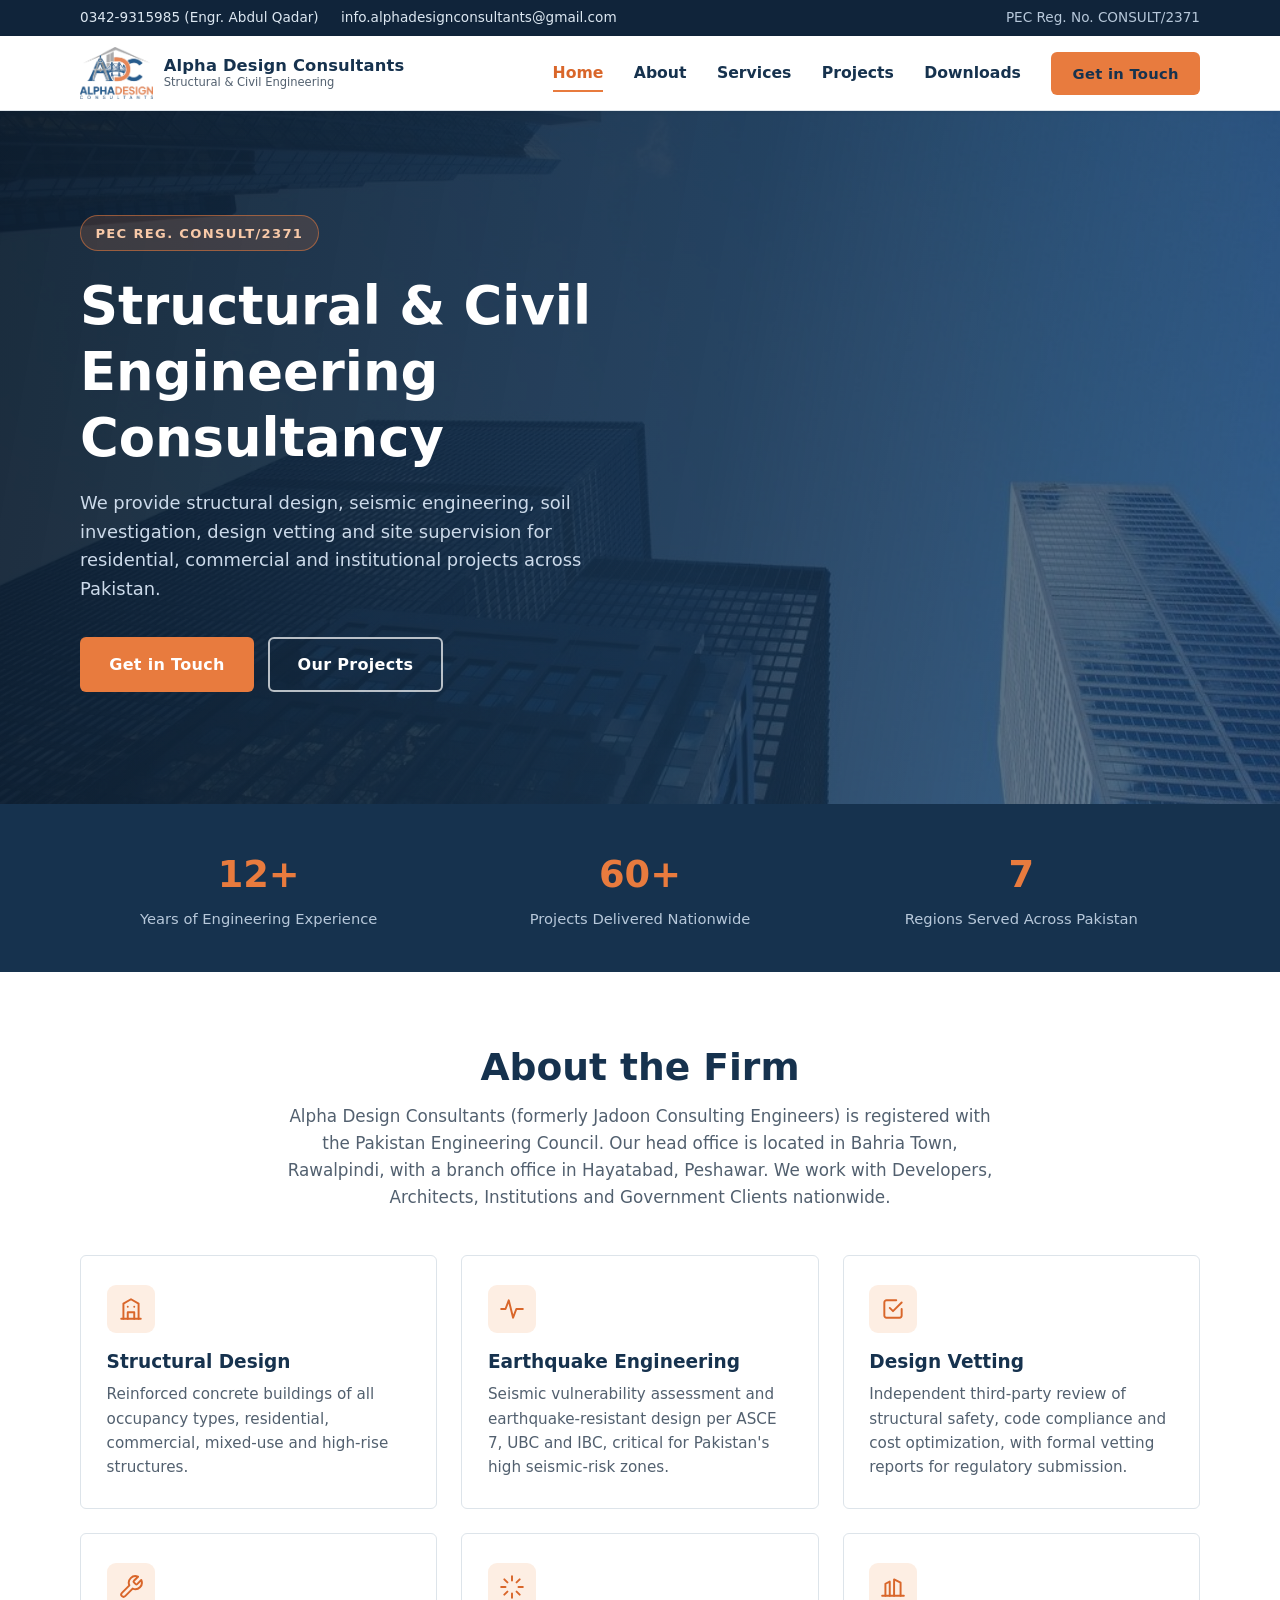
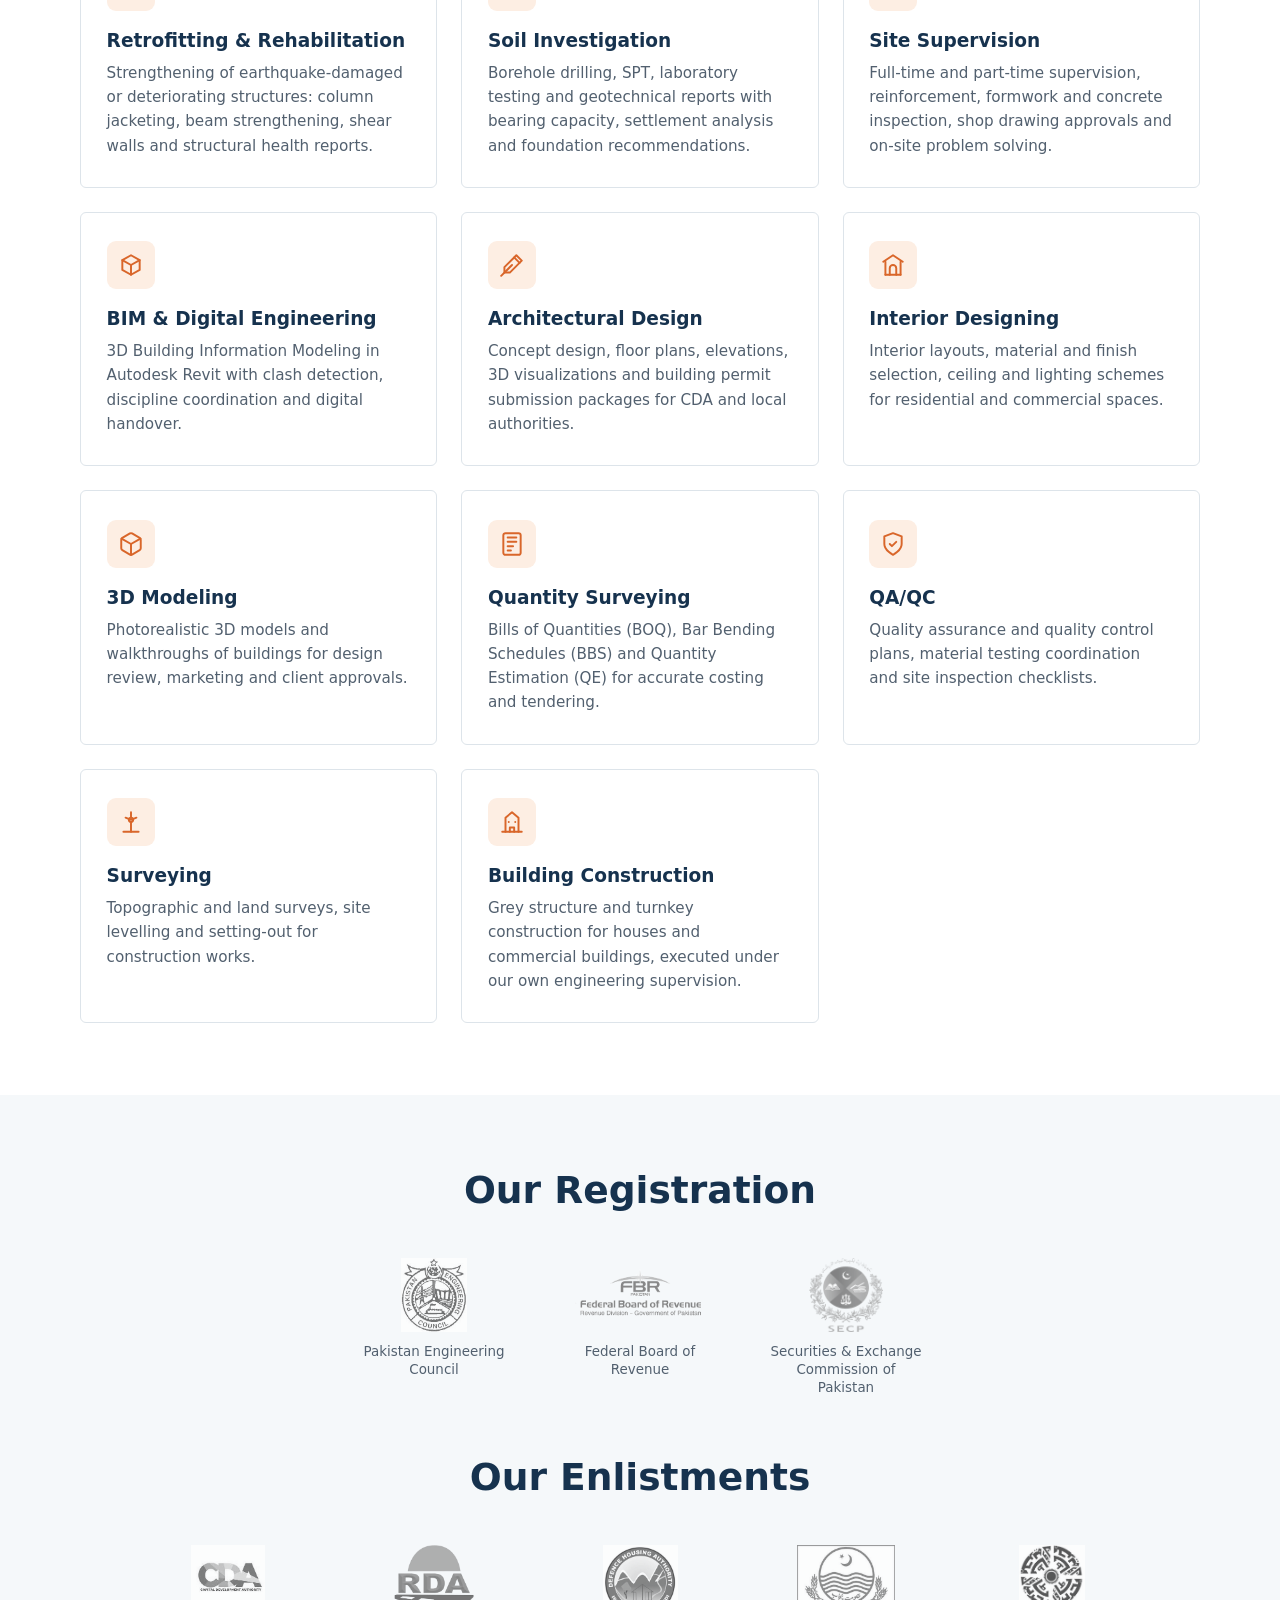
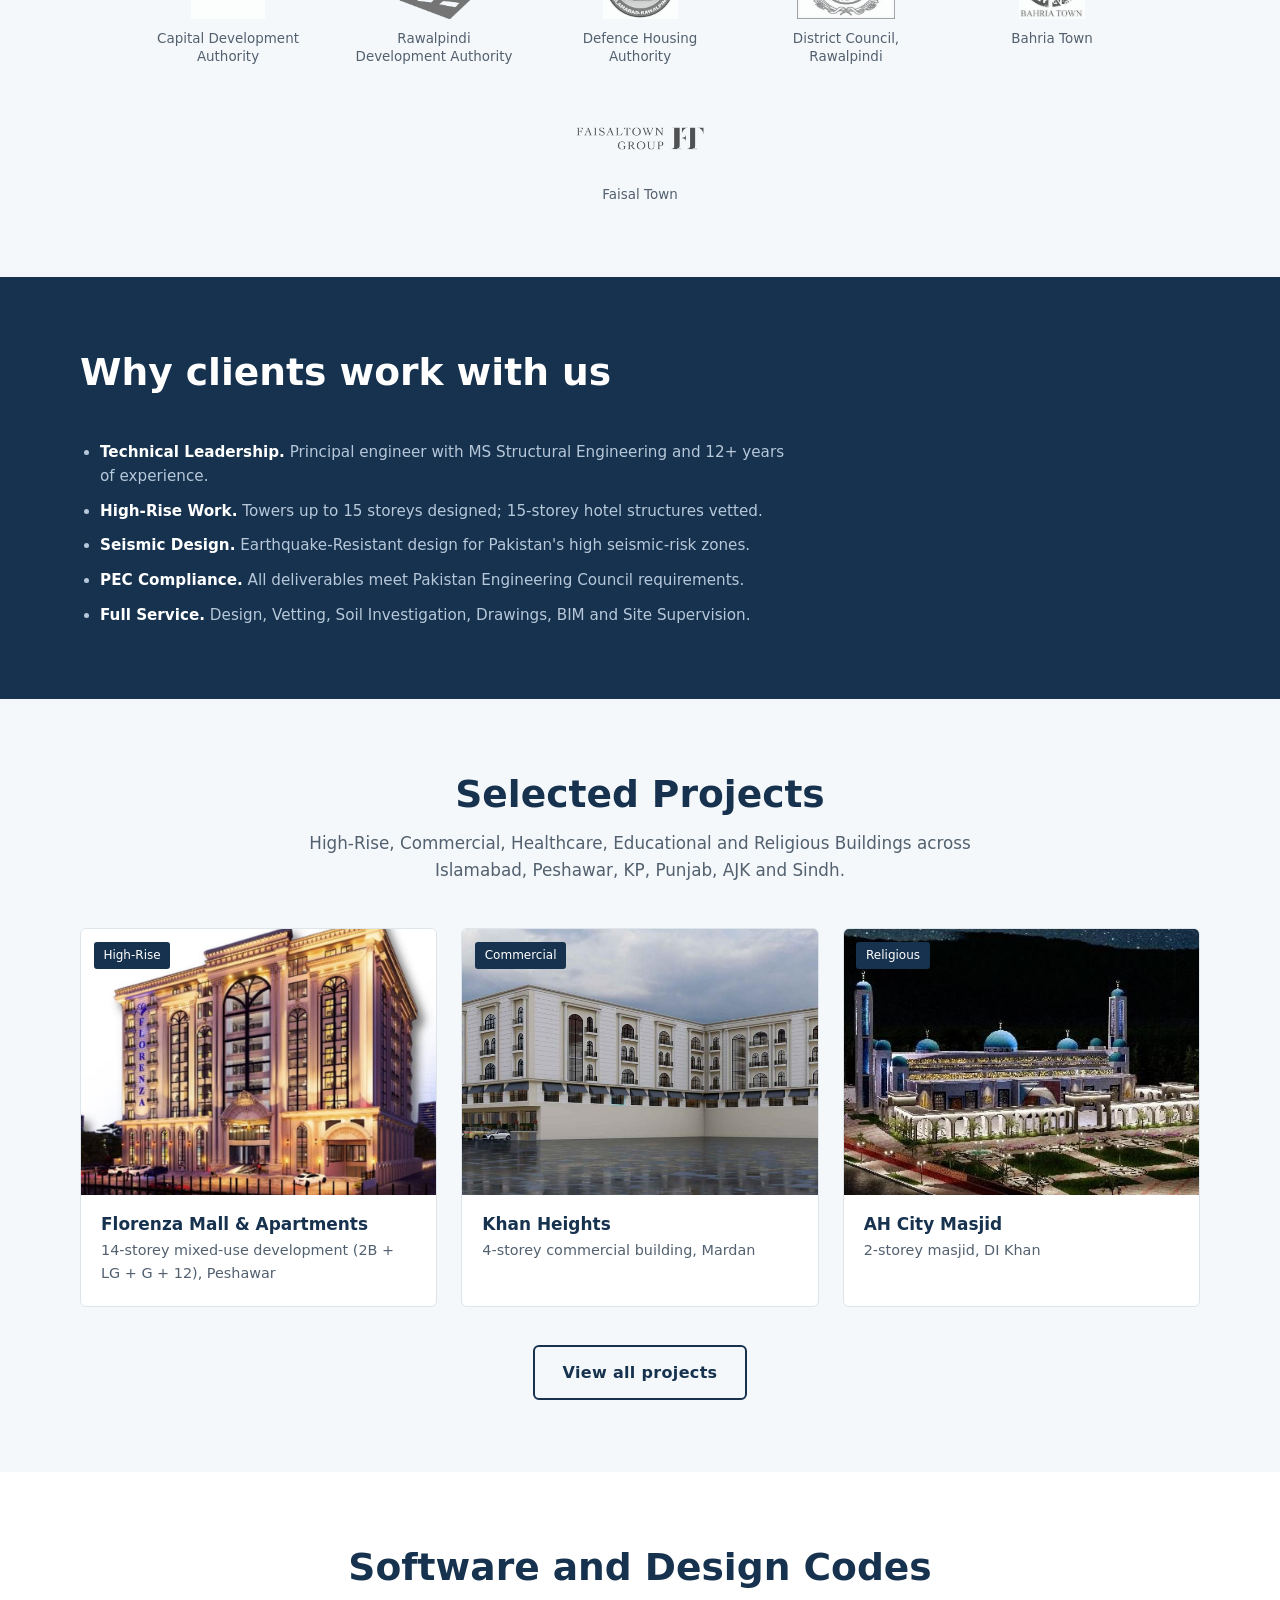
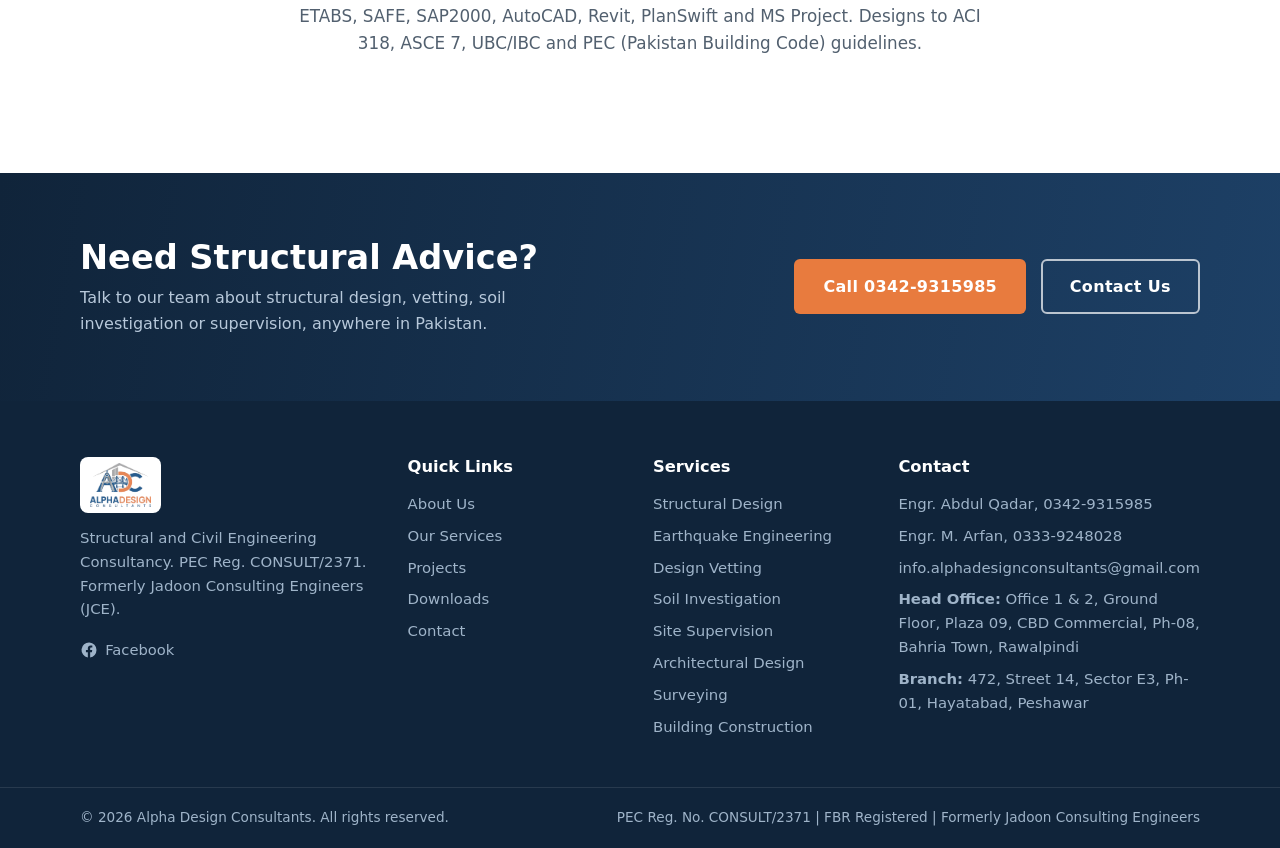
==== index.html @ fa2e41b8 "Add Registration/Enlistments sections and Downloads page - Split home authority strip into Our Regis" ====
<!DOCTYPE html>
<html lang="en">
<head>
  <meta charset="UTF-8">
  <meta name="viewport" content="width=device-width, initial-scale=1.0">
  <title>Alpha Design Consultants | Structural &amp; Civil Engineering Consultancy, Pakistan</title>
  <meta name="description" content="Alpha Design Consultants (formerly JCE) is a PEC-registered structural and civil engineering consultancy in Islamabad, Rawalpindi and Peshawar, structural design, seismic engineering, soil investigation, design vetting and site supervision across Pakistan.">
  <meta property="og:title" content="Alpha Design Consultants | Structural &amp; Civil Engineering Consultancy">
  <meta property="og:description" content="Structural and civil engineering consultancy in Rawalpindi and Peshawar. PEC Reg. CONSULT/2371.">
  <meta property="og:type" content="website">
  <meta property="og:image" content="assets/img/logo.png">
  <link rel="icon" type="image/png" href="assets/img/favicon.png">
  <link rel="stylesheet" href="css/styles.css">
</head>
<body>

  <div class="topbar">
    <div class="container">
      <div class="topbar__group">
        <a href="tel:+923429315985">0342-9315985 (Engr. Abdul Qadar)</a>
        <a href="mailto:info.alphadesignconsultants@gmail.com">info.alphadesignconsultants@gmail.com</a>
      </div>
      <div class="topbar__group">
        <span>PEC Reg. No. CONSULT/2371</span>
      </div>
    </div>
  </div>

  <header class="header">
    <div class="container">
      <a class="brand" href="index.html">
        <img src="assets/img/logo.png" alt="Alpha Design Consultants logo">
        <span class="brand__text">
          <span class="brand__name">Alpha Design Consultants</span>
          <span class="brand__tag">Structural &amp; Civil Engineering</span>
        </span>
      </a>
      <button class="nav-toggle" aria-label="Toggle navigation" aria-expanded="false">
        <span></span><span></span><span></span>
      </button>
      <nav class="nav" aria-label="Main navigation">
        <a href="index.html" class="is-active">Home</a>
        <a href="about.html">About</a>
        <a href="services.html">Services</a>
        <a href="projects.html">Projects</a>
        <a href="downloads.html">Downloads</a>
        <a href="contact.html" class="btn btn--primary">Get in Touch</a>
      </nav>
    </div>
  </header>

  <main>

    <section class="hero">
      <div class="container">
        <div class="hero__inner">
          <span class="hero__badge">PEC Reg. CONSULT/2371</span>
          <h1>Structural &amp; Civil Engineering Consultancy</h1>
          <p>We provide structural design, seismic engineering, soil investigation, design vetting and site supervision for residential, commercial and institutional projects across Pakistan.</p>
          <div class="hero__actions">
            <a href="contact.html" class="btn btn--primary">Get in Touch</a>
            <a href="projects.html" class="btn btn--outline-light">Our Projects</a>
          </div>
        </div>
      </div>
    </section>

    <section class="stats">
      <div class="container">
        <div class="stats__grid">
          <div class="stat">
            <div class="stat__value">12+</div>
            <div class="stat__label">Years of Engineering Experience</div>
          </div>
          <div class="stat">
            <div class="stat__value">60+</div>
            <div class="stat__label">Projects Delivered Nationwide</div>
          </div>
          <div class="stat">
            <div class="stat__value">7</div>
            <div class="stat__label">Regions Served Across Pakistan</div>
          </div>
        </div>
      </div>
    </section>

    <section class="section">
      <div class="container">
        <div class="section-head section-head--center">
          <h2>About the Firm</h2>
          <p>Alpha Design Consultants (formerly Jadoon Consulting Engineers) is registered with the Pakistan Engineering Council. Our head office is located in Bahria Town, Rawalpindi, with a branch office in Hayatabad, Peshawar. We work with Developers, Architects, Institutions and Government Clients nationwide.</p>
        </div>
        <div class="grid grid--3">
          <div class="card">
            <div class="card__icon">
              <svg viewBox="0 0 24 24" fill="none" stroke="currentColor" stroke-width="1.8" stroke-linecap="round" stroke-linejoin="round"><path d="M3 21h18"/><path d="M5 21V7l7-4 7 4v14"/><path d="M9 21v-6h6v6"/><path d="M9 10h.01M15 10h.01"/></svg>
            </div>
            <h3>Structural Design</h3>
            <p>Reinforced concrete buildings of all occupancy types, residential, commercial, mixed-use and high-rise structures.</p>
          </div>
          <div class="card">
            <div class="card__icon">
              <svg viewBox="0 0 24 24" fill="none" stroke="currentColor" stroke-width="1.8" stroke-linecap="round" stroke-linejoin="round"><path d="M2 12h4l3-8 4 16 3-8h6"/></svg>
            </div>
            <h3>Earthquake Engineering</h3>
            <p>Seismic vulnerability assessment and earthquake-resistant design per ASCE 7, UBC and IBC, critical for Pakistan's high seismic-risk zones.</p>
          </div>
          <div class="card">
            <div class="card__icon">
              <svg viewBox="0 0 24 24" fill="none" stroke="currentColor" stroke-width="1.8" stroke-linecap="round" stroke-linejoin="round"><path d="M9 11l3 3 8-8"/><path d="M20 12v6a2 2 0 0 1-2 2H6a2 2 0 0 1-2-2V6a2 2 0 0 1 2-2h9"/></svg>
            </div>
            <h3>Design Vetting</h3>
            <p>Independent third-party review of structural safety, code compliance and cost optimization, with formal vetting reports for regulatory submission.</p>
          </div>
          <div class="card">
            <div class="card__icon">
              <svg viewBox="0 0 24 24" fill="none" stroke="currentColor" stroke-width="1.8" stroke-linecap="round" stroke-linejoin="round"><path d="M14.7 6.3a1 1 0 0 0 0 1.4l1.6 1.6a1 1 0 0 0 1.4 0l3.77-3.77a6 6 0 0 1-7.94 7.94l-6.91 6.91a2.12 2.12 0 0 1-3-3l6.91-6.91a6 6 0 0 1 7.94-7.94l-3.76 3.76z"/></svg>
            </div>
            <h3>Retrofitting &amp; Rehabilitation</h3>
            <p>Strengthening of earthquake-damaged or deteriorating structures: column jacketing, beam strengthening, shear walls and structural health reports.</p>
          </div>
          <div class="card">
            <div class="card__icon">
              <svg viewBox="0 0 24 24" fill="none" stroke="currentColor" stroke-width="1.8" stroke-linecap="round" stroke-linejoin="round"><path d="M12 2v4M12 18v4M4.93 4.93l2.83 2.83M16.24 16.24l2.83 2.83M2 12h4M18 12h4M4.93 19.07l2.83-2.83M16.24 7.76l2.83-2.83"/></svg>
            </div>
            <h3>Soil Investigation</h3>
            <p>Borehole drilling, SPT, laboratory testing and geotechnical reports with bearing capacity, settlement analysis and foundation recommendations.</p>
          </div>
          <div class="card">
            <div class="card__icon">
              <svg viewBox="0 0 24 24" fill="none" stroke="currentColor" stroke-width="1.8" stroke-linecap="round" stroke-linejoin="round"><path d="M2 20h20"/><path d="M5 20V9l4-2v13"/><path d="M13 20V5l6 3v12"/></svg>
            </div>
            <h3>Site Supervision</h3>
            <p>Full-time and part-time supervision, reinforcement, formwork and concrete inspection, shop drawing approvals and on-site problem solving.</p>
          </div>
          <div class="card">
            <div class="card__icon">
              <svg viewBox="0 0 24 24" fill="none" stroke="currentColor" stroke-width="1.8" stroke-linecap="round" stroke-linejoin="round"><path d="M12 3l8 4.5v9L12 21l-8-4.5v-9L12 3z"/><path d="M12 12l8-4.5M12 12v9M12 12L4 7.5"/></svg>
            </div>
            <h3>BIM &amp; Digital Engineering</h3>
            <p>3D Building Information Modeling in Autodesk Revit with clash detection, discipline coordination and digital handover.</p>
          </div>
          <div class="card">
            <div class="card__icon">
              <svg viewBox="0 0 24 24" fill="none" stroke="currentColor" stroke-width="1.8" stroke-linecap="round" stroke-linejoin="round"><path d="M2 22l10-10"/><path d="M16 3l5 5-11 11H5v-5L16 3z"/><path d="M14 5l5 5"/></svg>
            </div>
            <h3>Architectural Design</h3>
            <p>Concept design, floor plans, elevations, 3D visualizations and building permit submission packages for CDA and local authorities.</p>
          </div>
          <div class="card">
            <div class="card__icon">
              <svg viewBox="0 0 24 24" fill="none" stroke="currentColor" stroke-width="1.8" stroke-linecap="round" stroke-linejoin="round"><path d="M3 9l9-6 9 6"/><path d="M5 21V9M19 21V9"/><path d="M5 21h14"/><path d="M9 21v-6a3 3 0 0 1 6 0v6"/></svg>
            </div>
            <h3>Interior Designing</h3>
            <p>Interior layouts, material and finish selection, ceiling and lighting schemes for residential and commercial spaces.</p>
          </div>
          <div class="card">
            <div class="card__icon">
              <svg viewBox="0 0 24 24" fill="none" stroke="currentColor" stroke-width="1.8" stroke-linecap="round" stroke-linejoin="round"><path d="M21 16V8a2 2 0 0 0-1-1.73l-7-4a2 2 0 0 0-2 0l-7 4A2 2 0 0 0 3 8v8a2 2 0 0 0 1 1.73l7 4a2 2 0 0 0 2 0l7-4A2 2 0 0 0 21 16z"/><path d="M3.27 6.96L12 12.01l8.73-5.05M12 22.08V12"/></svg>
            </div>
            <h3>3D Modeling</h3>
            <p>Photorealistic 3D models and walkthroughs of buildings for design review, marketing and client approvals.</p>
          </div>
          <div class="card">
            <div class="card__icon">
              <svg viewBox="0 0 24 24" fill="none" stroke="currentColor" stroke-width="1.8" stroke-linecap="round" stroke-linejoin="round"><rect x="4" y="2" width="16" height="20" rx="2"/><path d="M8 6h8M8 10h8M8 14h5"/><path d="M8 18h3"/></svg>
            </div>
            <h3>Quantity Surveying</h3>
            <p>Bills of Quantities (BOQ), Bar Bending Schedules (BBS) and Quantity Estimation (QE) for accurate costing and tendering.</p>
          </div>
          <div class="card">
            <div class="card__icon">
              <svg viewBox="0 0 24 24" fill="none" stroke="currentColor" stroke-width="1.8" stroke-linecap="round" stroke-linejoin="round"><path d="M12 22s8-4 8-10V5l-8-3-8 3v7c0 6 8 10 8 10z"/><path d="M9 12l2 2 4-4"/></svg>
            </div>
            <h3>QA/QC</h3>
            <p>Quality assurance and quality control plans, material testing coordination and site inspection checklists.</p>
          </div>
          <div class="card">
            <div class="card__icon">
              <svg viewBox="0 0 24 24" fill="none" stroke="currentColor" stroke-width="1.8" stroke-linecap="round" stroke-linejoin="round"><path d="M12 3v5"/><circle cx="12" cy="10" r="2"/><path d="M12 12v9"/><path d="M5 21h14"/><path d="M7 8l5 2 5-2"/></svg>
            </div>
            <h3>Surveying</h3>
            <p>Topographic and land surveys, site levelling and setting-out for construction works.</p>
          </div>
          <div class="card">
            <div class="card__icon">
              <svg viewBox="0 0 24 24" fill="none" stroke="currentColor" stroke-width="1.8" stroke-linecap="round" stroke-linejoin="round"><path d="M3 21h18"/><path d="M6 21V8l6-5 6 5v13"/><path d="M10 21v-4h4v4"/><path d="M9 12h.01M15 12h.01"/></svg>
            </div>
            <h3>Building Construction</h3>
            <p>Grey structure and turnkey construction for houses and commercial buildings, executed under our own engineering supervision.</p>
          </div>
        </div>
      </div>
    </section>

    <section class="section section--soft authorities">
      <div class="container">
        <div class="section-head section-head--center">
          <h2>Our Registration</h2>
        </div>
        <div class="authority-row">
          <div class="authority">
            <img src="assets/img/authority-pec.png" alt="Pakistan Engineering Council logo" loading="lazy">
            <span>Pakistan Engineering Council</span>
          </div>
          <div class="authority">
            <img src="assets/img/authority-fbr.png" alt="Federal Board of Revenue logo" loading="lazy">
            <span>Federal Board of Revenue</span>
          </div>
          <div class="authority">
            <img src="assets/img/authority-secp.png" alt="Securities and Exchange Commission of Pakistan logo" loading="lazy">
            <span>Securities &amp; Exchange Commission of Pakistan</span>
          </div>
        </div>
        <div class="section-head section-head--center" style="margin-top:3.5rem;">
          <h2>Our Enlistments</h2>
        </div>
        <div class="authority-row">
          <div class="authority">
            <img src="assets/img/authority-cda.png" alt="Capital Development Authority logo" loading="lazy">
            <span>Capital Development Authority</span>
          </div>
          <div class="authority">
            <img src="assets/img/authority-rda.png" alt="Rawalpindi Development Authority logo" loading="lazy">
            <span>Rawalpindi Development Authority</span>
          </div>
          <div class="authority">
            <img src="assets/img/authority-dha.png" alt="Defence Housing Authority Islamabad-Rawalpindi logo" loading="lazy">
            <span>Defence Housing Authority</span>
          </div>
          <div class="authority">
            <img src="assets/img/authority-district-council.png" alt="District Council Rawalpindi emblem" loading="lazy">
            <span>District Council, Rawalpindi</span>
          </div>
          <div class="authority">
            <img src="assets/img/authority-bahria.png" alt="Bahria Town logo" loading="lazy">
            <span>Bahria Town</span>
          </div>
          <div class="authority">
            <img src="assets/img/authority-faisal-town.png" alt="Faisal Town Group logo" loading="lazy">
            <span>Faisal Town</span>
          </div>
        </div>
      </div>
    </section>

    <section class="section section--navy">
      <div class="container">
        <div class="section-head">
          <h2 style="color:#fff">Why clients work with us</h2>
        </div>
        <ul class="strengths-list">
          <li><strong>Technical Leadership.</strong> Principal engineer with MS Structural Engineering and 12+ years of experience.</li>
          <li><strong>High-Rise Work.</strong> Towers up to 15 storeys designed; 15-storey hotel structures vetted.</li>
          <li><strong>Seismic Design.</strong> Earthquake-Resistant design for Pakistan's high seismic-risk zones.</li>
          <li><strong>PEC Compliance.</strong> All deliverables meet Pakistan Engineering Council requirements.</li>
          <li><strong>Full Service.</strong> Design, Vetting, Soil Investigation, Drawings, BIM and Site Supervision.</li>
        </ul>
      </div>
    </section>

    <section class="section section--soft">
      <div class="container">
        <div class="section-head section-head--center">
          <h2>Selected Projects</h2>
          <p>High-Rise, Commercial, Healthcare, Educational and Religious Buildings across Islamabad, Peshawar, KP, Punjab, AJK and Sindh.</p>
        </div>
        <div class="grid grid--3">
          <a href="projects.html" class="project-card">
            <div class="project-card__media">
              <img src="assets/img/project-florenza-mall.jpg" alt="Florenza Mall &amp; Apartments, Peshawar, architectural render" loading="lazy">
              <span class="project-card__tag">High-Rise</span>
            </div>
            <div class="project-card__body">
              <h3>Florenza Mall &amp; Apartments</h3>
              <p>14-storey mixed-use development (2B + LG + G + 12), Peshawar</p>
            </div>
          </a>
          <a href="projects.html" class="project-card">
            <div class="project-card__media">
              <img src="assets/img/project-khan-heights.jpg" alt="Khan Heights, Mardan, architectural render" loading="lazy">
              <span class="project-card__tag">Commercial</span>
            </div>
            <div class="project-card__body">
              <h3>Khan Heights</h3>
              <p>4-storey commercial building, Mardan</p>
            </div>
          </a>
          <a href="projects.html" class="project-card">
            <div class="project-card__media">
              <img src="assets/img/project-ah-city-masjid.jpg" alt="AH City Masjid, DI Khan, night render" loading="lazy">
              <span class="project-card__tag">Religious</span>
            </div>
            <div class="project-card__body">
              <h3>AH City Masjid</h3>
              <p>2-storey masjid, DI Khan</p>
            </div>
          </a>
        </div>
        <div style="text-align:center; margin-top:2.4rem;">
          <a href="projects.html" class="btn btn--outline">View all projects</a>
        </div>
      </div>
    </section>

    <section class="section">
      <div class="container">
        <div class="section-head section-head--center">
          <h2>Software and Design Codes</h2>
          <p>ETABS, SAFE, SAP2000, AutoCAD, Revit, PlanSwift and MS Project. Designs to ACI 318, ASCE 7, UBC/IBC and PEC (Pakistan Building Code) guidelines.</p>
        </div>
      </div>
    </section>

    <section class="cta">
      <div class="container">
        <div>
          <h2>Need Structural Advice?</h2>
          <p>Talk to our team about structural design, vetting, soil investigation or supervision, anywhere in Pakistan.</p>
        </div>
        <div class="cta__actions">
          <a href="tel:+923429315985" class="btn btn--primary">Call 0342-9315985</a>
          <a href="contact.html" class="btn btn--outline-light">Contact Us</a>
        </div>
      </div>
    </section>

  </main>

  <footer class="footer">
    <div class="container">
      <div class="footer__grid">
        <div class="footer__brand">
          <img src="assets/img/logo.png" alt="Alpha Design Consultants logo">
          <p>Structural and Civil Engineering Consultancy. PEC Reg. CONSULT/2371. Formerly Jadoon Consulting Engineers (JCE).</p>
          <a class="footer__social" href="https://www.facebook.com/alphadesignconsultants" target="_blank" rel="noopener">
            <svg viewBox="0 0 24 24" fill="currentColor" aria-hidden="true"><path d="M22 12a10 10 0 1 0-11.56 9.88v-6.99H7.9V12h2.54V9.8c0-2.5 1.49-3.89 3.77-3.89 1.09 0 2.23.2 2.23.2v2.46h-1.26c-1.24 0-1.63.77-1.63 1.56V12h2.78l-.44 2.89h-2.34v6.99A10 10 0 0 0 22 12z"/></svg>
            Facebook
          </a>
        </div>
        <div>
          <h4>Quick Links</h4>
          <ul>
            <li><a href="about.html">About Us</a></li>
            <li><a href="services.html">Our Services</a></li>
            <li><a href="projects.html">Projects</a></li>
            <li><a href="downloads.html">Downloads</a></li>
            <li><a href="contact.html">Contact</a></li>
          </ul>
        </div>
        <div>
          <h4>Services</h4>
          <ul>
            <li><a href="services.html#structural">Structural Design</a></li>
            <li><a href="services.html#seismic">Earthquake Engineering</a></li>
            <li><a href="services.html#vetting">Design Vetting</a></li>
            <li><a href="services.html#geotechnical">Soil Investigation</a></li>
            <li><a href="services.html#supervision">Site Supervision</a></li>
            <li><a href="services.html#architecture">Architectural Design</a></li>
            <li><a href="services.html#surveying">Surveying</a></li>
            <li><a href="services.html#construction">Building Construction</a></li>
          </ul>
        </div>
        <div>
          <h4>Contact</h4>
          <ul>
            <li><a href="tel:+923429315985">Engr. Abdul Qadar, 0342-9315985</a></li>
            <li><a href="tel:+923339248028">Engr. M. Arfan, 0333-9248028</a></li>
            <li><a href="mailto:info.alphadesignconsultants@gmail.com">info.alphadesignconsultants@gmail.com</a></li>
            <li><strong>Head Office:</strong> Office 1 &amp; 2, Ground Floor, Plaza 09, CBD Commercial, Ph-08, Bahria Town, Rawalpindi</li>
            <li><strong>Branch:</strong> 472, Street 14, Sector E3, Ph-01, Hayatabad, Peshawar</li>
          </ul>
        </div>
      </div>
    </div>
    <div class="footer__bottom">
      <div class="container">
        <span>&copy; <span id="year"></span> Alpha Design Consultants. All rights reserved.</span>
        <span>PEC Reg. No. CONSULT/2371 | FBR Registered | Formerly Jadoon Consulting Engineers</span>
      </div>
    </div>
  </footer>

  <script src="js/main.js"></script>
</body>
</html>
---- css/styles.css ----
/* ==========================================================================
   Alpha Design Consultants, Site Stylesheet
   ========================================================================== */

:root {
  /* Palette drawn from the ADC logo (navy blue + orange) */
  --navy-900: #10243a;
  --navy-800: #16324e;
  --navy-700: #1d4066;
  --steel-600: #2e6da4;
  --steel-100: #e3edf6;
  --orange-500: #e87b3e;
  --orange-600: #d9662a;
  --orange-100: #fdeee3;
  --ink: #22303e;
  --ink-soft: #52606f;
  --line: #dde4ea;
  --bg: #ffffff;
  --bg-soft: #f5f8fa;

  --font: "Segoe UI", system-ui, -apple-system, BlinkMacSystemFont, sans-serif;

  --radius: 6px;
  --shadow-sm: 0 1px 3px rgba(16, 36, 58, 0.08);
  --shadow-md: 0 6px 24px rgba(16, 36, 58, 0.12);
  --container: 1160px;
}

/* --------------------------------- Reset --------------------------------- */

*,
*::before,
*::after {
  box-sizing: border-box;
  margin: 0;
  padding: 0;
}

body {
  font-family: var(--font);
  font-size: 1rem;
  line-height: 1.6;
  color: var(--ink);
  background: var(--bg);
  -webkit-font-smoothing: antialiased;
}

img {
  max-width: 100%;
  display: block;
}

a {
  color: var(--steel-600);
  text-decoration: none;
}

a:hover {
  color: var(--orange-600);
}

ul {
  list-style: none;
}

h1, h2, h3, h4 {
  font-family: var(--font);
  font-weight: 600;
  line-height: 1.25;
  color: var(--navy-800);
}

/* ------------------------------- Utilities ------------------------------- */

.container {
  max-width: var(--container);
  margin: 0 auto;
  padding: 0 1.25rem;
}

.section {
  padding: 4.5rem 0;
}

.section--soft {
  background: var(--bg-soft);
}

.section--navy {
  background: var(--navy-800);
  color: #cfdcea;
}

.section--navy h2,
.section--navy h3 {
  color: #fff;
}

.section-head {
  max-width: 720px;
  margin-bottom: 2.75rem;
}

.section-head--center {
  margin-left: auto;
  margin-right: auto;
  text-align: center;
}

.eyebrow {
  display: none;
}

.section--navy .eyebrow {
  display: none;
}

.section-head h2 {
  font-size: clamp(1.7rem, 3.2vw, 2.35rem);
  margin-bottom: 0.75rem;
}

.section-head p {
  color: var(--ink-soft);
  font-size: 1.05rem;
}

.section--navy .section-head p {
  color: #b7c8da;
}

/* -------------------------------- Buttons -------------------------------- */

.btn {
  display: inline-block;
  font-family: var(--font);
  font-weight: 600;
  font-size: 1rem;
  letter-spacing: 0.02em;
  padding: 0.8rem 1.7rem;
  border-radius: 6px;
  border: 2px solid transparent;
  cursor: pointer;
  transition: background 0.2s ease, color 0.2s ease, border-color 0.2s ease;
}

.btn--primary {
  background: var(--orange-500);
  color: #fff;
}

.btn--primary:hover {
  background: var(--orange-600);
  color: #fff;
}

.btn--outline {
  border-color: var(--navy-800);
  color: var(--navy-800);
}

.btn--outline:hover {
  background: var(--navy-800);
  color: #fff;
}

.btn--outline-light {
  border-color: rgba(255, 255, 255, 0.7);
  color: #fff;
}

.btn--outline-light:hover {
  background: #fff;
  color: var(--navy-800);
}

/* -------------------------------- Top bar -------------------------------- */

.topbar {
  background: var(--navy-900);
  color: #b7c8da;
  font-size: 0.85rem;
  padding: 0.45rem 0;
}

.topbar .container {
  display: flex;
  justify-content: space-between;
  align-items: center;
  gap: 1rem;
  flex-wrap: wrap;
}

.topbar a {
  color: #dce7f1;
}

.topbar a:hover {
  color: var(--orange-500);
}

.topbar__group {
  display: flex;
  gap: 1.4rem;
  flex-wrap: wrap;
}

/* -------------------------------- Header --------------------------------- */

.header {
  position: sticky;
  top: 0;
  z-index: 100;
  background: #fff;
  border-bottom: 1px solid var(--line);
  box-shadow: var(--shadow-sm);
}

.header .container {
  display: flex;
  align-items: center;
  justify-content: space-between;
  gap: 1rem;
  min-height: 74px;
}

.brand {
  display: flex;
  align-items: center;
  gap: 0.7rem;
}

.brand img {
  height: 52px;
  width: auto;
}

.brand__text {
  font-family: var(--font);
  line-height: 1.15;
}

.brand__name {
  display: block;
  font-weight: 700;
  font-size: 1.02rem;
  color: var(--navy-800);
  letter-spacing: 0.01em;
}

.brand__tag {
  display: block;
  font-size: 0.72rem;
  font-weight: 500;
  color: var(--ink-soft);
}

.nav {
  display: flex;
  align-items: center;
  gap: 1.9rem;
}

.nav a {
  font-family: var(--font);
  font-weight: 600;
  font-size: 0.98rem;
  color: var(--navy-800);
  padding: 0.35rem 0;
  border-bottom: 2px solid transparent;
}

.nav a:hover {
  color: var(--orange-600);
}

.nav a.is-active {
  color: var(--orange-600);
  border-bottom-color: var(--orange-500);
}

.nav .btn {
  padding: 0.55rem 1.2rem;
  font-size: 0.92rem;
  border-bottom: none;
}

.nav a.btn--primary:hover {
  color: #fff;
  background: var(--orange-600);
}

.nav-toggle {
  display: none;
  background: none;
  border: none;
  cursor: pointer;
  padding: 0.4rem;
}

.nav-toggle span {
  display: block;
  width: 26px;
  height: 3px;
  background: var(--navy-800);
  margin: 5px 0;
  border-radius: 2px;
  transition: transform 0.25s ease, opacity 0.25s ease;
}

/* -------------------------------- Hero (home) ---------------------------- */

.hero {
  position: relative;
  background:
    linear-gradient(100deg, rgba(13, 30, 48, 0.94) 0%, rgba(22, 50, 78, 0.88) 55%, rgba(22, 50, 78, 0.55) 100%),
    url("../assets/img/hero.jpg") center 55% / cover no-repeat;
  color: #fff;
  padding: 6.5rem 0 7rem;
}

.hero__inner {
  max-width: 680px;
}

.hero__badge {
  display: inline-flex;
  align-items: center;
  gap: 0.5rem;
  background: rgba(232, 123, 62, 0.16);
  border: 1px solid rgba(232, 123, 62, 0.55);
  color: #f8c9a8;
  font-family: var(--font);
  font-size: 0.82rem;
  font-weight: 600;
  letter-spacing: 0.1em;
  text-transform: uppercase;
  padding: 0.4rem 0.9rem;
  border-radius: 999px;
  margin-bottom: 1.4rem;
}

.hero h1 {
  color: #fff;
  font-size: clamp(2.1rem, 4.6vw, 3.3rem);
  margin-bottom: 1.1rem;
}

.hero h1 em {
  font-style: normal;
  color: inherit;
}

.hero p {
  font-size: 1.12rem;
  color: #ccdaea;
  margin-bottom: 2.1rem;
  max-width: 560px;
}

.hero__actions {
  display: flex;
  gap: 0.9rem;
  flex-wrap: wrap;
}

/* ------------------------------ Page hero -------------------------------- */

.page-hero {
  background: linear-gradient(100deg, var(--navy-900) 0%, var(--navy-700) 100%);
  color: #fff;
  padding: 3.6rem 0;
}

.page-hero h1 {
  color: #fff;
  font-size: clamp(1.9rem, 3.6vw, 2.7rem);
  margin-bottom: 0.5rem;
}

.page-hero p {
  color: #b7c8da;
  max-width: 640px;
  font-size: 1.05rem;
}

.breadcrumb {
  font-family: var(--font);
  font-size: 0.85rem;
  font-weight: 600;
  letter-spacing: 0.08em;
  text-transform: uppercase;
  color: var(--orange-500);
  margin-bottom: 0.8rem;
}

.breadcrumb a {
  color: #9fb4c9;
}

.breadcrumb a:hover {
  color: #fff;
}

/* ------------------------------ Stats strip ------------------------------ */

.stats {
  background: var(--navy-800);
  color: #fff;
  padding: 2.6rem 0;
}

.stats__grid {
  display: grid;
  grid-template-columns: repeat(3, 1fr);
  gap: 1.5rem;
  text-align: center;
}

.stat__value {
  font-family: var(--font);
  font-size: 2.3rem;
  font-weight: 700;
  color: var(--orange-500);
}

.stat__label {
  font-size: 0.92rem;
  color: #b7c8da;
  margin-top: 0.15rem;
}

/* -------------------------------- Cards ---------------------------------- */

.grid {
  display: grid;
  gap: 1.5rem;
}

.grid--3 {
  grid-template-columns: repeat(3, 1fr);
}

.grid--2 {
  grid-template-columns: repeat(2, 1fr);
}

.grid--4 {
  grid-template-columns: repeat(4, 1fr);
}

.card {
  background: #fff;
  border: 1px solid var(--line);
  border-radius: var(--radius);
  padding: 1.8rem 1.6rem;
}

.card__icon {
  width: 48px;
  height: 48px;
  display: grid;
  place-items: center;
  border-radius: 9px;
  background: var(--orange-100);
  color: var(--orange-600);
  margin-bottom: 1.1rem;
}

.card__icon svg {
  width: 26px;
  height: 26px;
}

.card h3 {
  font-size: 1.16rem;
  margin-bottom: 0.55rem;
}

.card p {
  color: var(--ink-soft);
  font-size: 0.95rem;
}

.card .card__link {
  display: inline-block;
  margin-top: 0.9rem;
  font-family: var(--font);
  font-weight: 600;
  font-size: 0.92rem;
  color: var(--orange-600);
}

/* ----------------------------- Feature list ------------------------------ */

.feature-list {
  display: grid;
  grid-template-columns: repeat(2, 1fr);
  gap: 1.1rem 2rem;
}

.feature {
  display: block;
}

.feature h3 {
  font-size: 1.02rem;
  margin-bottom: 0.15rem;
}

.feature p {
  font-size: 0.92rem;
  color: var(--ink-soft);
}

.section--navy .feature p {
  color: #b7c8da;
}

.strengths-list {
  list-style: disc;
  padding-left: 1.25rem;
  max-width: 720px;
  display: grid;
  gap: 0.65rem;
}

.strengths-list li {
  color: #b7c8da;
  font-size: 0.95rem;
}

.strengths-list strong {
  color: #fff;
  font-weight: 600;
}

/* ---------------------------- Project cards ------------------------------ */

.project-card {
  background: #fff;
  border: 1px solid var(--line);
  border-radius: var(--radius);
  overflow: hidden;
  display: flex;
  flex-direction: column;
}

.project-card__media {
  position: relative;
  aspect-ratio: 4 / 3;
  overflow: hidden;
  background: var(--bg-soft);
}

.project-card__media img {
  width: 100%;
  height: 100%;
  object-fit: cover;
}

.project-card__tag {
  position: absolute;
  top: 0.8rem;
  left: 0.8rem;
  background: var(--navy-800);
  color: #fff;
  font-size: 0.75rem;
  font-weight: 500;
  padding: 0.25rem 0.6rem;
  border-radius: 3px;
}

.project-card__body {
  padding: 1.15rem 1.25rem 1.3rem;
}

.project-card__body h3 {
  font-size: 1.06rem;
  margin-bottom: 0.25rem;
}

.project-card__body p {
  font-size: 0.9rem;
  color: var(--ink-soft);
}

/* ------------------------------- Steps ----------------------------------- */

.steps {
  counter-reset: step;
  display: grid;
  grid-template-columns: repeat(3, 1fr);
  gap: 1.5rem;
}

.step {
  background: #fff;
  border: 1px solid var(--line);
  border-radius: var(--radius);
  padding: 1.6rem 1.5rem;
  position: relative;
}

.step__num {
  font-size: 1rem;
  font-weight: 600;
  color: var(--orange-600);
  line-height: 1;
  margin-bottom: 0.5rem;
}

.step h3 {
  font-size: 1.05rem;
  margin-bottom: 0.4rem;
}

.step p {
  font-size: 0.92rem;
  color: var(--ink-soft);
}

/* ----------------------------- Service blocks ---------------------------- */

.service-block {
  display: grid;
  grid-template-columns: 56px 1fr;
  gap: 1.3rem;
  padding: 2rem 0;
  border-bottom: 1px solid var(--line);
}

.service-block:last-child {
  border-bottom: none;
}

.service-block__icon {
  width: 56px;
  height: 56px;
  border-radius: 12px;
  display: grid;
  place-items: center;
  background: var(--navy-800);
  color: var(--orange-500);
}

.service-block__icon svg {
  width: 28px;
  height: 28px;
}

.service-block h3 {
  font-size: 1.3rem;
  margin-bottom: 0.55rem;
}

.service-block ul {
  display: grid;
  grid-template-columns: repeat(2, 1fr);
  gap: 0.4rem 1.6rem;
  margin-top: 0.6rem;
}

.service-block li {
  position: relative;
  padding-left: 1.25rem;
  font-size: 0.94rem;
  color: var(--ink-soft);
}

.service-block li::before {
  content: "";
  position: absolute;
  left: 0;
  top: 0.55em;
  width: 7px;
  height: 7px;
  border-radius: 2px;
  background: var(--orange-500);
}

/* -------------------------------- Tables --------------------------------- */

.table-wrap {
  overflow-x: auto;
  border: 1px solid var(--line);
  border-radius: var(--radius);
  box-shadow: var(--shadow-sm);
}

table {
  width: 100%;
  border-collapse: collapse;
  background: #fff;
  font-size: 0.95rem;
}

thead {
  background: var(--navy-800);
  color: #fff;
}

th {
  font-family: var(--font);
  font-weight: 600;
  letter-spacing: 0.03em;
  text-align: left;
  padding: 0.8rem 1.1rem;
}

td {
  padding: 0.72rem 1.1rem;
  border-top: 1px solid var(--line);
  color: var(--ink-soft);
}

tbody tr:nth-child(even) {
  background: var(--bg-soft);
}

td:first-child {
  color: var(--ink);
  font-weight: 500;
}

/* ----------------------------- Leader cards ------------------------------ */

.leader-card {
  background: #fff;
  border: 1px solid var(--line);
  border-radius: var(--radius);
  padding: 2rem 1.8rem;
  box-shadow: var(--shadow-sm);
}

.leader-card__role {
  font-size: 0.88rem;
  font-weight: 500;
  color: var(--ink-soft);
  margin-bottom: 0.35rem;
}

.leader-card h3 {
  font-size: 1.35rem;
  margin-bottom: 0.3rem;
}

.leader-card__meta {
  font-size: 0.93rem;
  color: var(--ink-soft);
  margin-bottom: 1rem;
}

.leader-card ul {
  margin-top: 0.4rem;
}

.leader-card li {
  position: relative;
  padding-left: 1.25rem;
  font-size: 0.93rem;
  color: var(--ink-soft);
  margin-bottom: 0.3rem;
}

.leader-card li::before {
  content: "";
  position: absolute;
  left: 0;
  top: 0.55em;
  width: 7px;
  height: 7px;
  border-radius: 2px;
  background: var(--orange-500);
}

.leader-card .btn {
  margin-top: 1.1rem;
}

/* ------------------------------ Value cards ------------------------------ */

.value-card {
  background: #fff;
  border: 1px solid var(--line);
  border-left: 4px solid var(--orange-500);
  border-radius: 8px;
  padding: 1.3rem 1.4rem;
  box-shadow: var(--shadow-sm);
}

.value-card h3 {
  font-size: 1.05rem;
  margin-bottom: 0.3rem;
}

.value-card p {
  font-size: 0.92rem;
  color: var(--ink-soft);
}

/* ------------------------------- Badges ---------------------------------- */

.badge-row {
  display: flex;
  flex-wrap: wrap;
  gap: 0.7rem;
}

.badge {
  display: inline-block;
  background: var(--steel-100);
  color: var(--navy-800);
  font-family: var(--font);
  font-weight: 600;
  font-size: 0.88rem;
  padding: 0.5rem 1rem;
  border-radius: 999px;
  border: 1px solid #c8dbec;
}

.section--navy .badge {
  background: rgba(255, 255, 255, 0.1);
  color: #dce7f1;
  border-color: rgba(255, 255, 255, 0.2);
}

/* --------------------------- Authorities strip --------------------------- */

.authority-row {
  display: flex;
  flex-wrap: wrap;
  justify-content: center;
  align-items: flex-start;
  gap: 2.2rem 3rem;
}

.authority {
  display: flex;
  flex-direction: column;
  align-items: center;
  gap: 0.7rem;
  width: 158px;
  text-align: center;
}

.authority img {
  height: 74px;
  width: auto;
  max-width: 130px;
  object-fit: contain;
  filter: grayscale(1);
  opacity: 0.72;
  transition: filter 0.3s ease, opacity 0.3s ease, transform 0.3s ease;
}

.authority:hover img {
  filter: none;
  opacity: 1;
  transform: translateY(-3px);
}

.authority span {
  font-size: 0.84rem;
  color: var(--ink-soft);
  line-height: 1.35;
}

/* ----------------------------- Contact page ------------------------------ */

.contact-card {
  background: #fff;
  border: 1px solid var(--line);
  border-radius: var(--radius);
  padding: 1.8rem 1.6rem;
  box-shadow: var(--shadow-sm);
}

.contact-card--primary {
  border-top: 4px solid var(--orange-500);
}

.contact-card__role {
  font-size: 0.88rem;
  font-weight: 500;
  color: var(--ink-soft);
  margin-bottom: 0.3rem;
}

.contact-card--primary .contact-card__role {
  color: var(--orange-600);
}

.contact-card h3 {
  font-size: 1.25rem;
  margin-bottom: 0.2rem;
}

.contact-card__title {
  font-size: 0.92rem;
  color: var(--ink-soft);
  margin-bottom: 1rem;
}

.contact-card__actions {
  display: flex;
  flex-wrap: wrap;
  gap: 0.6rem;
  margin-top: 0.9rem;
}

.contact-link {
  display: inline-flex;
  align-items: center;
  gap: 0.45rem;
  font-family: var(--font);
  font-weight: 600;
  font-size: 0.92rem;
  padding: 0.5rem 1rem;
  border-radius: 6px;
  border: 1.5px solid var(--line);
  color: var(--navy-800);
  transition: border-color 0.2s ease, color 0.2s ease, background 0.2s ease;
}

.contact-link:hover {
  border-color: var(--orange-500);
  color: var(--orange-600);
}

.contact-link--whatsapp:hover {
  border-color: #25d366;
  color: #128c4a;
}

.contact-link svg {
  width: 17px;
  height: 17px;
}

.office-card {
  background: #fff;
  border: 1px solid var(--line);
  border-radius: var(--radius);
  overflow: hidden;
  box-shadow: var(--shadow-sm);
}

.office-card__body {
  padding: 1.5rem 1.6rem;
}

.office-card h3 {
  font-size: 1.2rem;
  margin-bottom: 0.35rem;
}

.office-card p {
  font-size: 0.95rem;
  color: var(--ink-soft);
  margin-bottom: 0.55rem;
}

.map-embed {
  position: relative;
  width: 100%;
  aspect-ratio: 4 / 3;
  background: var(--bg-soft);
}

.map-embed iframe {
  position: absolute;
  inset: 0;
  width: 100%;
  height: 100%;
  border: 0;
}

/* ------------------------------ CTA banner ------------------------------- */

.cta {
  background: linear-gradient(100deg, var(--navy-900) 0%, var(--navy-700) 100%);
  color: #fff;
  padding: 4rem 0;
}

.cta .container {
  display: flex;
  align-items: center;
  justify-content: space-between;
  gap: 2rem;
  flex-wrap: wrap;
}

.cta h2 {
  color: #fff;
  font-size: clamp(1.5rem, 3vw, 2.1rem);
  margin-bottom: 0.4rem;
}

.cta p {
  color: #b7c8da;
  max-width: 520px;
}

.cta__actions {
  display: flex;
  gap: 0.9rem;
  flex-wrap: wrap;
}

/* -------------------------------- Footer --------------------------------- */

.footer {
  background: var(--navy-900);
  color: #9fb4c9;
  padding: 3.5rem 0 0;
  font-size: 0.93rem;
}

.footer__grid {
  display: grid;
  grid-template-columns: 1.4fr 1fr 1fr 1.2fr;
  gap: 2.5rem;
  padding-bottom: 2.5rem;
}

.footer h4 {
  color: #fff;
  font-size: 1.02rem;
  margin-bottom: 1rem;
}

.footer__brand img {
  height: 56px;
  margin-bottom: 0.9rem;
  background: #fff;
  padding: 6px 10px;
  border-radius: 8px;
}

.footer a {
  color: #9fb4c9;
}

.footer__social {
  display: inline-flex;
  align-items: center;
  gap: 0.45rem;
  margin-top: 1rem;
  font-size: 0.92rem;
}

.footer__social svg {
  width: 18px;
  height: 18px;
}

.footer__social:hover {
  color: #fff;
}

.footer a:hover {
  color: var(--orange-500);
}

.footer li {
  margin-bottom: 0.5rem;
}

.footer__bottom {
  border-top: 1px solid rgba(255, 255, 255, 0.1);
  padding: 1.2rem 0;
  font-size: 0.85rem;
}

.footer__bottom .container {
  display: flex;
  justify-content: space-between;
  gap: 1rem;
  flex-wrap: wrap;
}

/* --------------------------------- Motion -------------------------------- */

/* Applied only when JS is available (html.js), so content is never hidden. */
html.js .fade-up {
  opacity: 0;
  transform: translateY(14px);
  transition: opacity 0.6s ease-out, transform 0.6s ease-out;
}

html.js .fade-up.is-visible {
  opacity: 1;
  transform: none;
}

.card,
.project-card,
.contact-card,
.office-card,
.leader-card,
.value-card,
.step {
  transition: box-shadow 0.25s ease, border-color 0.25s ease;
}

.card:hover,
.project-card:hover,
.contact-card:hover,
.leader-card:hover {
  box-shadow: var(--shadow-md);
  border-color: #c9d4dd;
}

.project-card__media img {
  transition: transform 0.5s ease;
}

.project-card:hover .project-card__media img {
  transform: scale(1.025);
}

@media (prefers-reduced-motion: reduce) {
  html.js .fade-up {
    opacity: 1;
    transform: none;
    transition: none;
  }

  .authority img,
  .project-card__media img {
    transition: none;
  }
}

/* ------------------------------ Responsive ------------------------------- */

@media (max-width: 980px) {
  .grid--3,
  .grid--4 {
    grid-template-columns: repeat(2, 1fr);
  }

  .steps {
    grid-template-columns: repeat(2, 1fr);
  }

  .footer__grid {
    grid-template-columns: repeat(2, 1fr);
  }

  .stats__grid {
    grid-template-columns: repeat(3, 1fr);
  }
}

@media (max-width: 860px) {
  .nav {
    position: fixed;
    top: 0;
    right: 0;
    height: 100vh;
    width: min(300px, 80vw);
    background: var(--navy-900);
    flex-direction: column;
    align-items: flex-start;
    padding: 5.5rem 2rem 2rem;
    gap: 1.4rem;
    transform: translateX(100%);
    transition: transform 0.3s ease;
    box-shadow: -8px 0 30px rgba(0, 0, 0, 0.25);
  }

  .nav.is-open {
    transform: translateX(0);
  }

  .nav a {
    color: #fff;
    font-size: 1.1rem;
  }

  .nav a.is-active {
    color: var(--orange-500);
  }

  .nav-toggle {
    display: block;
    position: relative;
    z-index: 130;
  }

  .nav-toggle.is-open span:nth-child(1) {
    transform: translateY(8px) rotate(45deg);
  }

  .nav-toggle.is-open span:nth-child(2) {
    opacity: 0;
  }

  .nav-toggle.is-open span:nth-child(3) {
    transform: translateY(-8px) rotate(-45deg);
  }

  .nav-toggle.is-open span {
    background: #fff;
  }

  .topbar {
    display: none;
  }
}

@media (max-width: 640px) {
  .section {
    padding: 3.2rem 0;
  }

  .grid--2,
  .grid--3,
  .grid--4,
  .feature-list,
  .steps {
    grid-template-columns: 1fr;
  }

  .service-block {
    grid-template-columns: 1fr;
  }

  .service-block ul {
    grid-template-columns: 1fr;
  }

  .footer__grid {
    grid-template-columns: 1fr;
    gap: 2rem;
  }

  .hero {
    padding: 4.5rem 0 5rem;
  }

  .stats__grid {
    grid-template-columns: 1fr;
    gap: 1.8rem 1rem;
  }
}
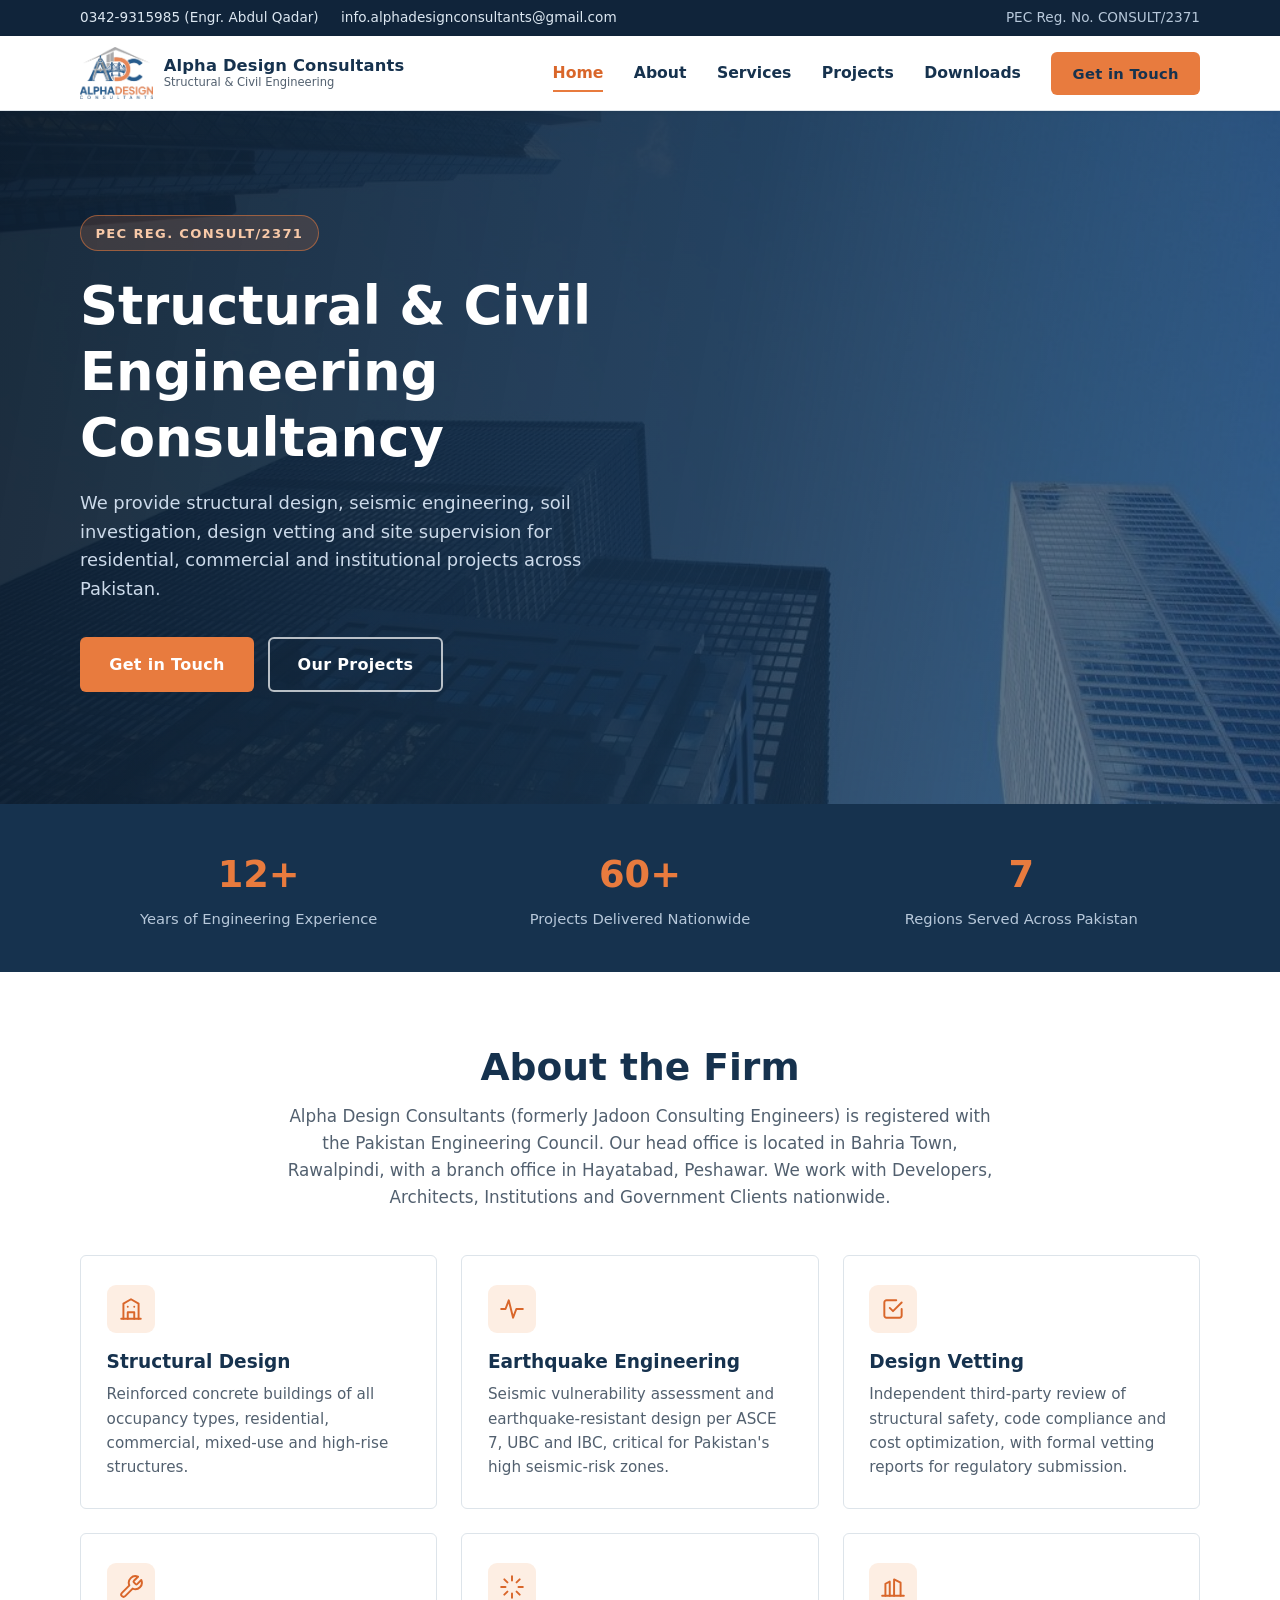
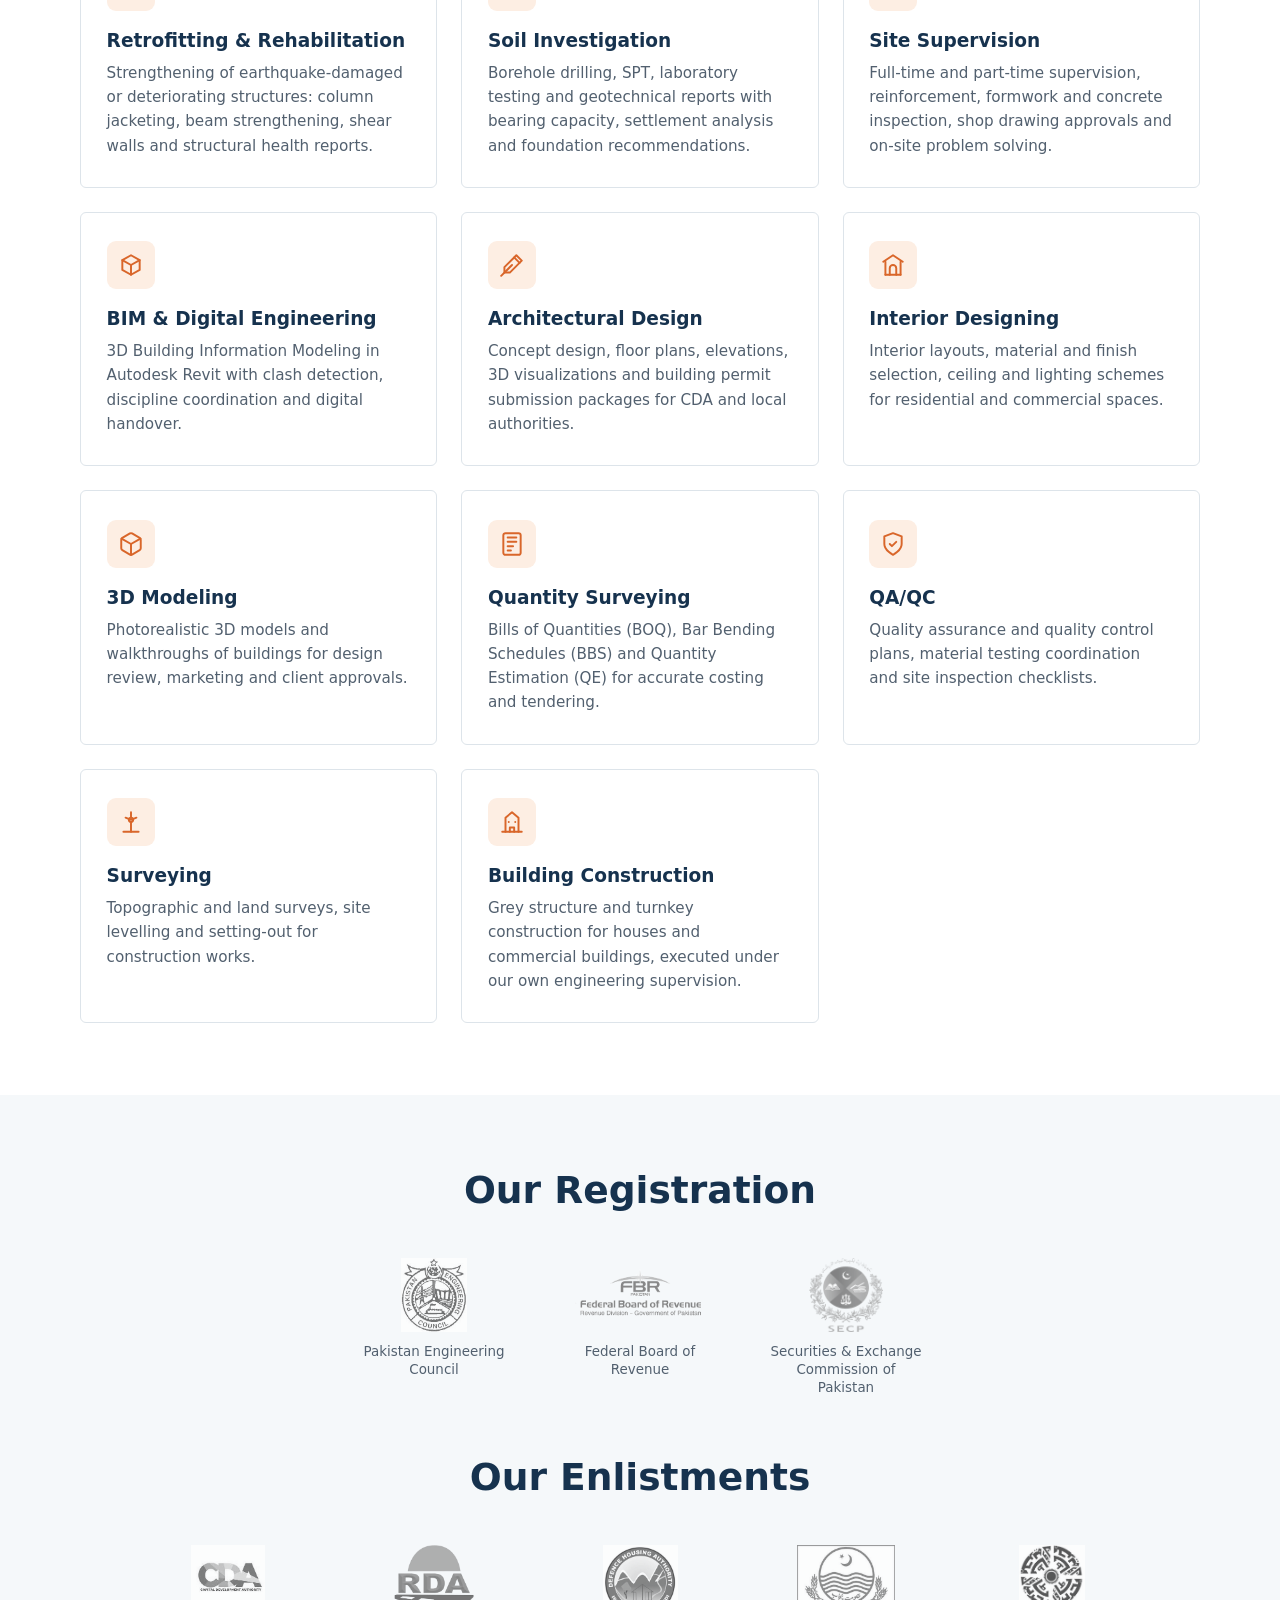
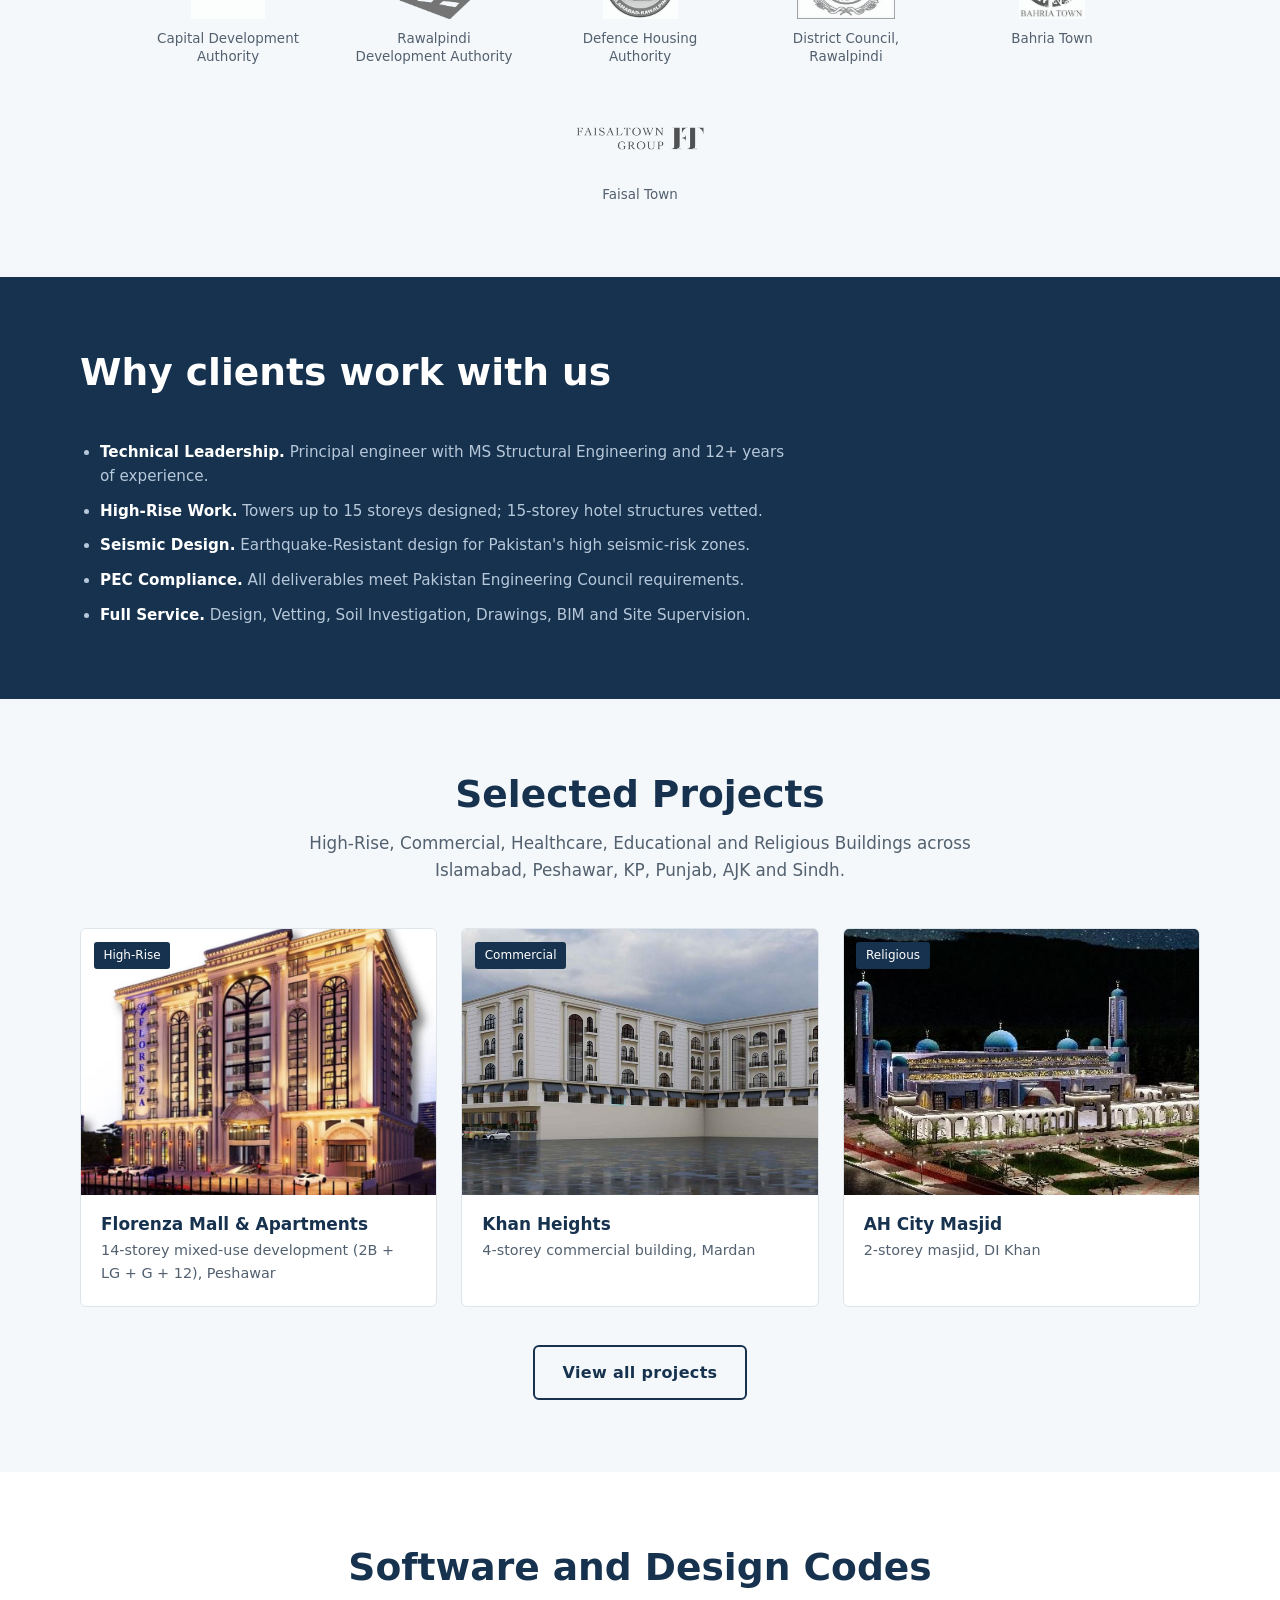
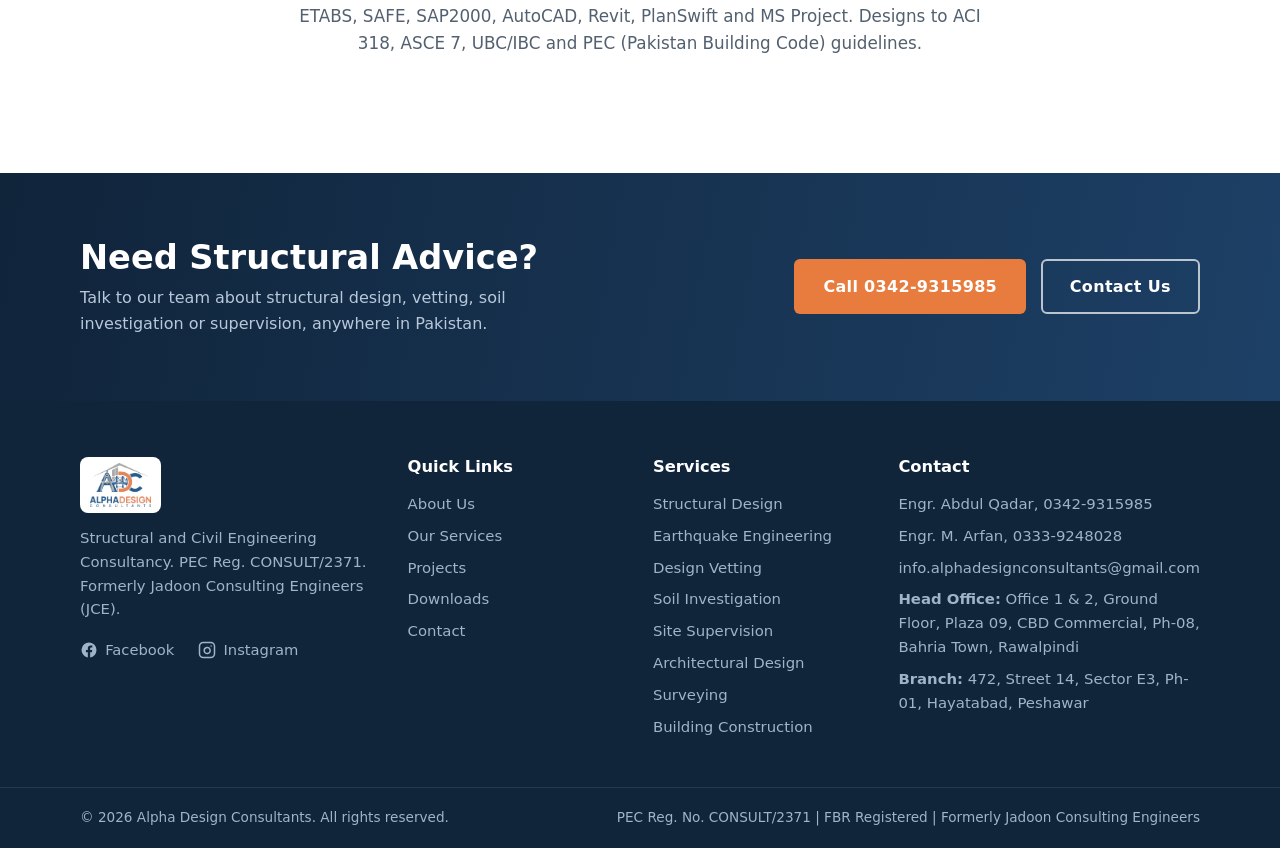
==== commit 771930b3: "Add Instagram link to footer on all pages Co-authored-by: Cursor <cursoragent@cursor.com>" ====
--- a/index.html
+++ b/index.html
@@ -337,6 +337,10 @@
             <svg viewBox="0 0 24 24" fill="currentColor" aria-hidden="true"><path d="M22 12a10 10 0 1 0-11.56 9.88v-6.99H7.9V12h2.54V9.8c0-2.5 1.49-3.89 3.77-3.89 1.09 0 2.23.2 2.23.2v2.46h-1.26c-1.24 0-1.63.77-1.63 1.56V12h2.78l-.44 2.89h-2.34v6.99A10 10 0 0 0 22 12z"/></svg>
             Facebook
           </a>
+          <a class="footer__social" href="https://www.instagram.com/alphadesignconsultants" target="_blank" rel="noopener">
+            <svg viewBox="0 0 24 24" fill="none" stroke="currentColor" stroke-width="2" stroke-linecap="round" stroke-linejoin="round" aria-hidden="true"><rect x="2" y="2" width="20" height="20" rx="5"/><path d="M16 11.37a4 4 0 1 1-7.75 1.13 4 4 0 0 1 7.75-1.13z"/><line x1="17.5" y1="6.5" x2="17.51" y2="6.5"/></svg>
+            Instagram
+          </a>
         </div>
         <div>
           <h4>Quick Links</h4>
--- a/css/styles.css
+++ b/css/styles.css
@@ -1048,6 +1048,7 @@
   align-items: center;
   gap: 0.45rem;
   margin-top: 1rem;
+  margin-right: 1.2rem;
   font-size: 0.92rem;
 }
 
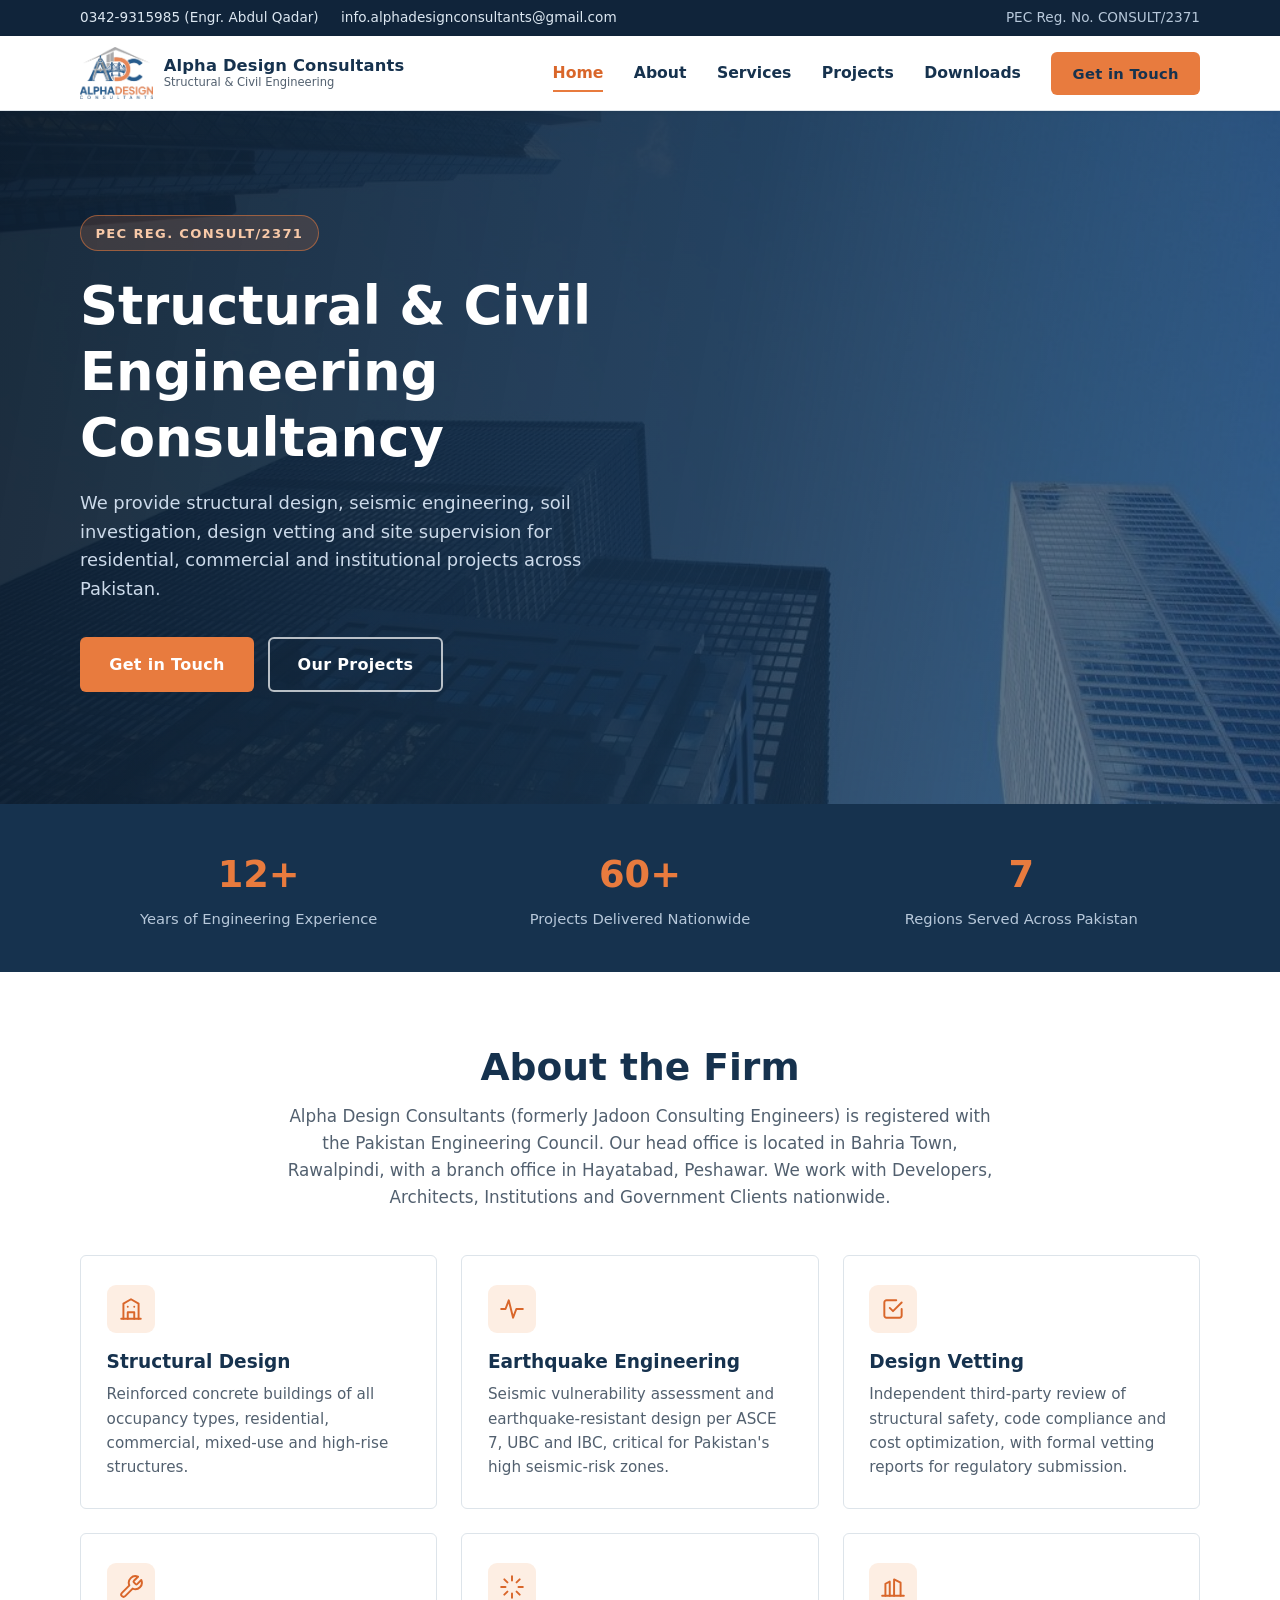
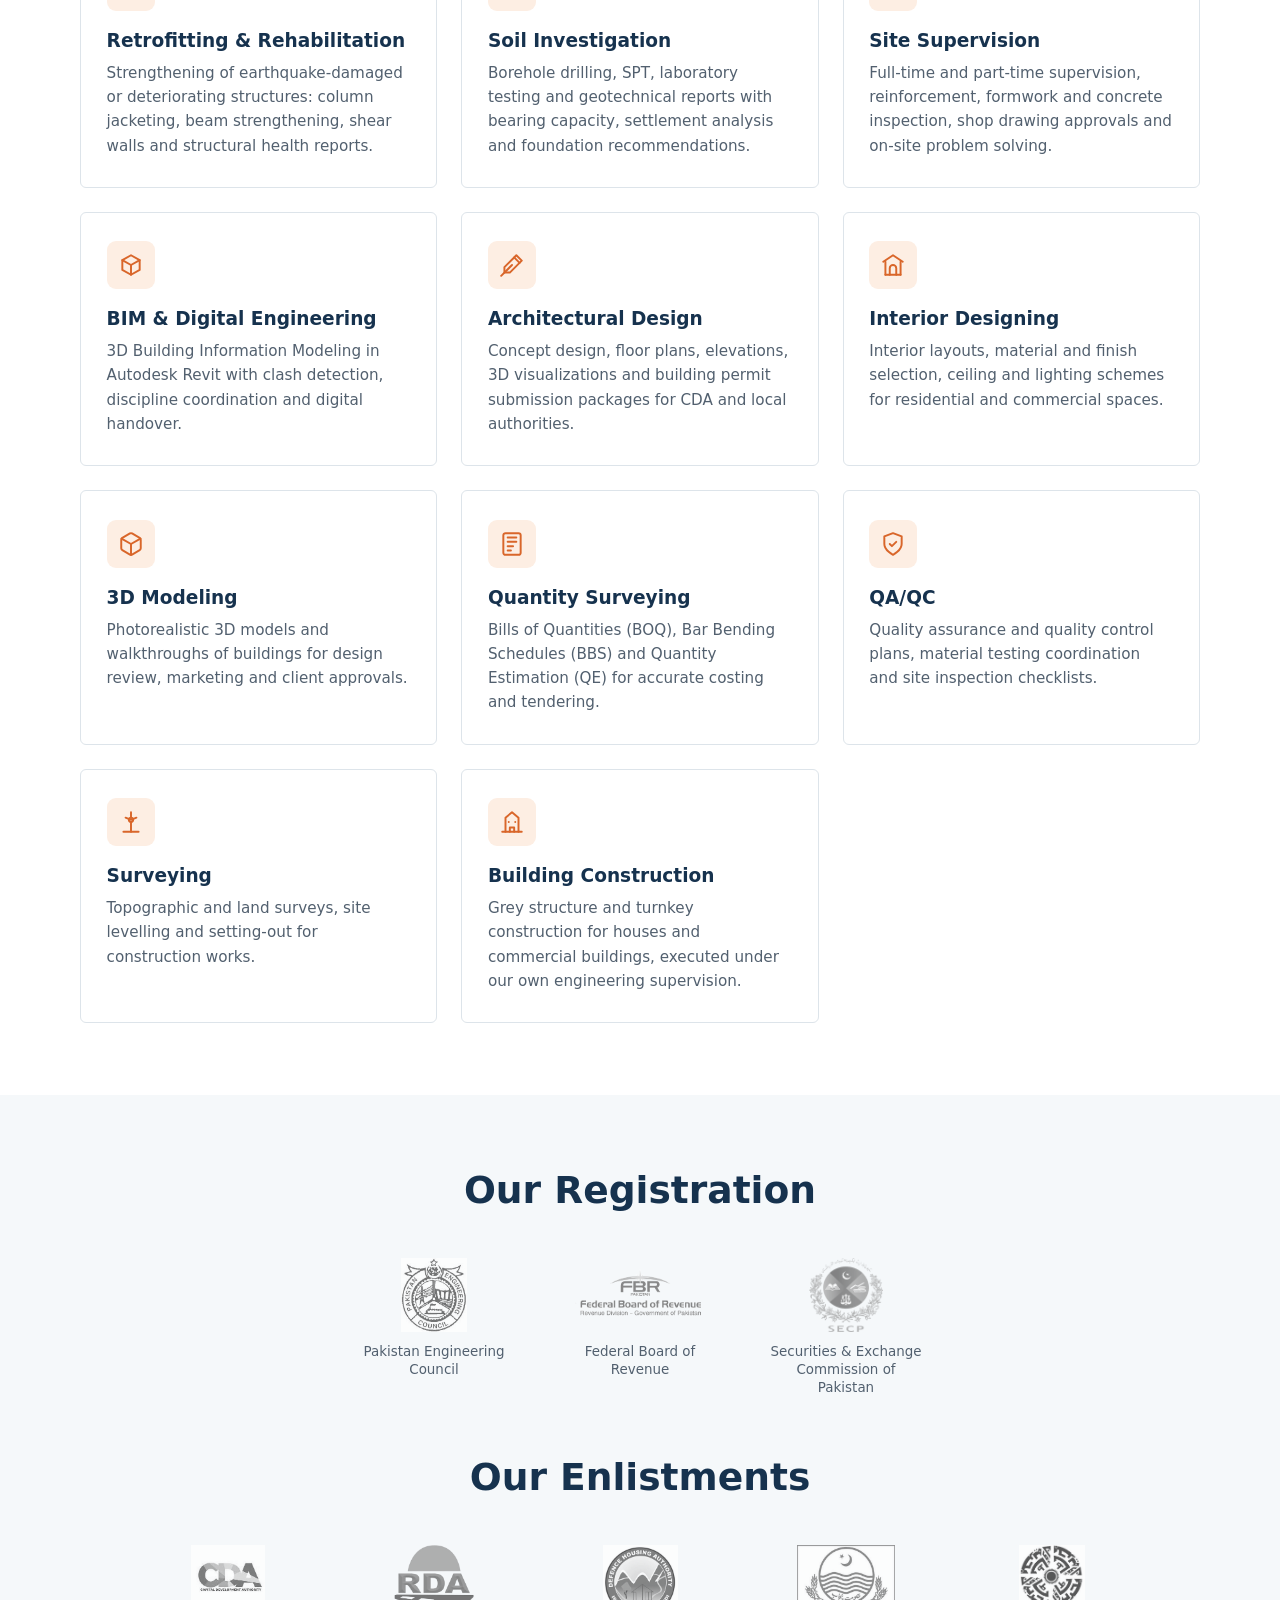
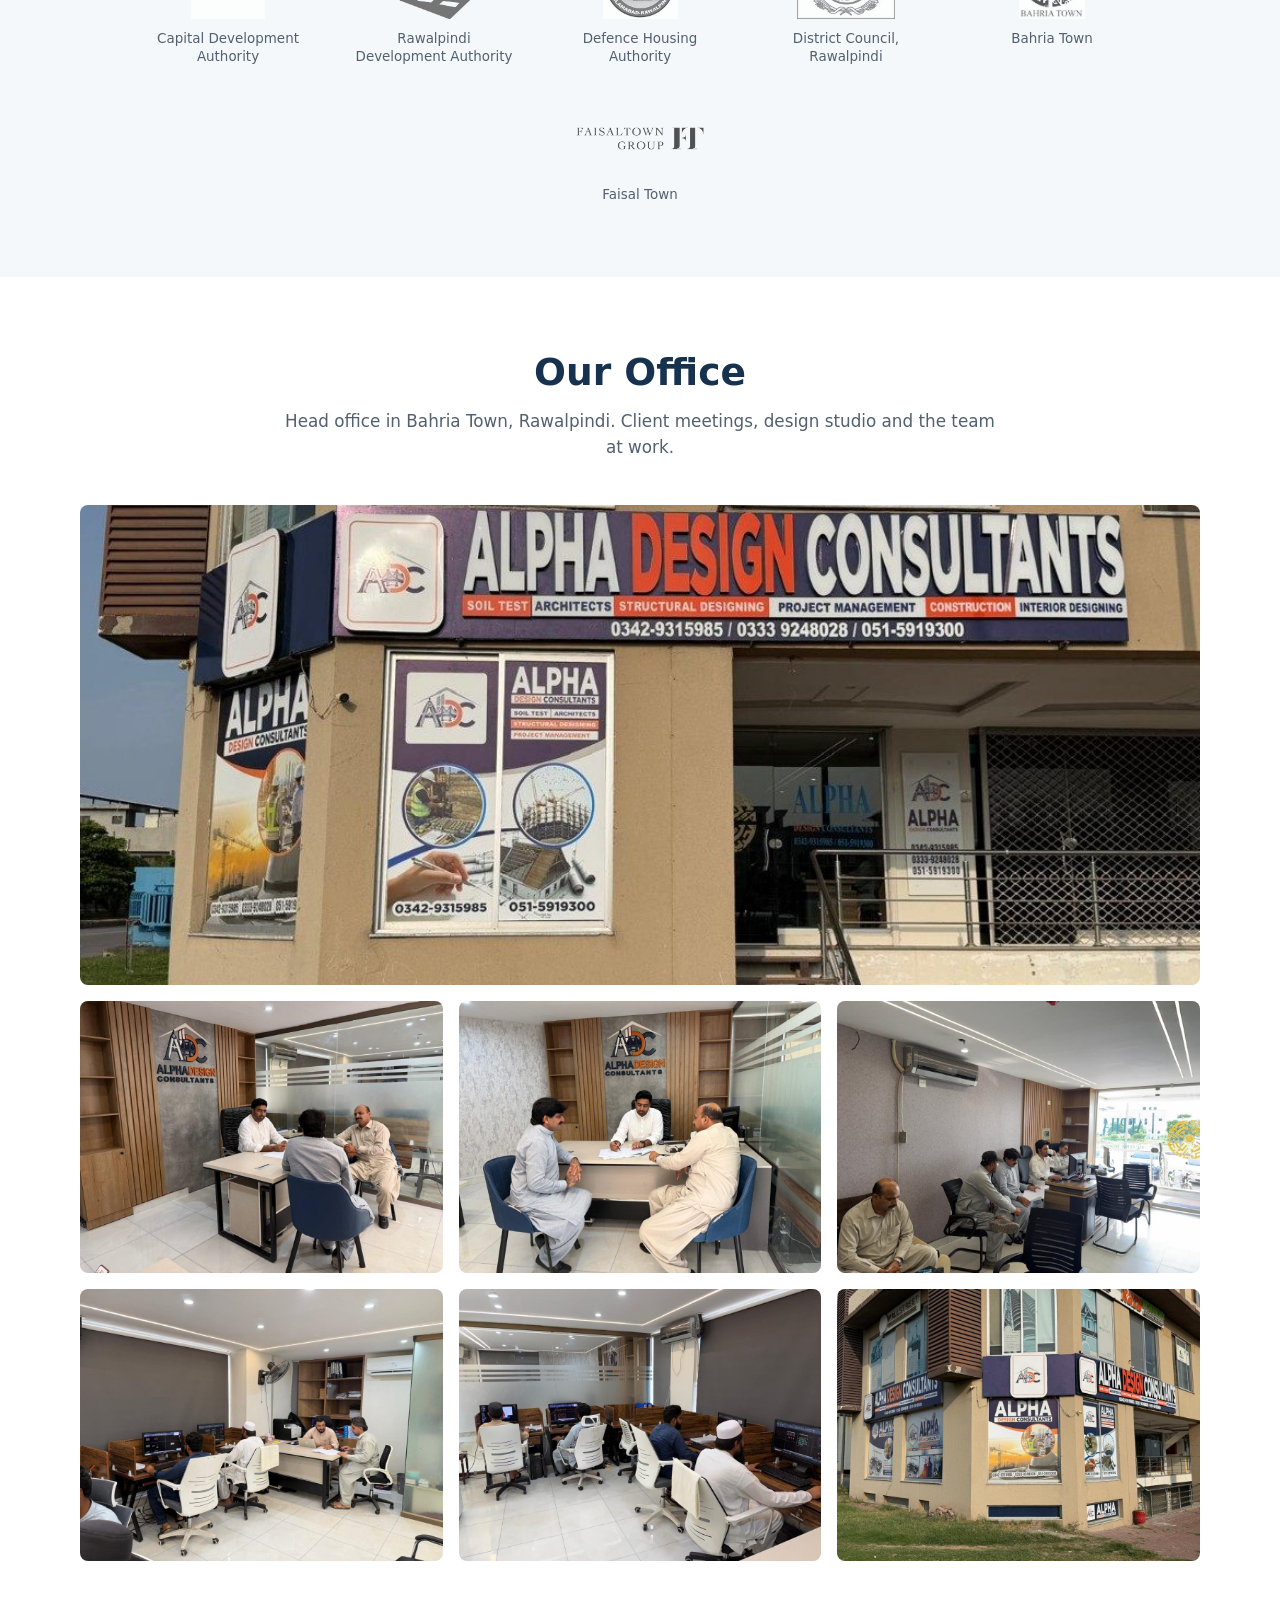
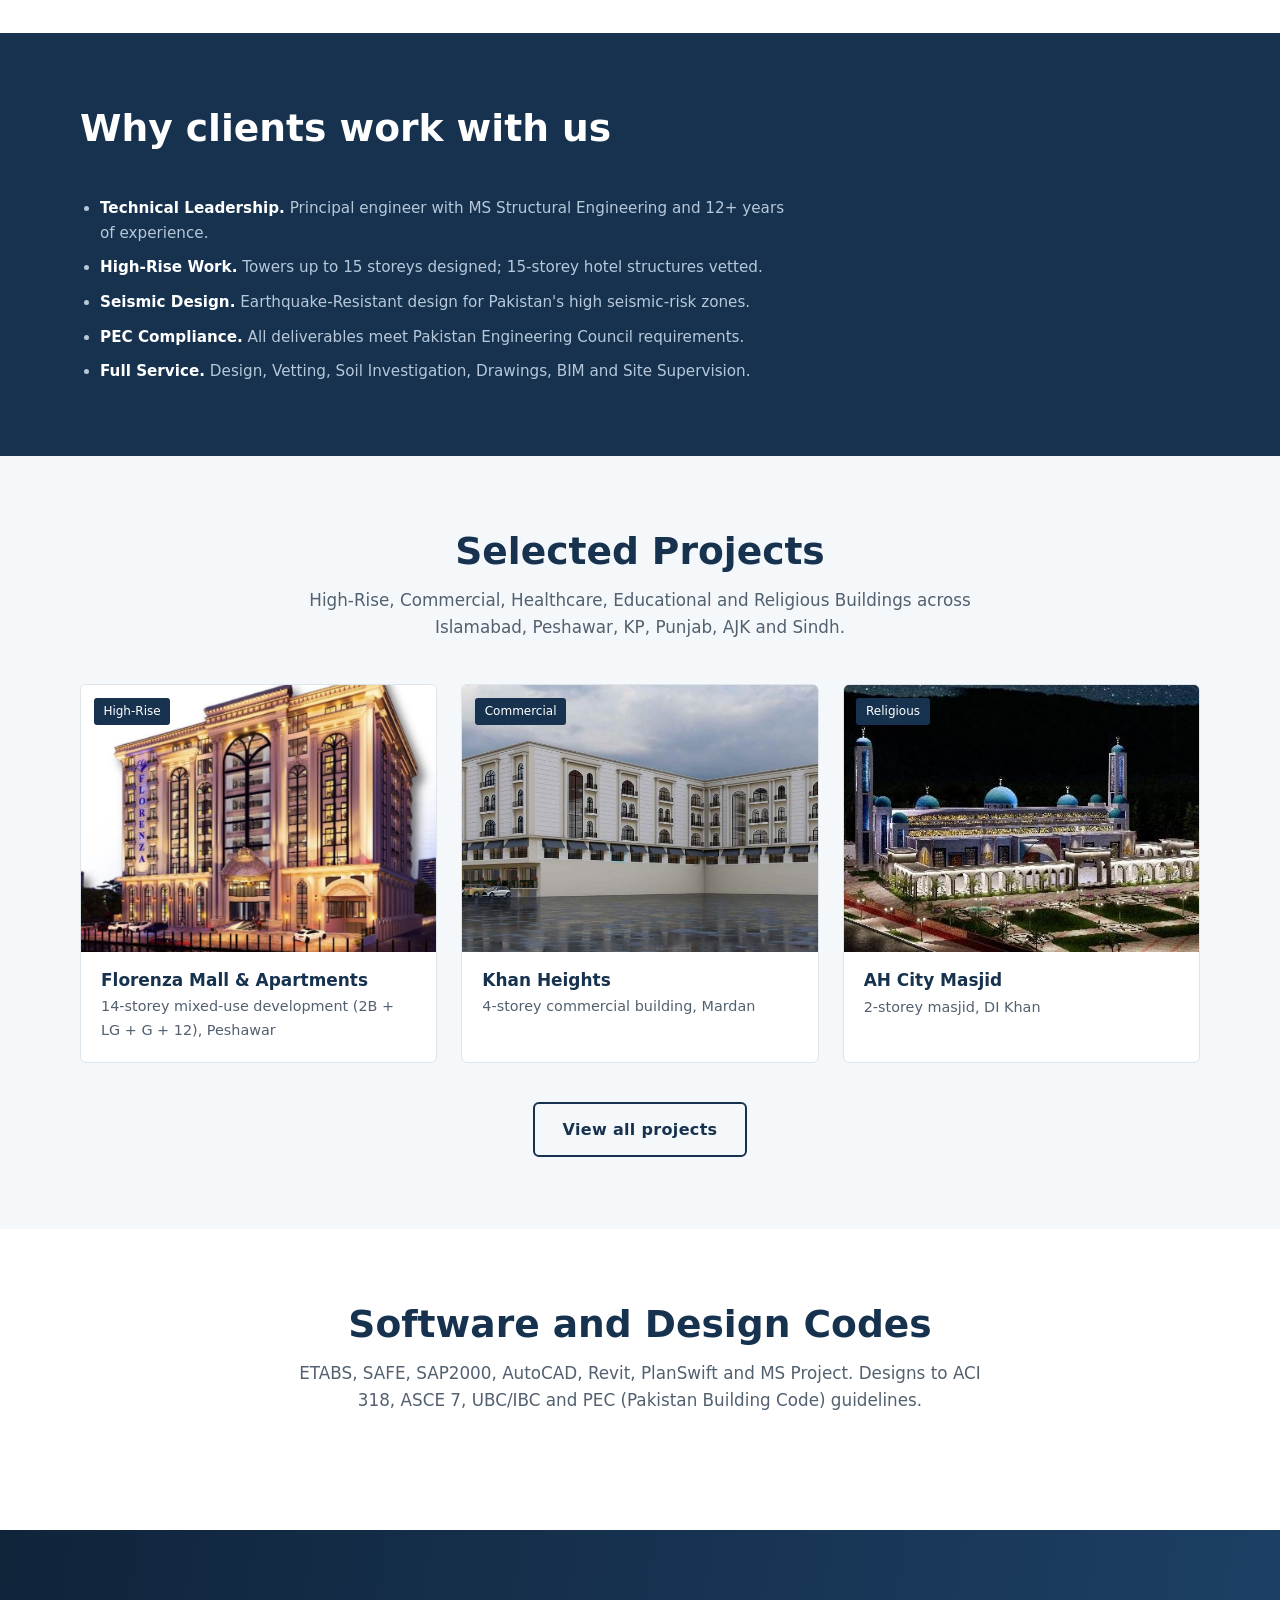
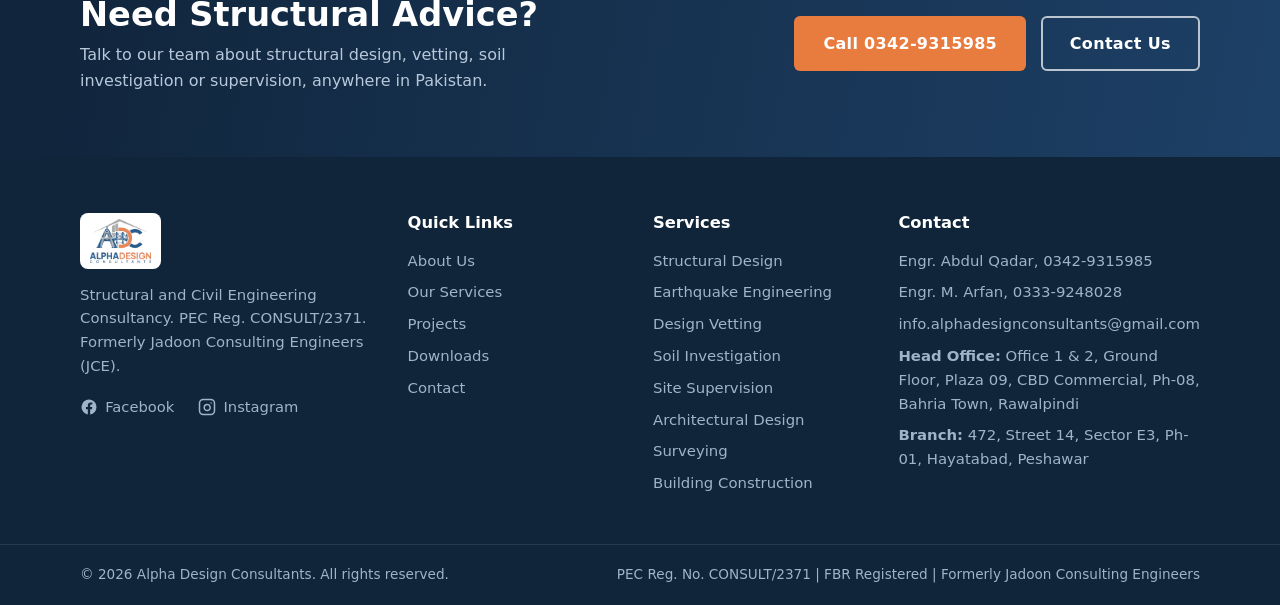
==== commit 2daca4f2: "Move Our Office photo gallery from About to the homepage Co-authored-by: Cursor <cursoragent@cursor." ====
--- a/index.html
+++ b/index.html
@@ -244,6 +244,38 @@
       </div>
     </section>
 
+    <section class="section">
+      <div class="container">
+        <div class="section-head section-head--center">
+          <h2>Our Office</h2>
+          <p>Head office in Bahria Town, Rawalpindi. Client meetings, design studio and the team at work.</p>
+        </div>
+        <div class="office-gallery">
+          <figure class="office-gallery__item office-gallery__item--wide">
+            <img src="assets/img/office-exterior-sign.jpg" alt="Alpha Design Consultants head office exterior and storefront signage, Bahria Town Rawalpindi" loading="lazy">
+          </figure>
+          <figure class="office-gallery__item">
+            <img src="assets/img/office-md-meeting.jpg" alt="Client meeting in the Managing Director's office at Alpha Design Consultants" loading="lazy">
+          </figure>
+          <figure class="office-gallery__item">
+            <img src="assets/img/office-md-desk.jpg" alt="Consultation at the Managing Director's desk with the ADC logo wall behind" loading="lazy">
+          </figure>
+          <figure class="office-gallery__item">
+            <img src="assets/img/office-front-desk.jpg" alt="Front desk and waiting area inside Alpha Design Consultants office" loading="lazy">
+          </figure>
+          <figure class="office-gallery__item">
+            <img src="assets/img/office-studio-meeting.jpg" alt="Design studio with CAD workstations and a client meeting desk" loading="lazy">
+          </figure>
+          <figure class="office-gallery__item">
+            <img src="assets/img/office-studio-cad.jpg" alt="Engineering team working on structural CAD drawings at the office workstations" loading="lazy">
+          </figure>
+          <figure class="office-gallery__item">
+            <img src="assets/img/office-exterior-corner.jpg" alt="Corner view of Alpha Design Consultants office building exterior" loading="lazy">
+          </figure>
+        </div>
+      </div>
+    </section>
+
     <section class="section section--navy">
       <div class="container">
         <div class="section-head">
--- a/css/styles.css
+++ b/css/styles.css
@@ -866,6 +866,54 @@
   line-height: 1.35;
 }
 
+/* ----------------------------- Office gallery ---------------------------- */
+
+.office-gallery {
+  display: grid;
+  grid-template-columns: repeat(3, 1fr);
+  gap: 1rem;
+}
+
+.office-gallery__item {
+  margin: 0;
+  overflow: hidden;
+  border-radius: 8px;
+  background: var(--bg-soft);
+  aspect-ratio: 4 / 3;
+}
+
+.office-gallery__item--wide {
+  grid-column: 1 / -1;
+  aspect-ratio: 21 / 9;
+}
+
+.office-gallery__item img {
+  width: 100%;
+  height: 100%;
+  object-fit: cover;
+  display: block;
+  transition: transform 0.35s ease;
+}
+
+.office-gallery__item:hover img {
+  transform: scale(1.03);
+}
+
+.office-photos {
+  display: grid;
+  grid-template-columns: 1fr 1fr;
+  gap: 0.7rem;
+  margin: 1rem 0;
+}
+
+.office-photos img {
+  width: 100%;
+  aspect-ratio: 4 / 3;
+  object-fit: cover;
+  border-radius: 6px;
+  display: block;
+}
+
 /* ----------------------------- Contact page ------------------------------ */
 
 .contact-card {
@@ -1130,7 +1178,8 @@
   }
 
   .authority img,
-  .project-card__media img {
+  .project-card__media img,
+  .office-gallery__item img {
     transition: none;
   }
 }
@@ -1153,6 +1202,14 @@
 
   .stats__grid {
     grid-template-columns: repeat(3, 1fr);
+  }
+
+  .office-gallery {
+    grid-template-columns: repeat(2, 1fr);
+  }
+
+  .office-gallery__item--wide {
+    aspect-ratio: 16 / 9;
   }
 }
 
@@ -1247,4 +1304,16 @@
     grid-template-columns: 1fr;
     gap: 1.8rem 1rem;
   }
-}
+
+  .office-gallery {
+    grid-template-columns: 1fr;
+  }
+
+  .office-gallery__item--wide {
+    aspect-ratio: 4 / 3;
+  }
+
+  .office-photos {
+    grid-template-columns: 1fr;
+  }
+}
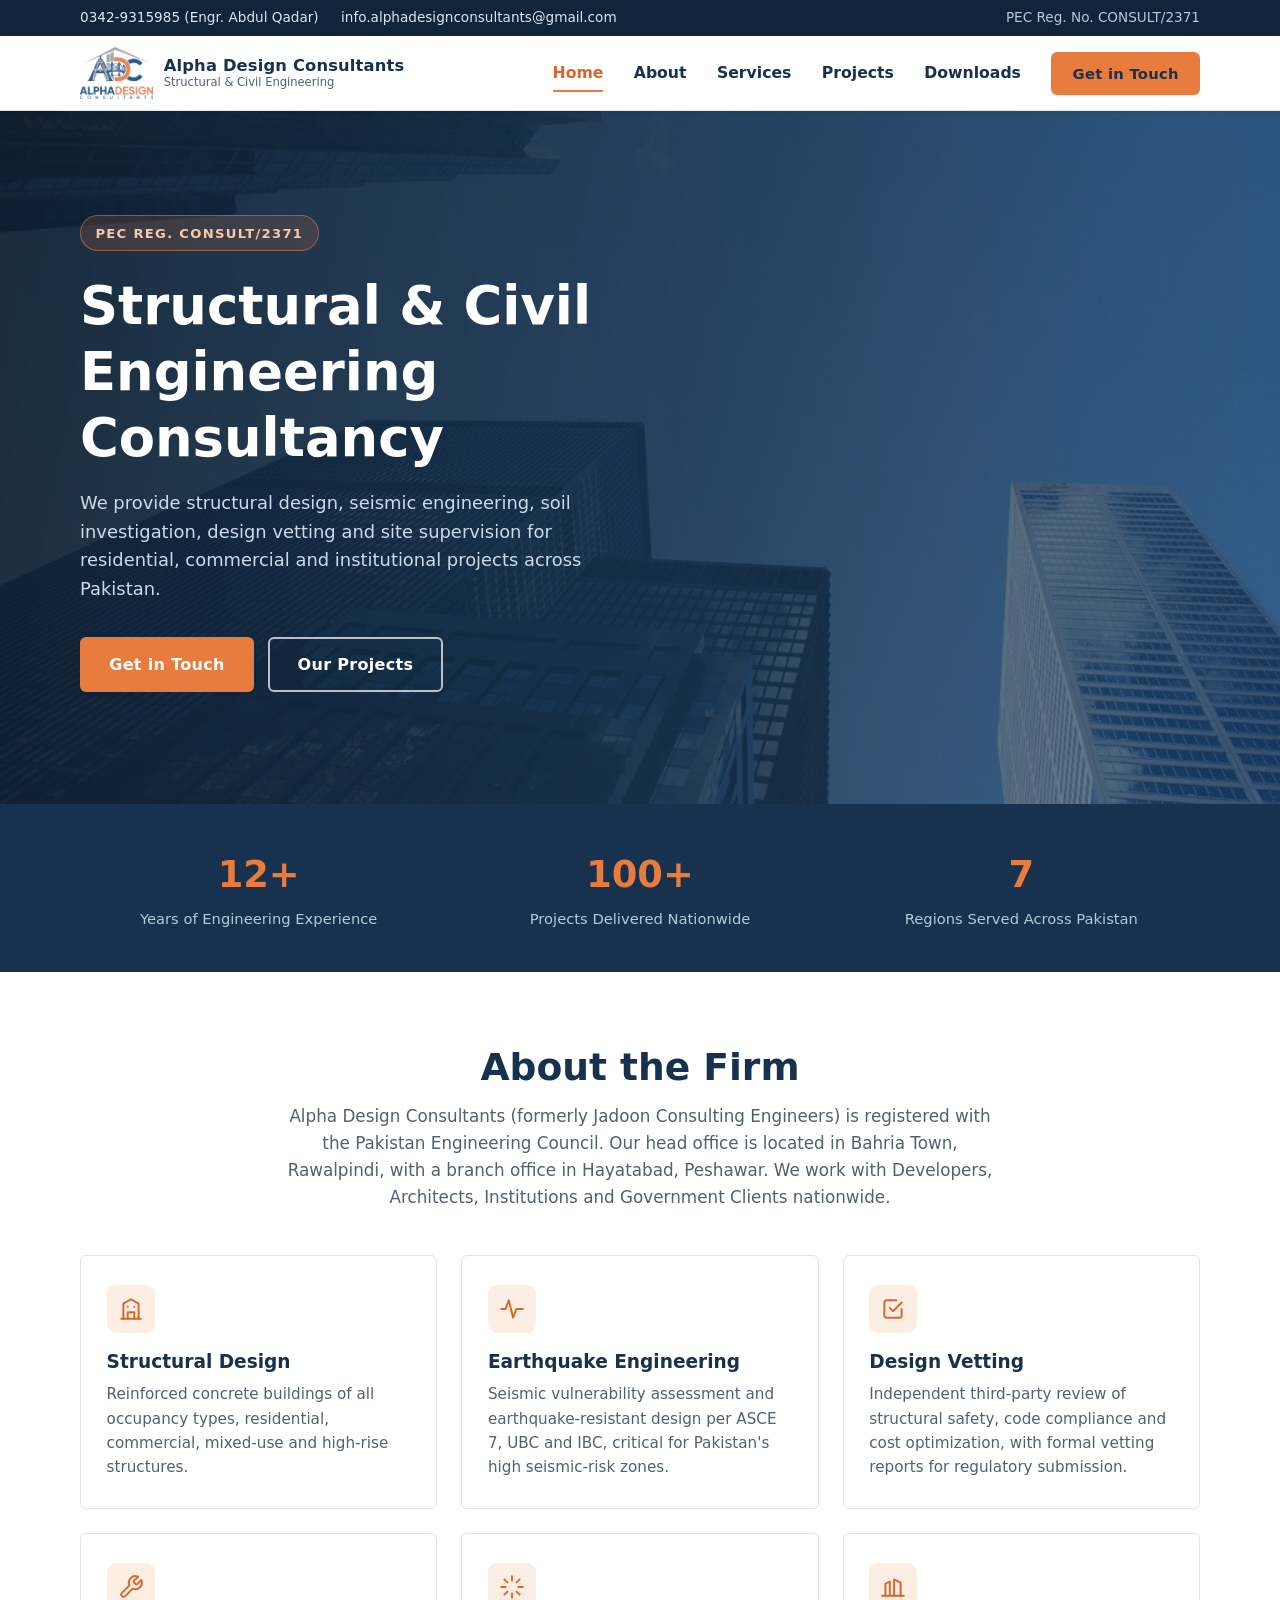
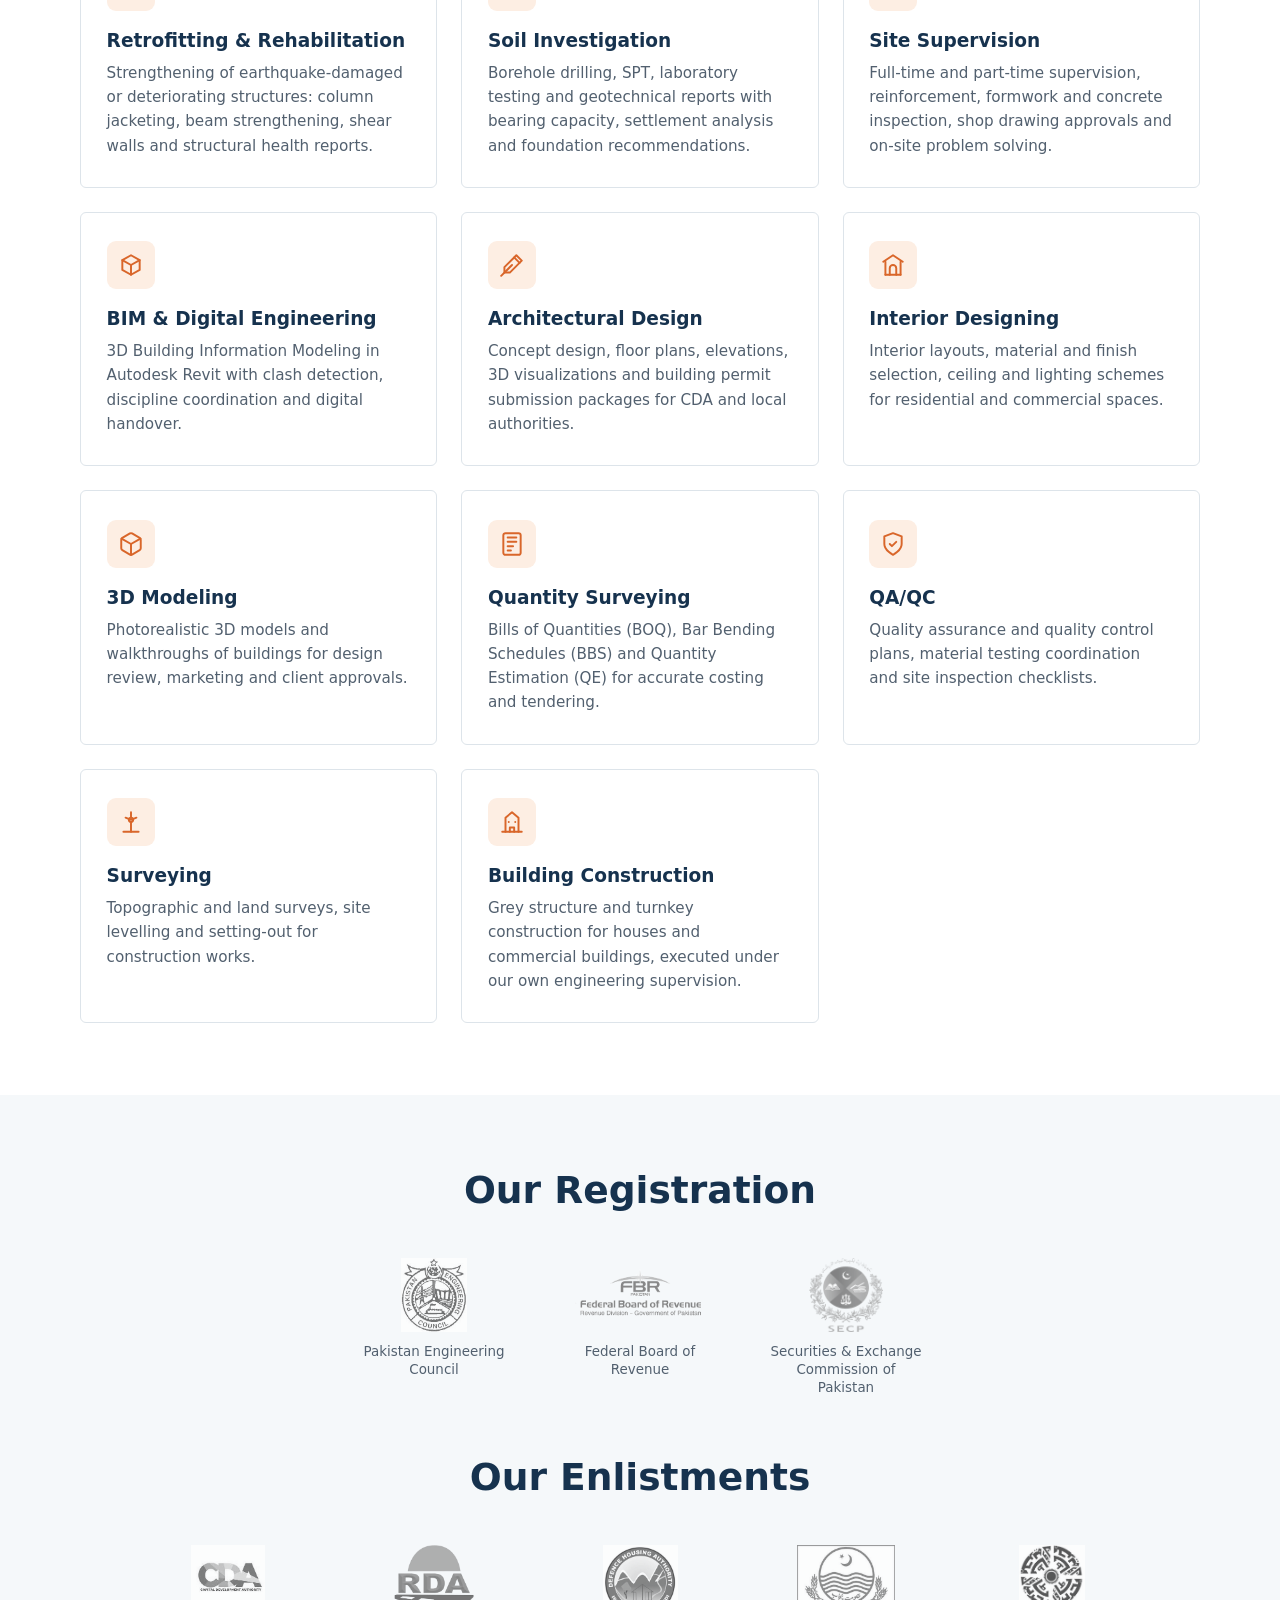
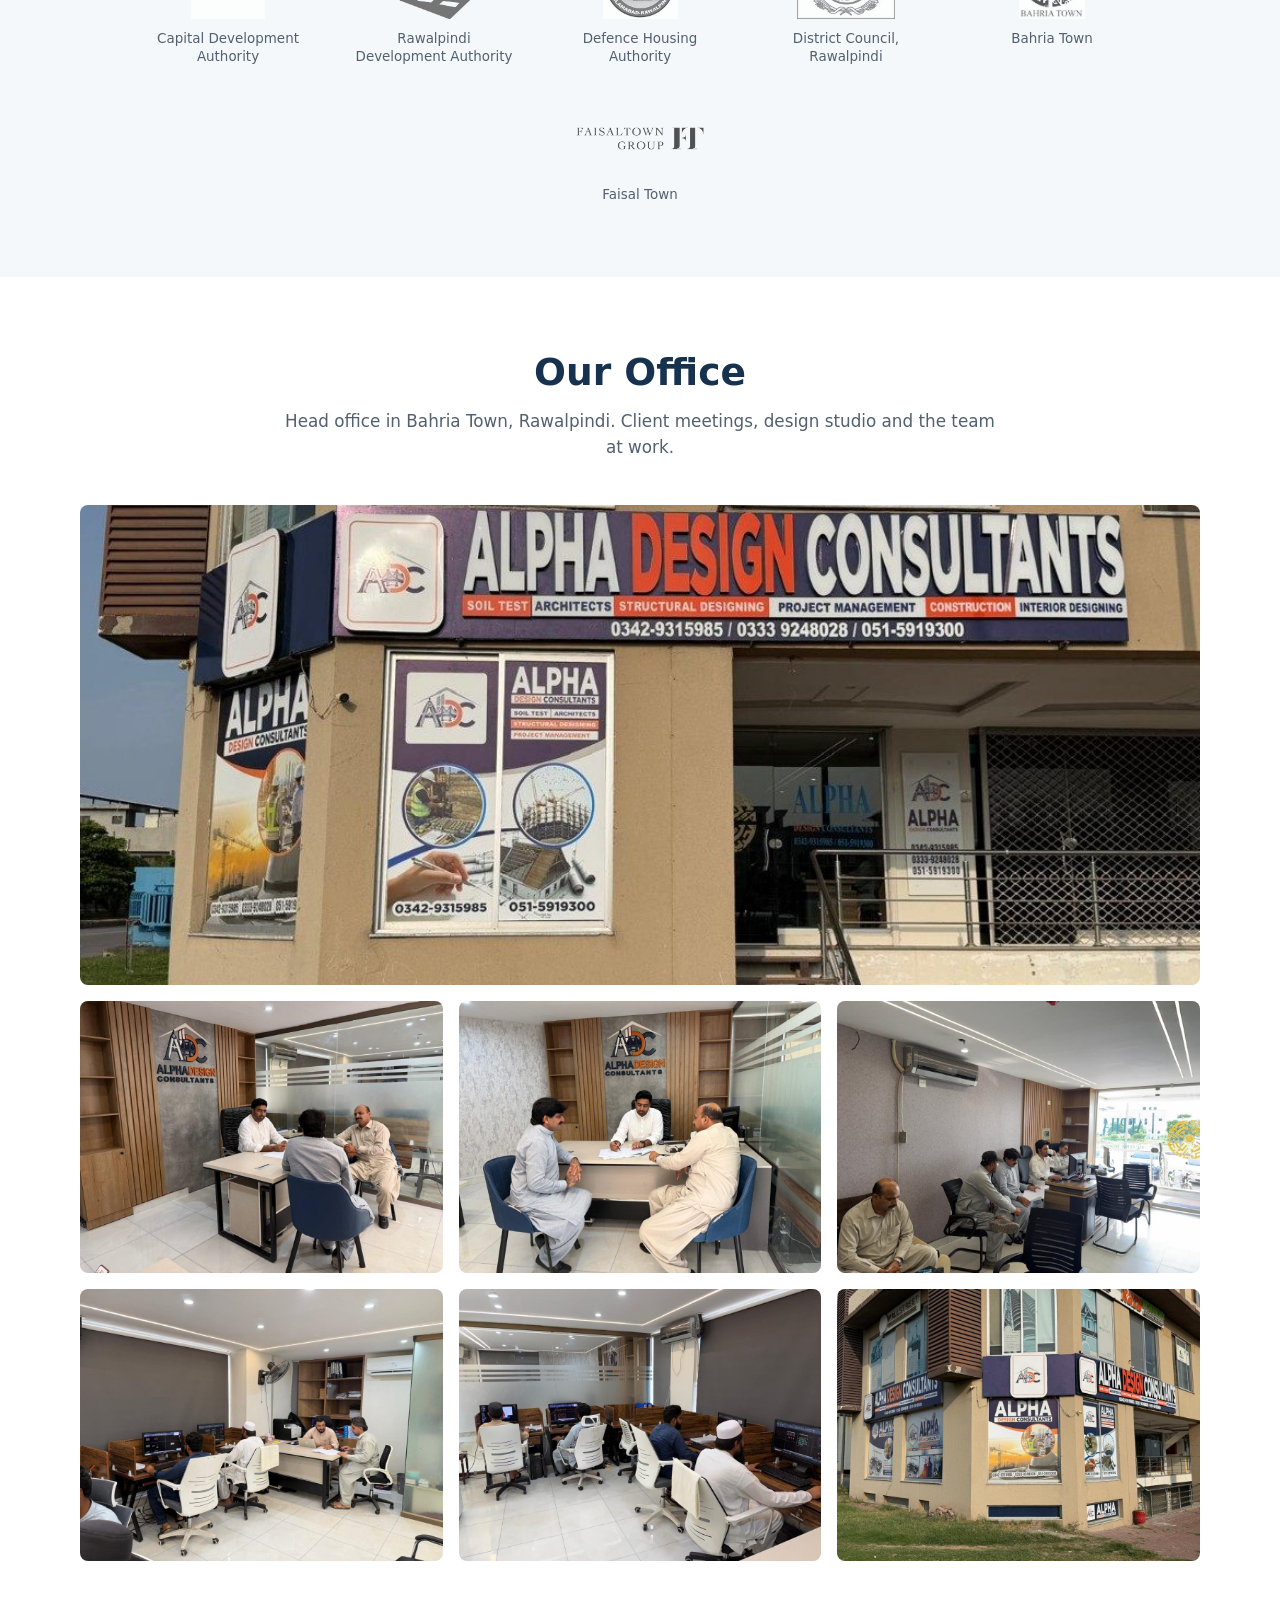
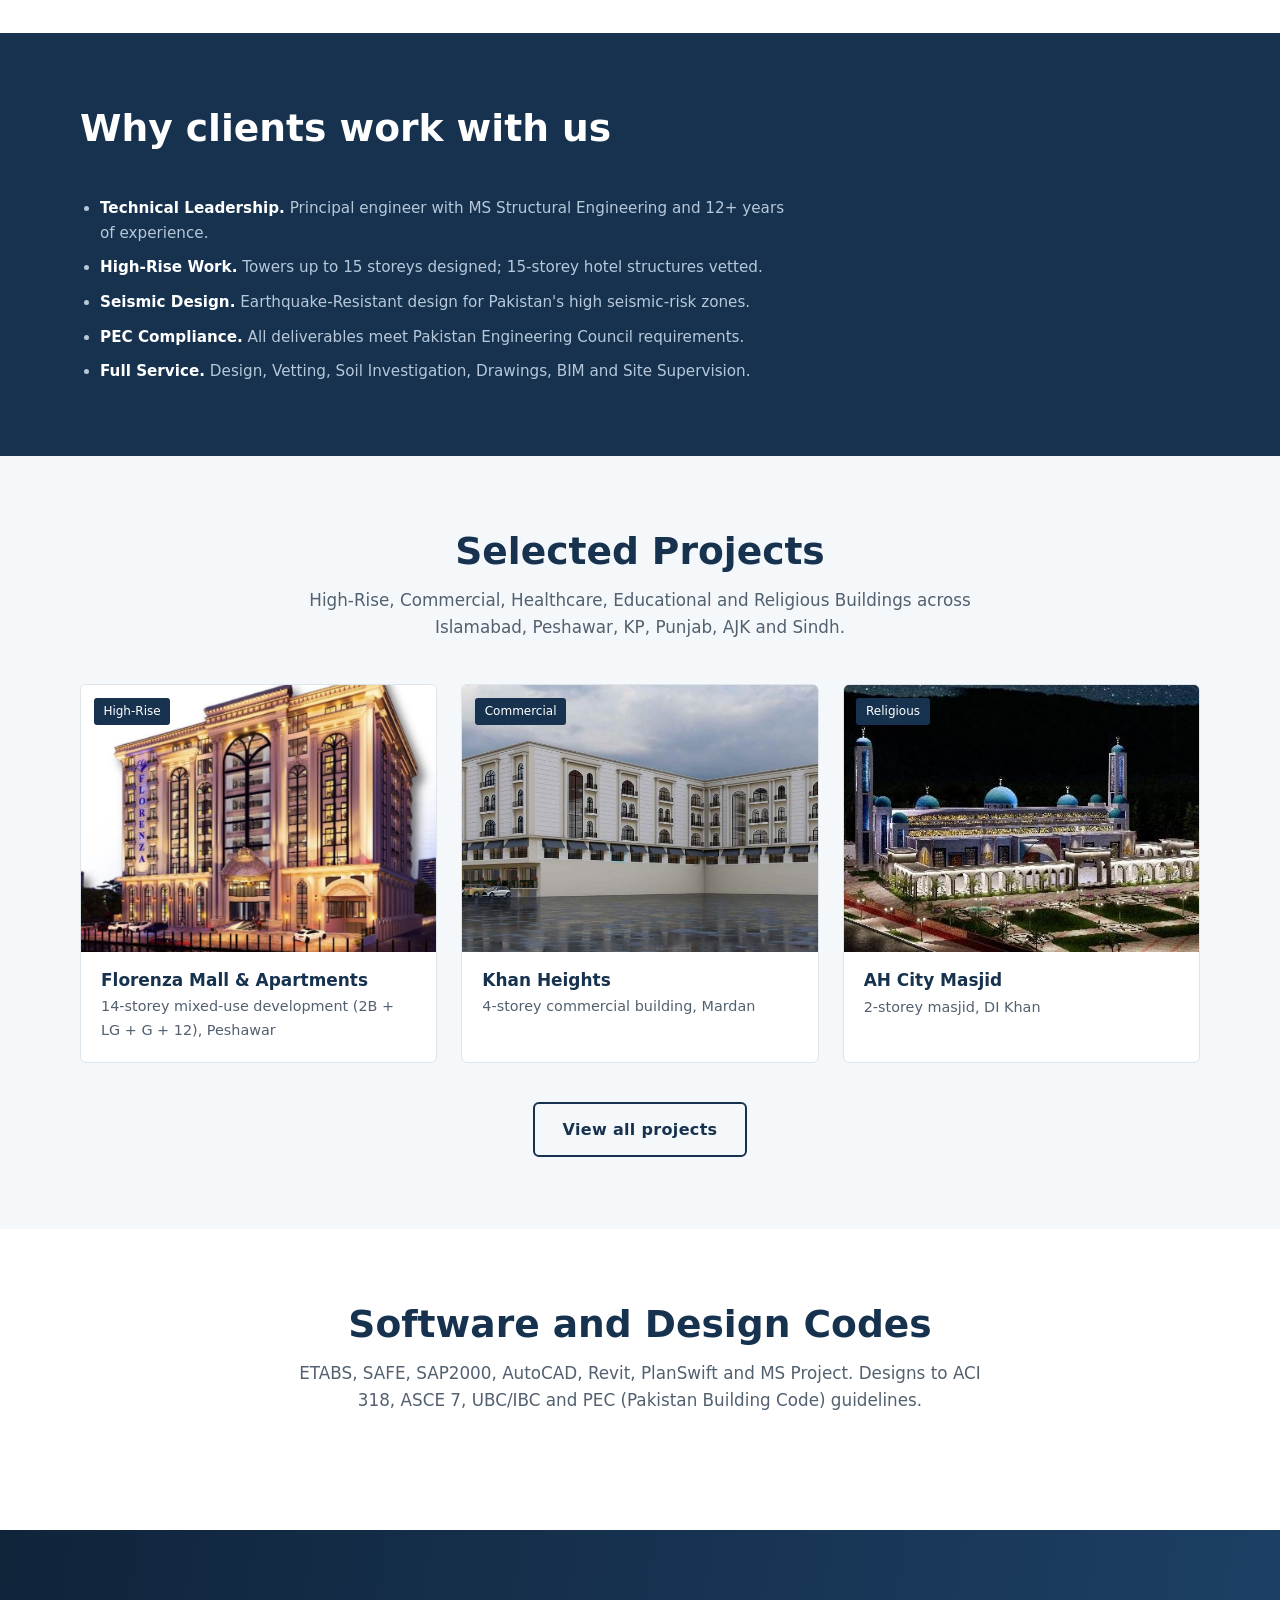
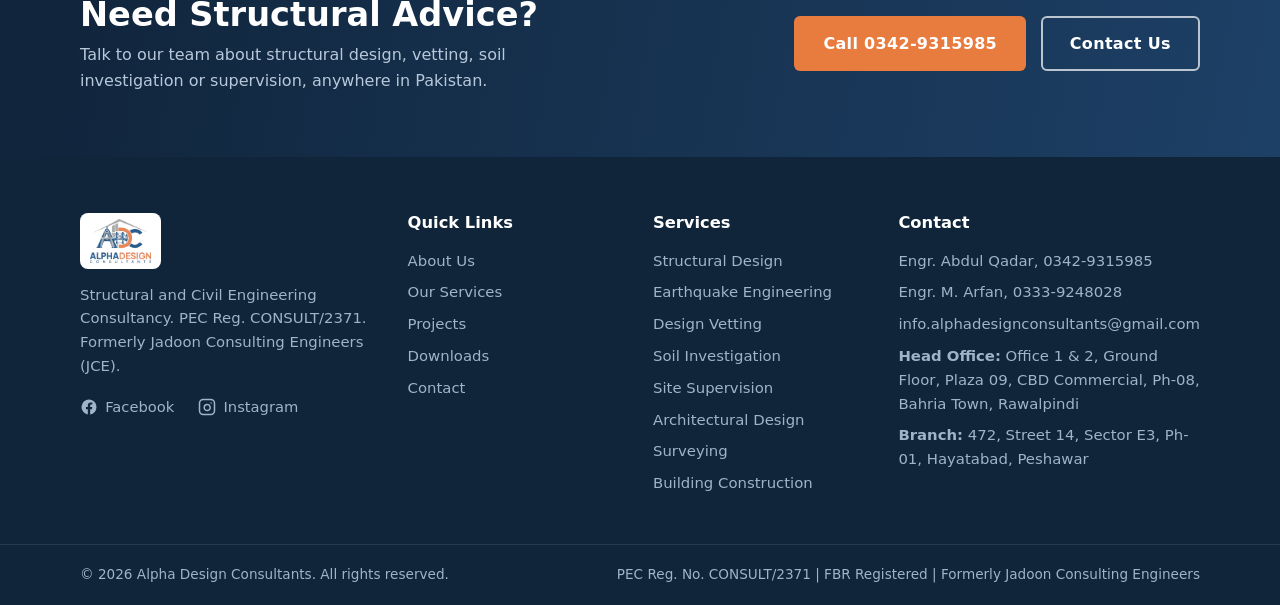
==== commit 966abb23: "Add 106 residential projects by plot location and update project counts Co-authored-by: Cursor <curs" ====
--- a/index.html
+++ b/index.html
@@ -73,7 +73,7 @@
             <div class="stat__label">Years of Engineering Experience</div>
           </div>
           <div class="stat">
-            <div class="stat__value">60+</div>
+            <div class="stat__value">100+</div>
             <div class="stat__label">Projects Delivered Nationwide</div>
           </div>
           <div class="stat">
--- a/css/styles.css
+++ b/css/styles.css
@@ -688,6 +688,17 @@
   box-shadow: var(--shadow-sm);
 }
 
+.residential-table {
+  max-height: 34rem;
+  overflow-y: auto;
+}
+
+.residential-table thead th {
+  position: sticky;
+  top: 0;
+  z-index: 1;
+}
+
 table {
   width: 100%;
   border-collapse: collapse;
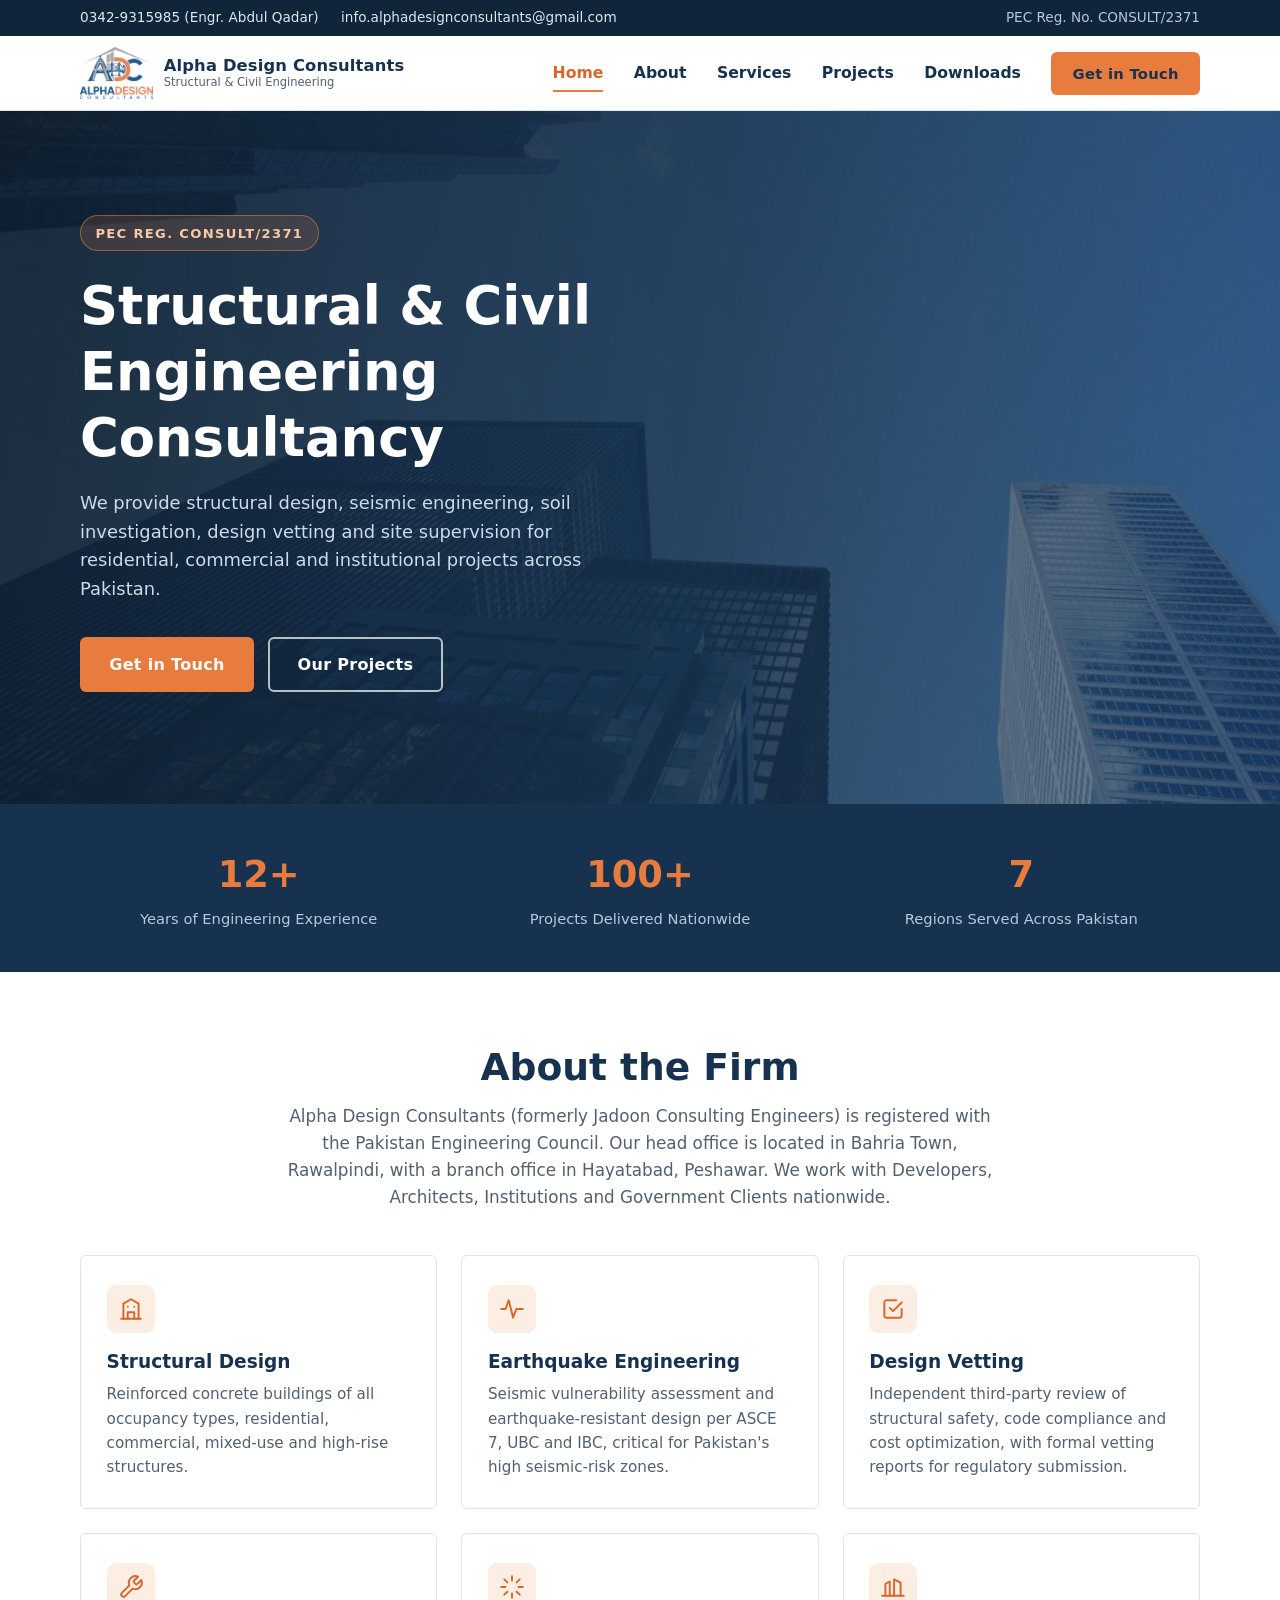
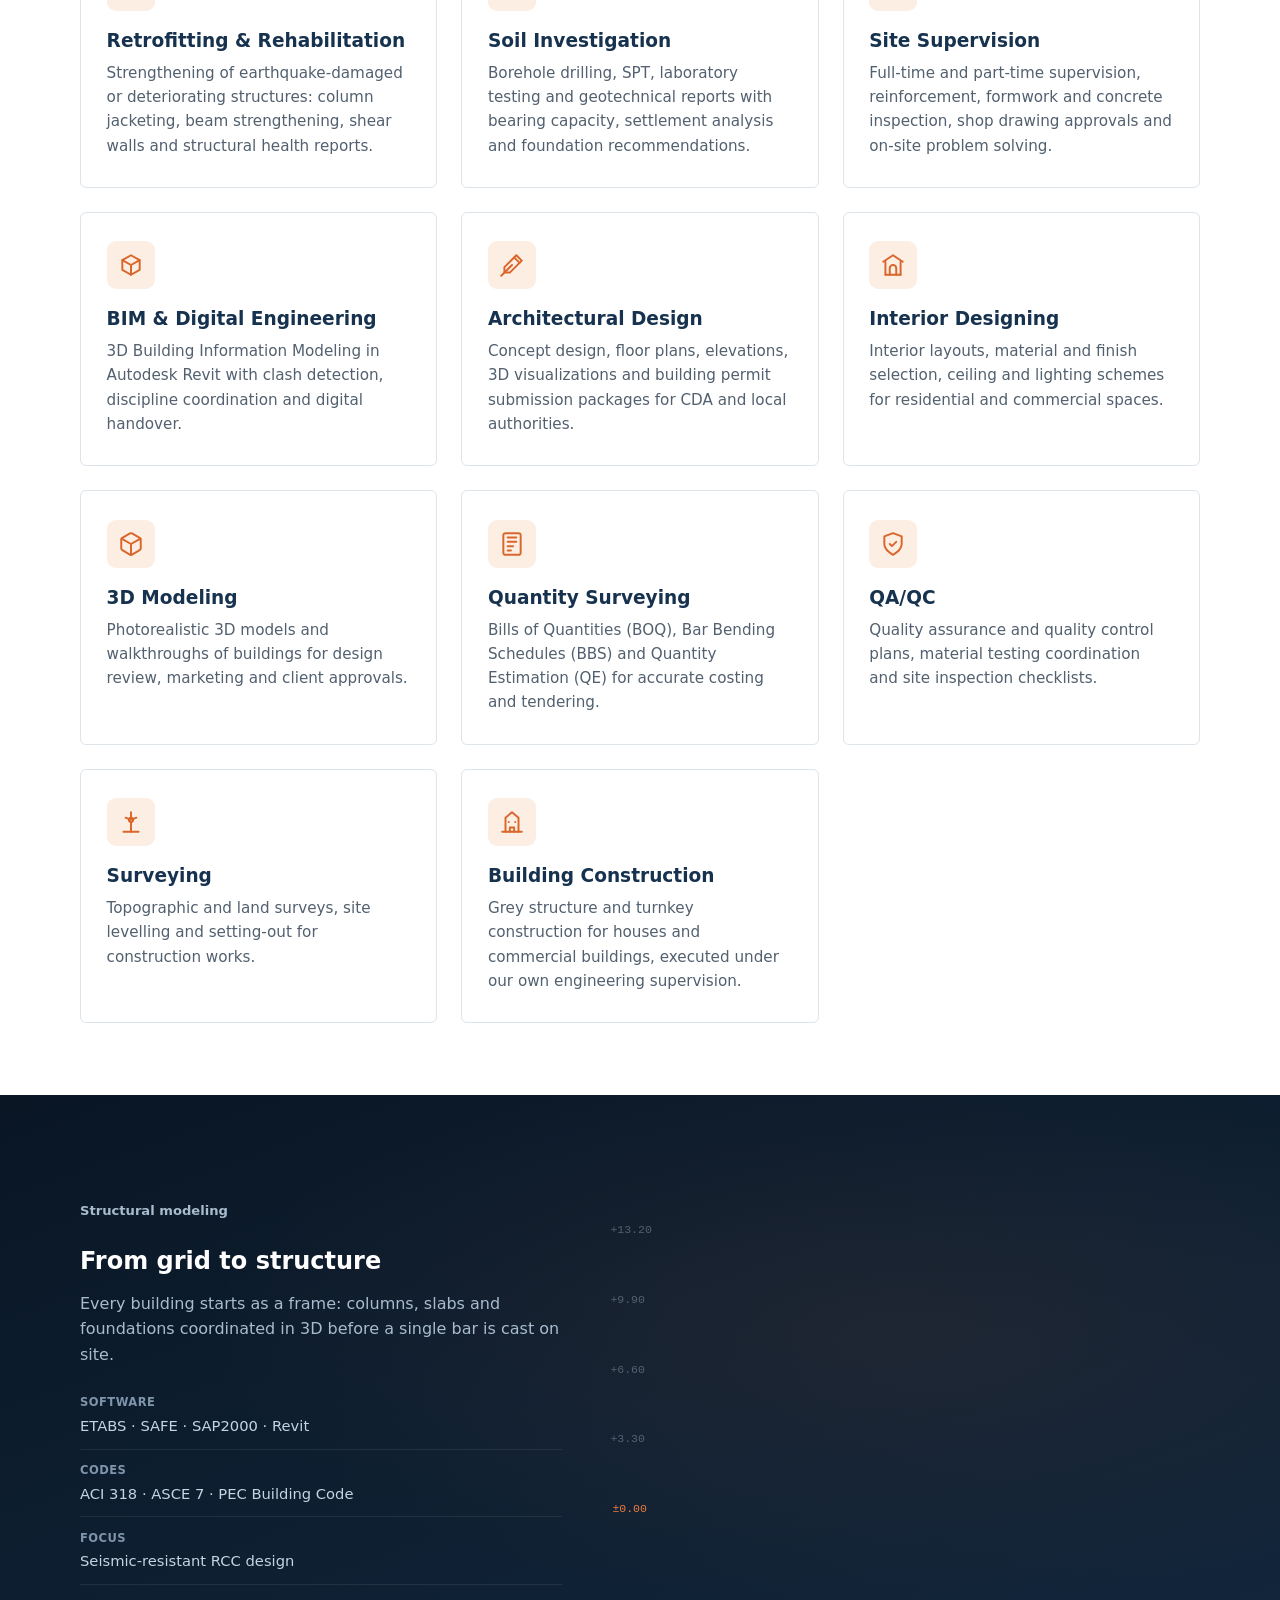
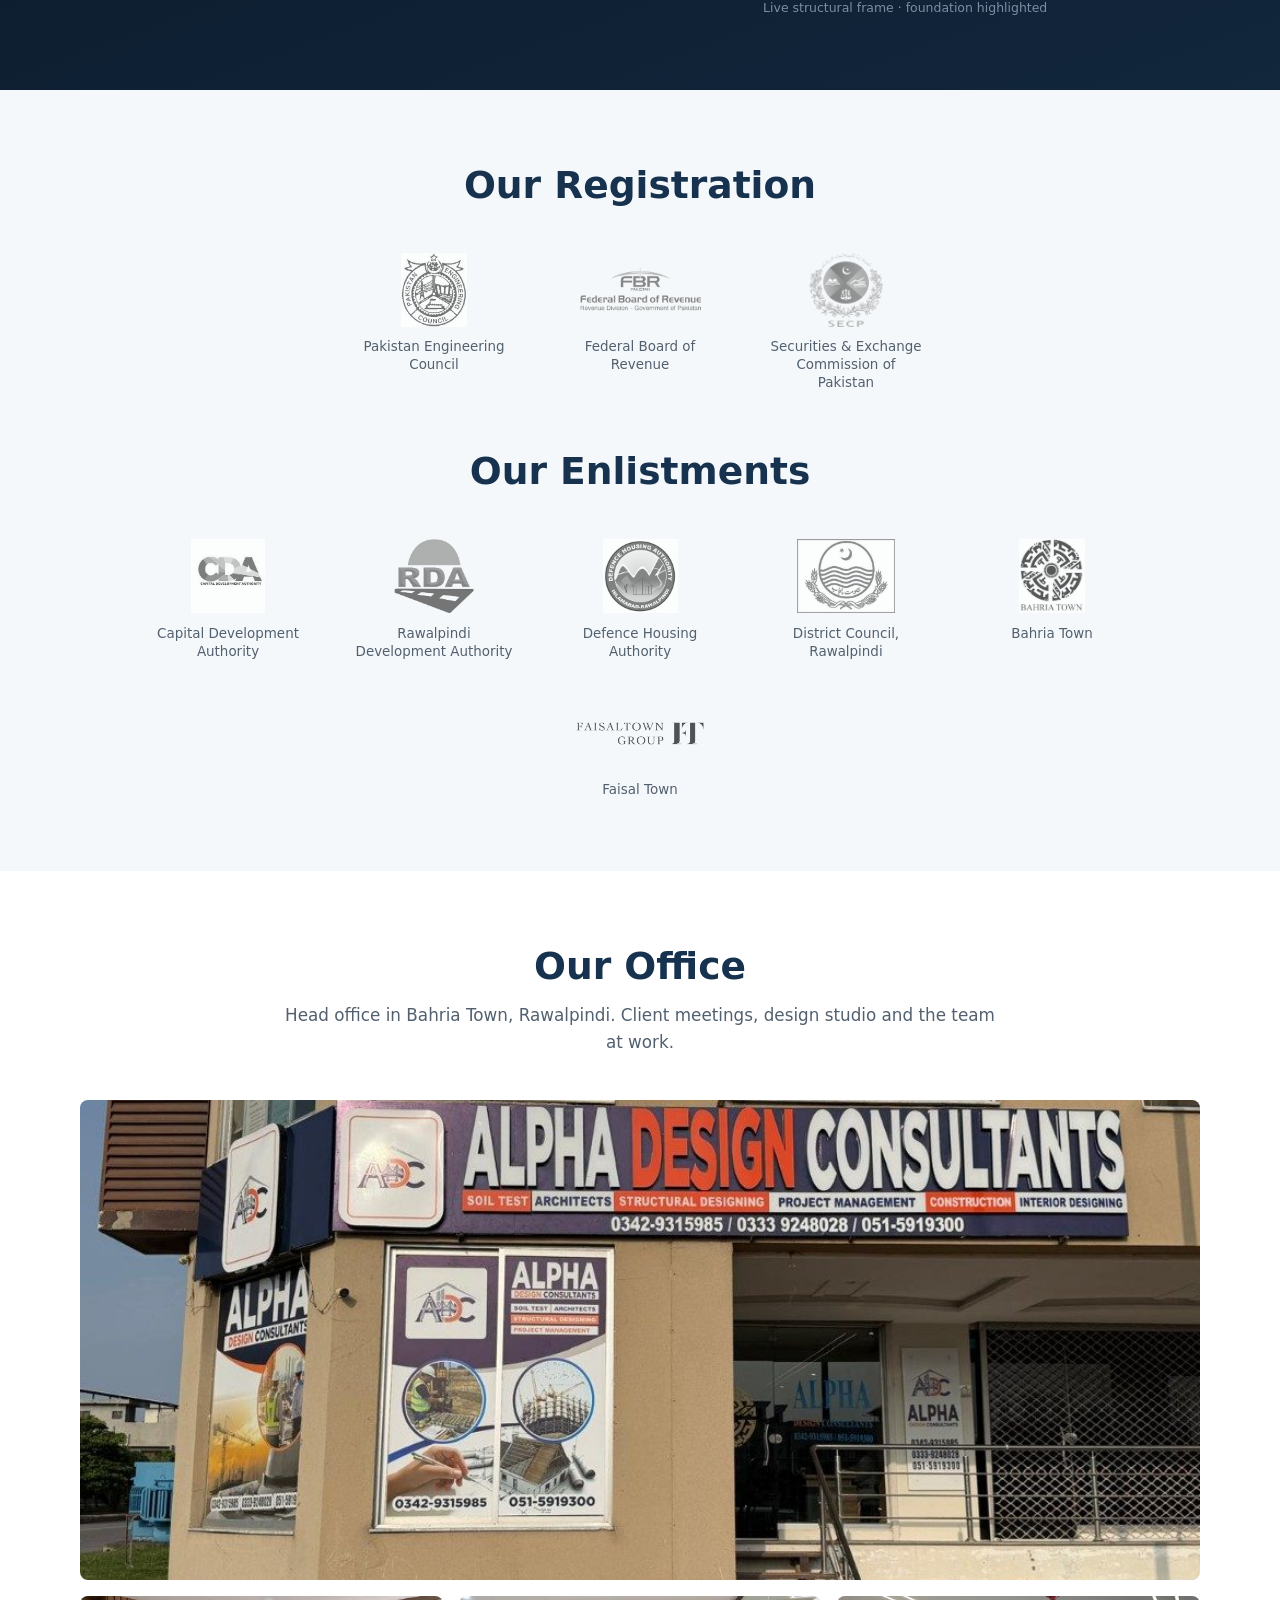
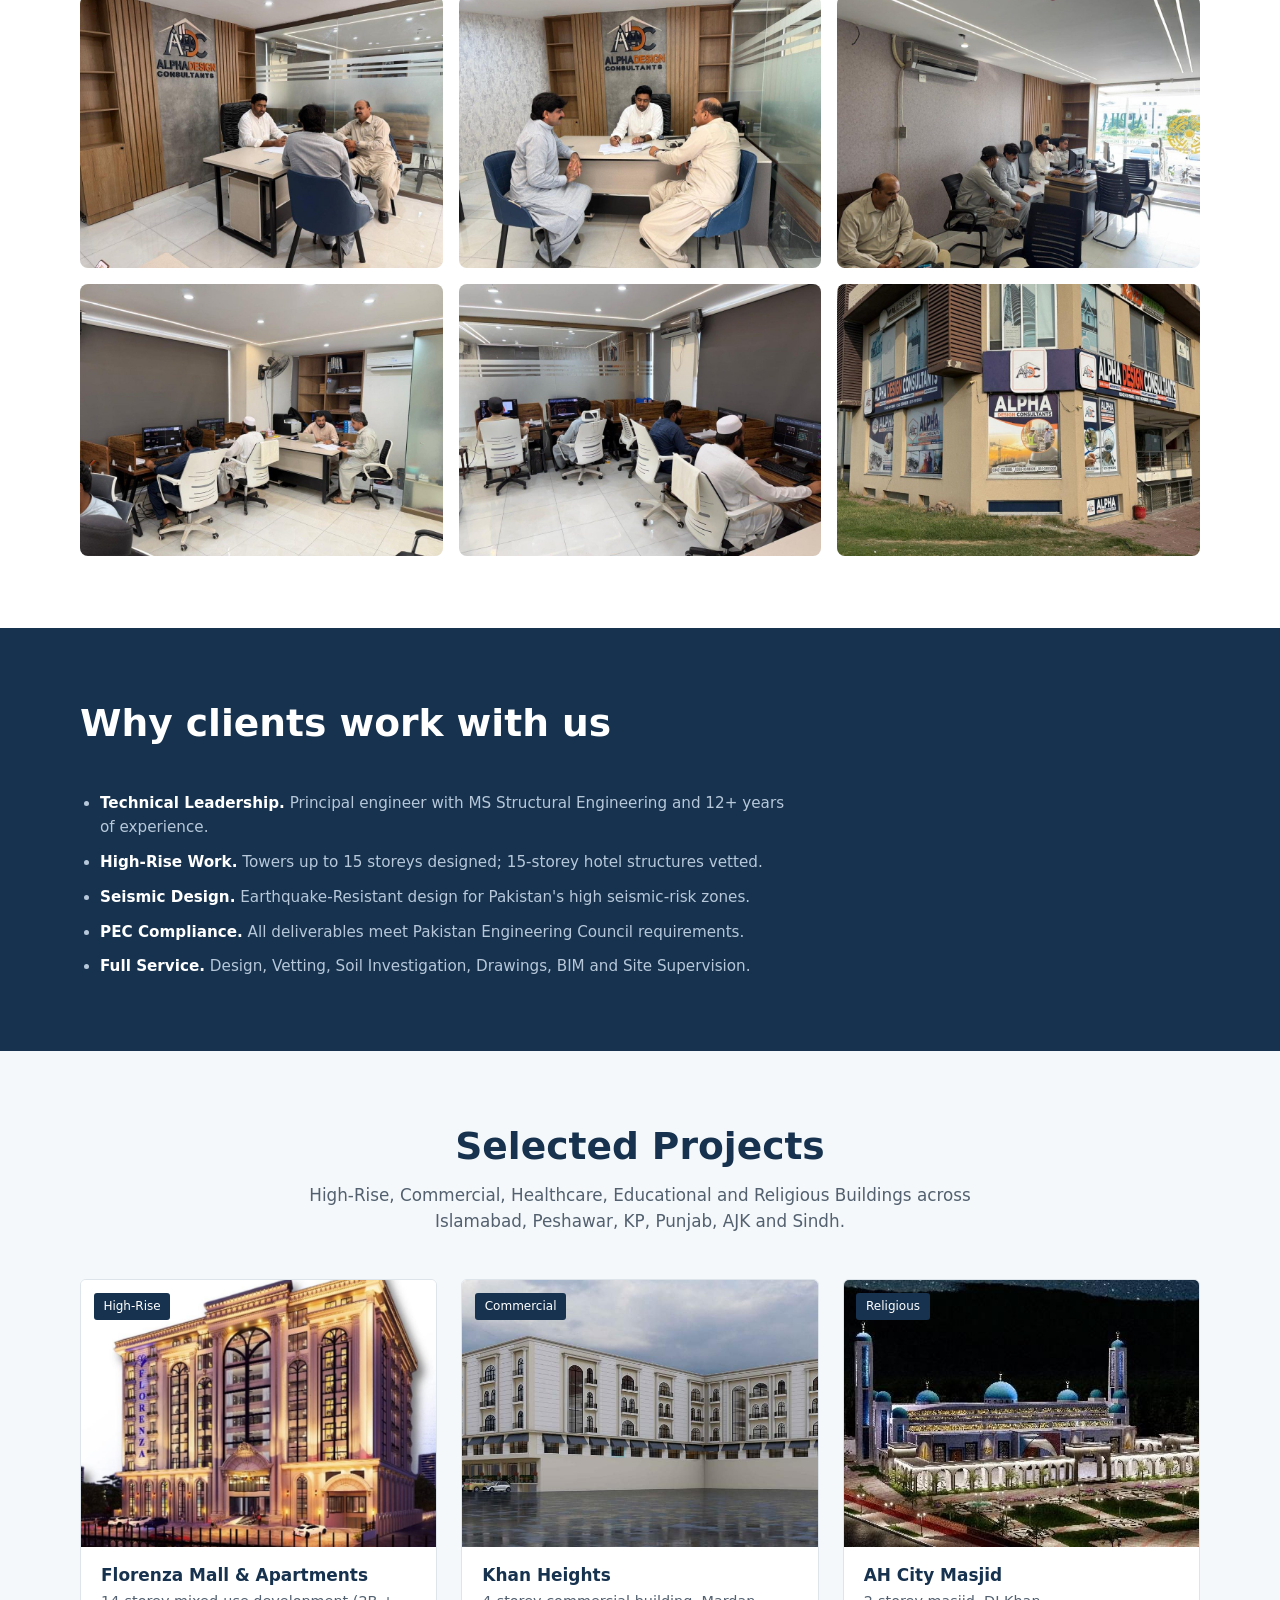
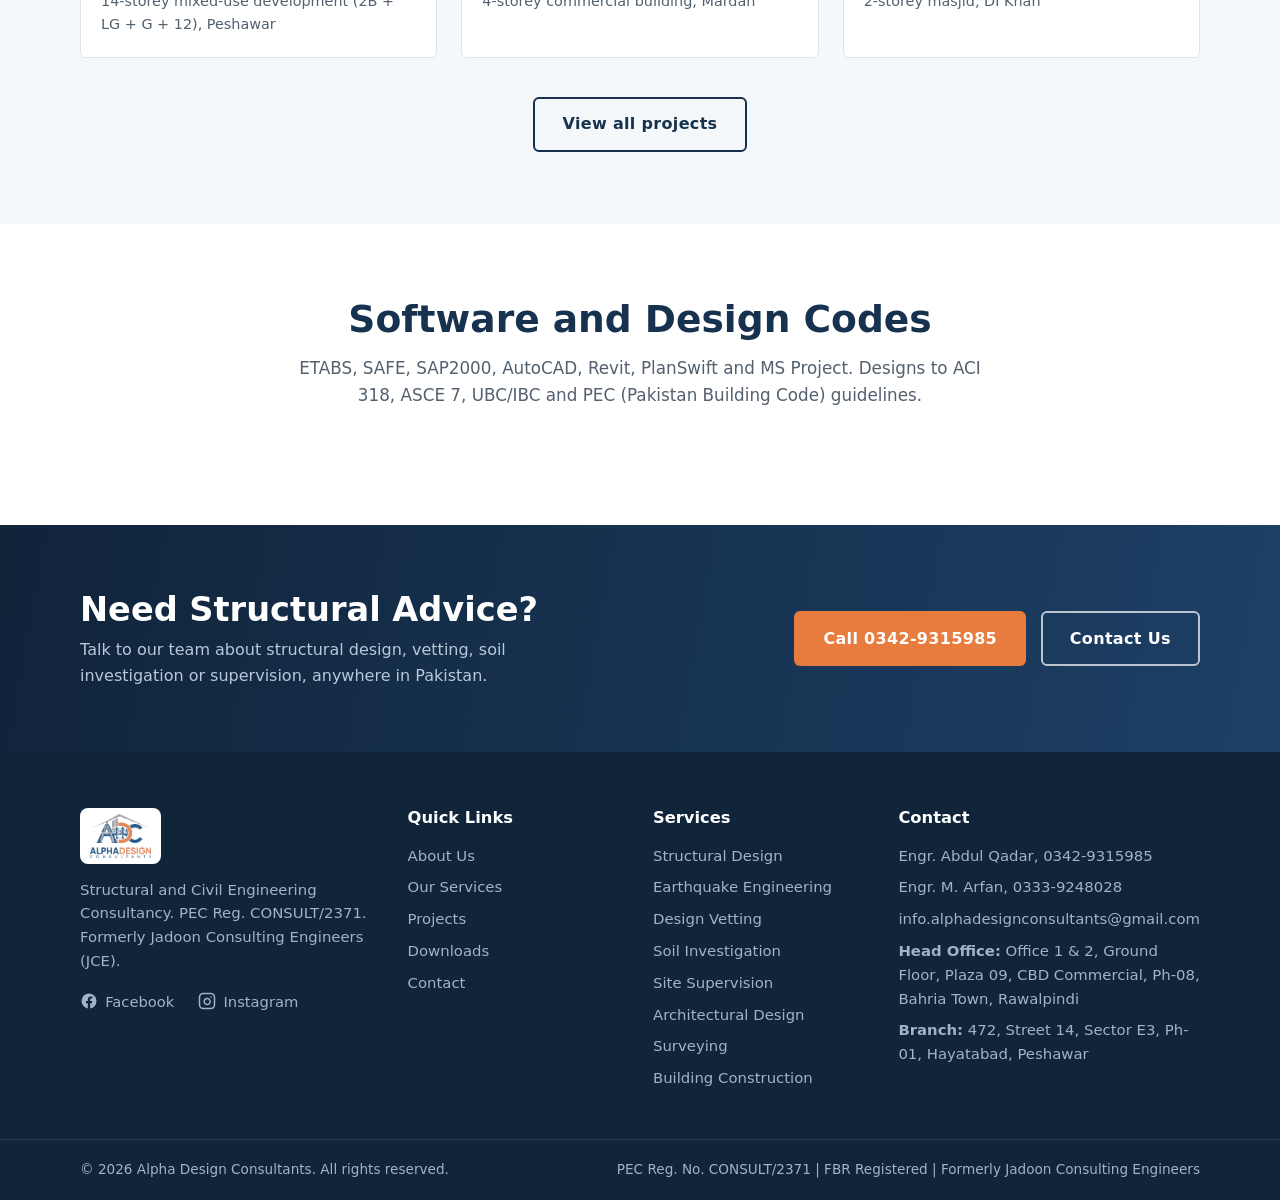
==== commit 12e4a979: "Add animated structural wireframe section on the homepage Co-authored-by: Cursor <cursoragent@cursor" ====
--- a/index.html
+++ b/index.html
@@ -193,6 +193,34 @@
       </div>
     </section>
 
+    <section class="section model-stage" aria-label="Structural model animation">
+      <div class="container">
+        <div class="model-stage__layout">
+          <div class="model-stage__copy">
+            <p class="model-stage__eyebrow">Structural modeling</p>
+            <h2>From grid to structure</h2>
+            <p>Every building starts as a frame: columns, slabs and foundations coordinated in 3D before a single bar is cast on site.</p>
+            <ul class="model-stage__meta">
+              <li><span>Software</span> ETABS · SAFE · SAP2000 · Revit</li>
+              <li><span>Codes</span> ACI 318 · ASCE 7 · PEC Building Code</li>
+              <li><span>Focus</span> Seismic-resistant RCC design</li>
+            </ul>
+          </div>
+          <div class="model-stage__viewport">
+            <div class="model-stage__scale" aria-hidden="true">
+              <span data-level="0">±0.00</span>
+              <span data-level="1">+3.30</span>
+              <span data-level="2">+6.60</span>
+              <span data-level="3">+9.90</span>
+              <span data-level="4">+13.20</span>
+            </div>
+            <canvas id="structure-model" width="720" height="520" aria-label="Animated structural wireframe of a multi-storey building"></canvas>
+            <p class="model-stage__caption">Live structural frame · foundation highlighted</p>
+          </div>
+        </div>
+      </div>
+    </section>
+
     <section class="section section--soft authorities">
       <div class="container">
         <div class="section-head section-head--center">
--- a/css/styles.css
+++ b/css/styles.css
@@ -141,7 +141,7 @@
   border-radius: 6px;
   border: 2px solid transparent;
   cursor: pointer;
-  transition: background 0.2s ease, color 0.2s ease, border-color 0.2s ease;
+  transition: background 0.25s ease, color 0.25s ease, border-color 0.25s ease, transform 0.25s ease, box-shadow 0.25s ease;
 }
 
 .btn--primary {
@@ -211,9 +211,17 @@
   position: sticky;
   top: 0;
   z-index: 100;
-  background: #fff;
+  background: rgba(255, 255, 255, 0.92);
+  backdrop-filter: blur(10px);
+  -webkit-backdrop-filter: blur(10px);
   border-bottom: 1px solid var(--line);
-  box-shadow: var(--shadow-sm);
+  box-shadow: none;
+  transition: box-shadow 0.3s ease, background 0.3s ease;
+}
+
+.header.is-scrolled {
+  background: rgba(255, 255, 255, 0.97);
+  box-shadow: 0 8px 24px rgba(13, 30, 48, 0.08);
 }
 
 .header .container {
@@ -312,11 +320,13 @@
 
 .hero {
   position: relative;
+  --hero-shift: 0px;
   background:
     linear-gradient(100deg, rgba(13, 30, 48, 0.94) 0%, rgba(22, 50, 78, 0.88) 55%, rgba(22, 50, 78, 0.55) 100%),
-    url("../assets/img/hero.jpg") center 55% / cover no-repeat;
+    url("../assets/img/hero.jpg") center calc(55% + var(--hero-shift)) / cover no-repeat;
   color: #fff;
   padding: 6.5rem 0 7rem;
+  overflow: hidden;
 }
 
 .hero__inner {
@@ -903,11 +913,6 @@
   height: 100%;
   object-fit: cover;
   display: block;
-  transition: transform 0.35s ease;
-}
-
-.office-gallery__item:hover img {
-  transform: scale(1.03);
 }
 
 .office-photos {
@@ -1141,16 +1146,175 @@
   flex-wrap: wrap;
 }
 
+/* ------------------------ Structural model stage ------------------------- */
+
+.model-stage {
+  background:
+    radial-gradient(ellipse at 70% 40%, rgba(232, 123, 62, 0.08), transparent 55%),
+    linear-gradient(160deg, #0a1624 0%, #0d1e30 45%, #12263c 100%);
+  color: #d7e2ee;
+  overflow: hidden;
+}
+
+.model-stage__layout {
+  display: grid;
+  grid-template-columns: minmax(0, 0.9fr) minmax(0, 1.1fr);
+  gap: 2.5rem 3rem;
+  align-items: center;
+}
+
+.model-stage__eyebrow {
+  font-size: 0.82rem;
+  font-weight: 600;
+  color: var(--orange-500);
+  margin-bottom: 0.7rem;
+}
+
+.model-stage h2 {
+  color: #fff;
+  margin-bottom: 0.9rem;
+}
+
+.model-stage__copy > p {
+  color: #a9bccf;
+  max-width: 34rem;
+  margin-bottom: 1.6rem;
+}
+
+.model-stage__meta {
+  display: grid;
+  gap: 0.7rem;
+  margin: 0;
+  padding: 0;
+  list-style: none;
+}
+
+.model-stage__meta li {
+  font-size: 0.92rem;
+  color: #c5d4e3;
+  padding-bottom: 0.7rem;
+  border-bottom: 1px solid rgba(255, 255, 255, 0.08);
+}
+
+.model-stage__meta span {
+  display: block;
+  font-size: 0.72rem;
+  font-weight: 600;
+  letter-spacing: 0.04em;
+  text-transform: uppercase;
+  color: #7f95ab;
+  margin-bottom: 0.15rem;
+}
+
+.model-stage__viewport {
+  position: relative;
+  min-height: 420px;
+}
+
+.model-stage__viewport canvas {
+  display: block;
+  width: 100%;
+  height: auto;
+  max-height: 520px;
+}
+
+.model-stage__scale {
+  position: absolute;
+  left: 0;
+  top: 12%;
+  bottom: 22%;
+  display: flex;
+  flex-direction: column-reverse;
+  justify-content: space-between;
+  pointer-events: none;
+  z-index: 2;
+}
+
+.model-stage__scale span {
+  font-size: 0.72rem;
+  font-family: ui-monospace, "Cascadia Code", Consolas, monospace;
+  color: rgba(201, 214, 224, 0.35);
+  transition: color 0.35s ease, transform 0.35s ease;
+}
+
+.model-stage__scale span.is-active {
+  color: var(--orange-500);
+  transform: translateX(2px);
+}
+
+.model-stage__caption {
+  margin-top: 0.4rem;
+  font-size: 0.78rem;
+  color: rgba(169, 188, 207, 0.7);
+  text-align: center;
+}
+
+@media (max-width: 860px) {
+  .model-stage__layout {
+    grid-template-columns: 1fr;
+    gap: 1.5rem;
+  }
+
+  .model-stage__viewport {
+    min-height: 340px;
+  }
+}
+
 /* --------------------------------- Motion -------------------------------- */
+
+html {
+  scroll-behavior: smooth;
+}
+
+.scroll-progress {
+  position: fixed;
+  top: 0;
+  left: 0;
+  right: 0;
+  height: 2px;
+  z-index: 200;
+  background: var(--orange-500);
+  transform: scaleX(0);
+  transform-origin: left center;
+  pointer-events: none;
+}
 
 /* Applied only when JS is available (html.js), so content is never hidden. */
 html.js .fade-up {
   opacity: 0;
-  transform: translateY(14px);
-  transition: opacity 0.6s ease-out, transform 0.6s ease-out;
+  transform: translateY(22px);
+  transition: opacity 0.75s cubic-bezier(0.22, 1, 0.36, 1), transform 0.75s cubic-bezier(0.22, 1, 0.36, 1);
 }
 
 html.js .fade-up.is-visible {
+  opacity: 1;
+  transform: none;
+}
+
+html.js .reveal-item {
+  opacity: 0;
+  transform: translateY(28px);
+  transition:
+    opacity 0.7s cubic-bezier(0.22, 1, 0.36, 1) var(--stagger, 0ms),
+    transform 0.7s cubic-bezier(0.22, 1, 0.36, 1) var(--stagger, 0ms),
+    box-shadow 0.25s ease,
+    border-color 0.25s ease;
+}
+
+html.js .reveal-item.is-visible {
+  opacity: 1;
+  transform: none;
+}
+
+html.js .enter {
+  opacity: 0;
+  transform: translateY(18px);
+  transition:
+    opacity 0.7s cubic-bezier(0.22, 1, 0.36, 1) var(--enter-delay, 0ms),
+    transform 0.7s cubic-bezier(0.22, 1, 0.36, 1) var(--enter-delay, 0ms);
+}
+
+html.js .enter.is-in {
   opacity: 1;
   transform: none;
 }
@@ -1162,36 +1326,87 @@
 .leader-card,
 .value-card,
 .step {
-  transition: box-shadow 0.25s ease, border-color 0.25s ease;
+  transition: box-shadow 0.3s ease, border-color 0.3s ease, transform 0.3s ease;
 }
 
 .card:hover,
 .project-card:hover,
 .contact-card:hover,
-.leader-card:hover {
+.leader-card:hover,
+.value-card:hover {
   box-shadow: var(--shadow-md);
   border-color: #c9d4dd;
-}
-
-.project-card__media img {
-  transition: transform 0.5s ease;
-}
-
-.project-card:hover .project-card__media img {
-  transform: scale(1.025);
+  transform: translateY(-4px);
+}
+
+.btn:hover {
+  transform: translateY(-1px);
+}
+
+.btn:active {
+  transform: translateY(0);
+}
+
+.project-card__media img,
+.office-gallery__item img {
+  transition: transform 0.7s cubic-bezier(0.22, 1, 0.36, 1);
+}
+
+.project-card:hover .project-card__media img,
+.office-gallery__item:hover img {
+  transform: scale(1.04);
+}
+
+html.js .project-card__media img,
+html.js .office-gallery__item img {
+  transform: scale(1.06);
+}
+
+html.js .reveal-item.is-visible .project-card__media img,
+html.js .reveal-item.is-visible.office-gallery__item img {
+  transform: scale(1);
+}
+
+html.js .reveal-item.is-visible:hover .project-card__media img,
+html.js .reveal-item.is-visible.office-gallery__item:hover img {
+  transform: scale(1.04);
 }
 
 @media (prefers-reduced-motion: reduce) {
-  html.js .fade-up {
+  html {
+    scroll-behavior: auto;
+  }
+
+  .scroll-progress {
+    display: none;
+  }
+
+  .hero {
+    --hero-shift: 0px !important;
+  }
+
+  html.js .fade-up,
+  html.js .reveal-item,
+  html.js .enter {
     opacity: 1;
     transform: none;
     transition: none;
+  }
+
+  .card:hover,
+  .project-card:hover,
+  .contact-card:hover,
+  .leader-card:hover,
+  .value-card:hover,
+  .btn:hover {
+    transform: none;
   }
 
   .authority img,
   .project-card__media img,
   .office-gallery__item img {
     transition: none;
+    transform: none !important;
   }
 }
 
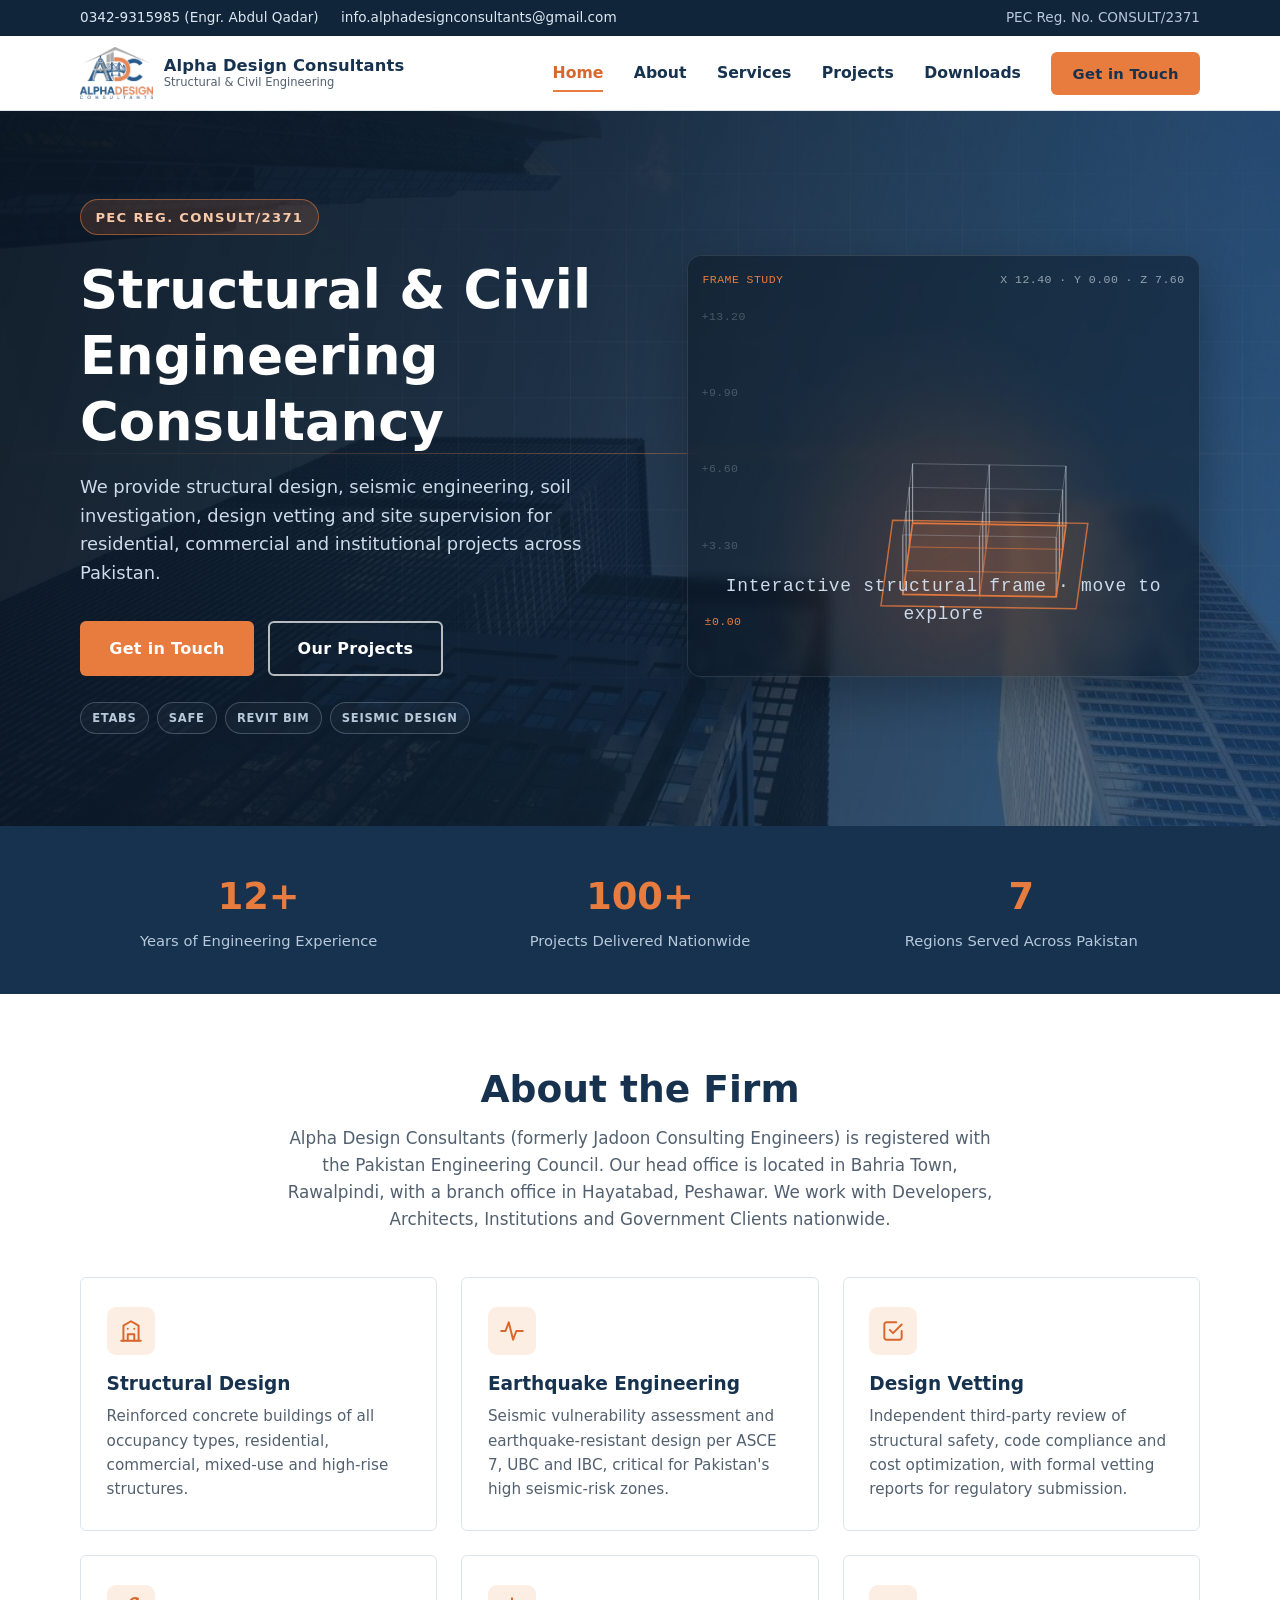
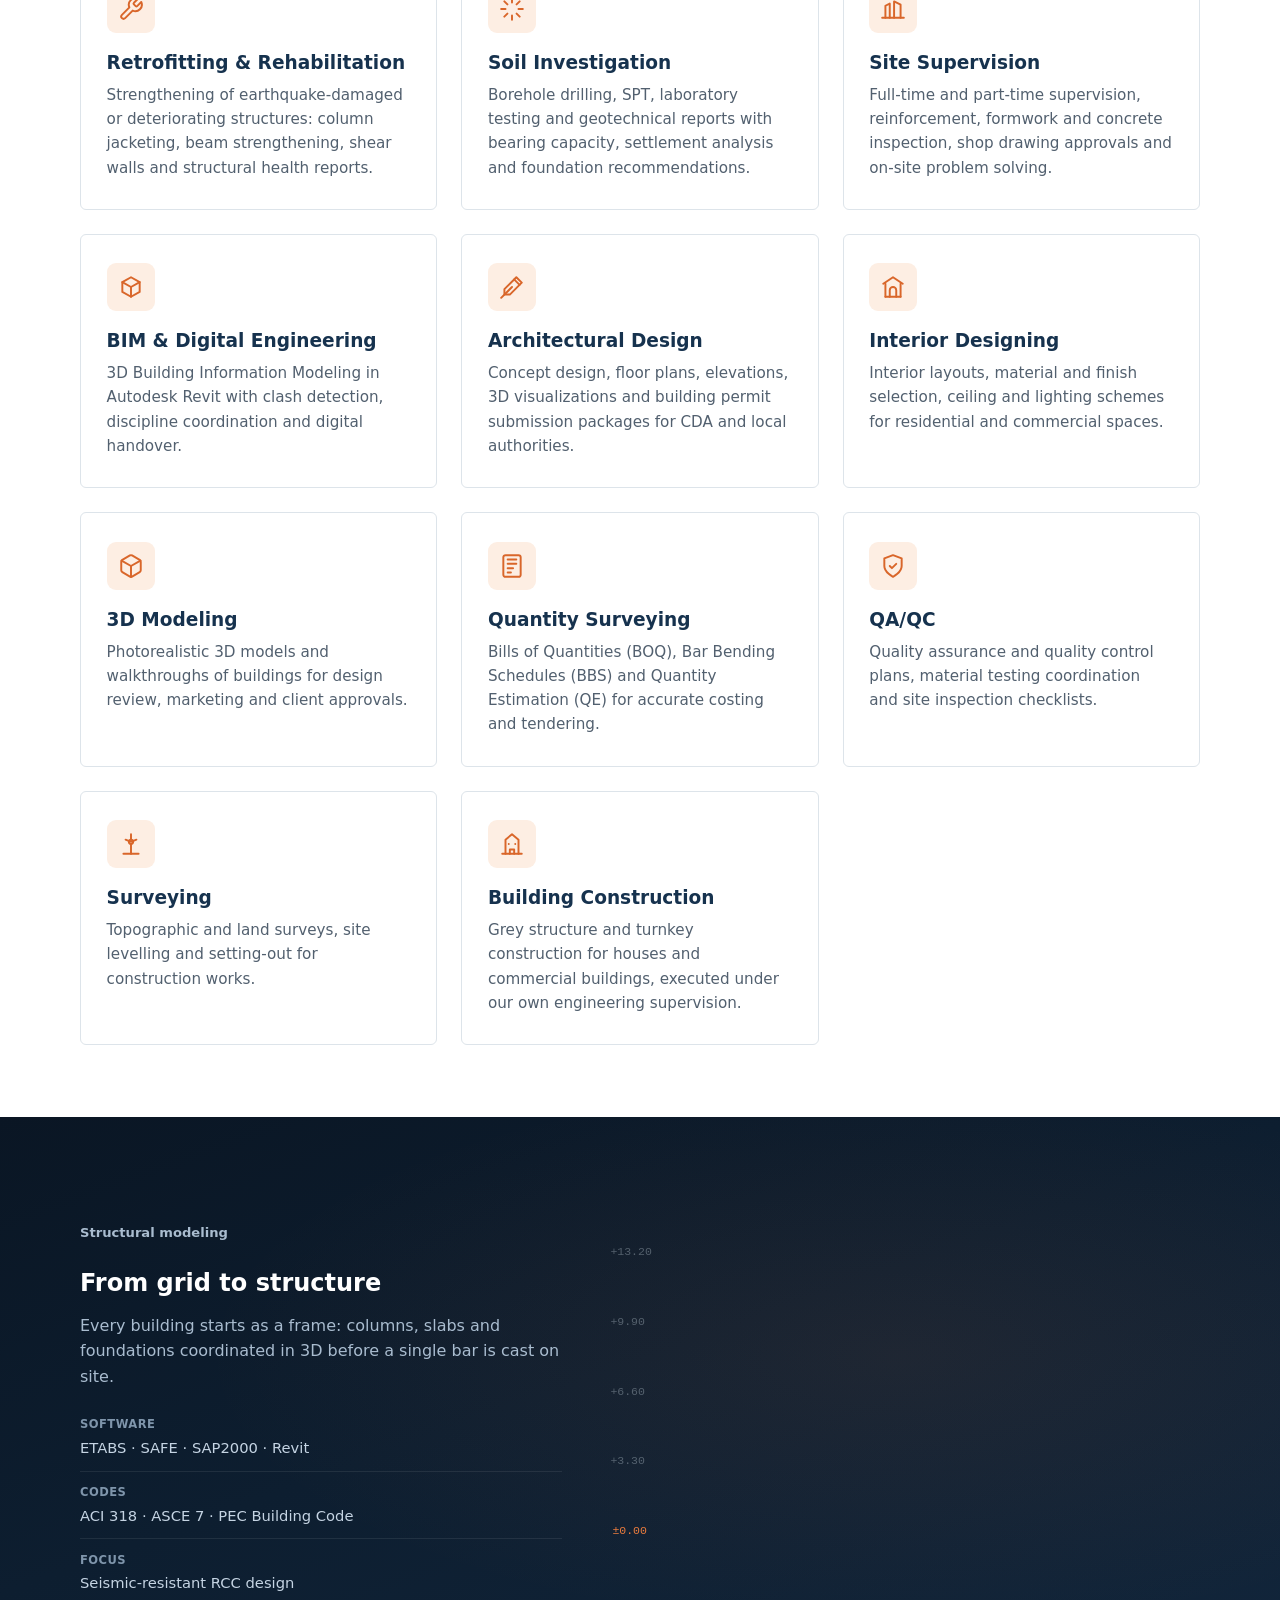
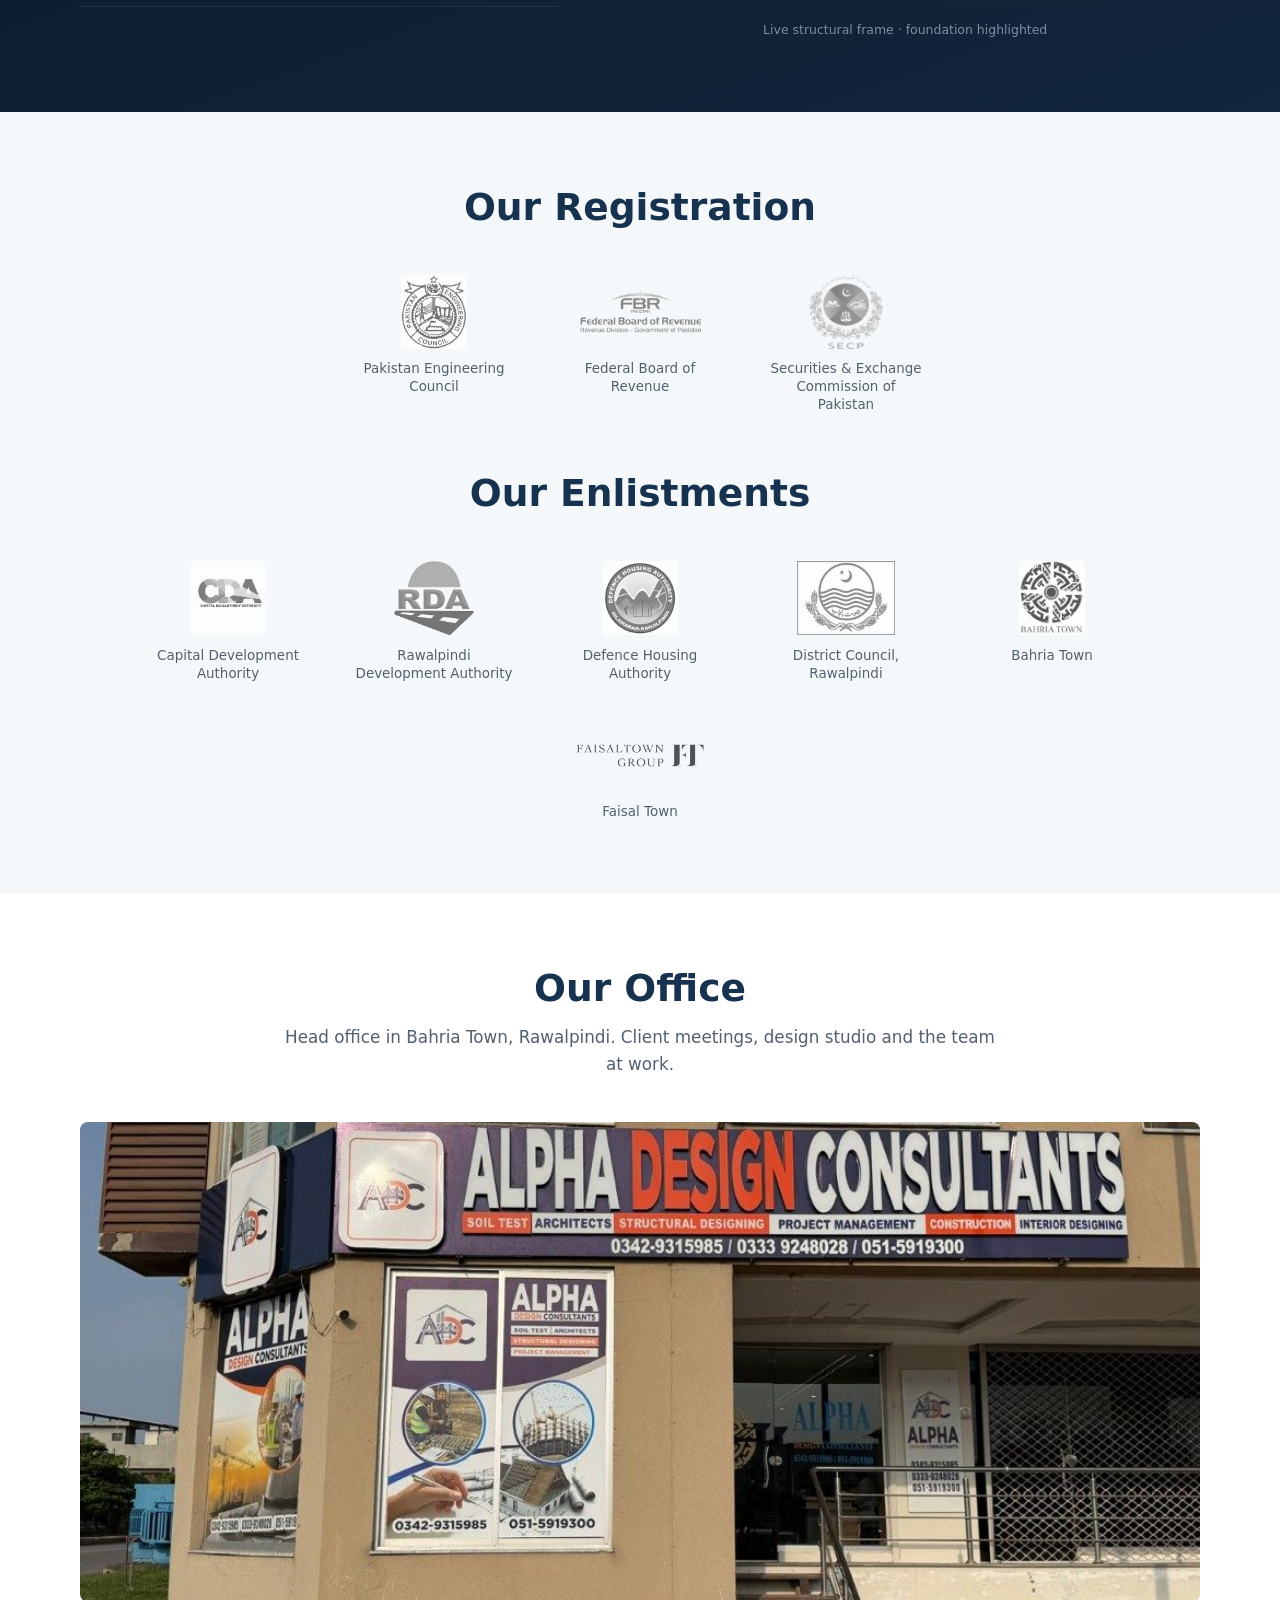
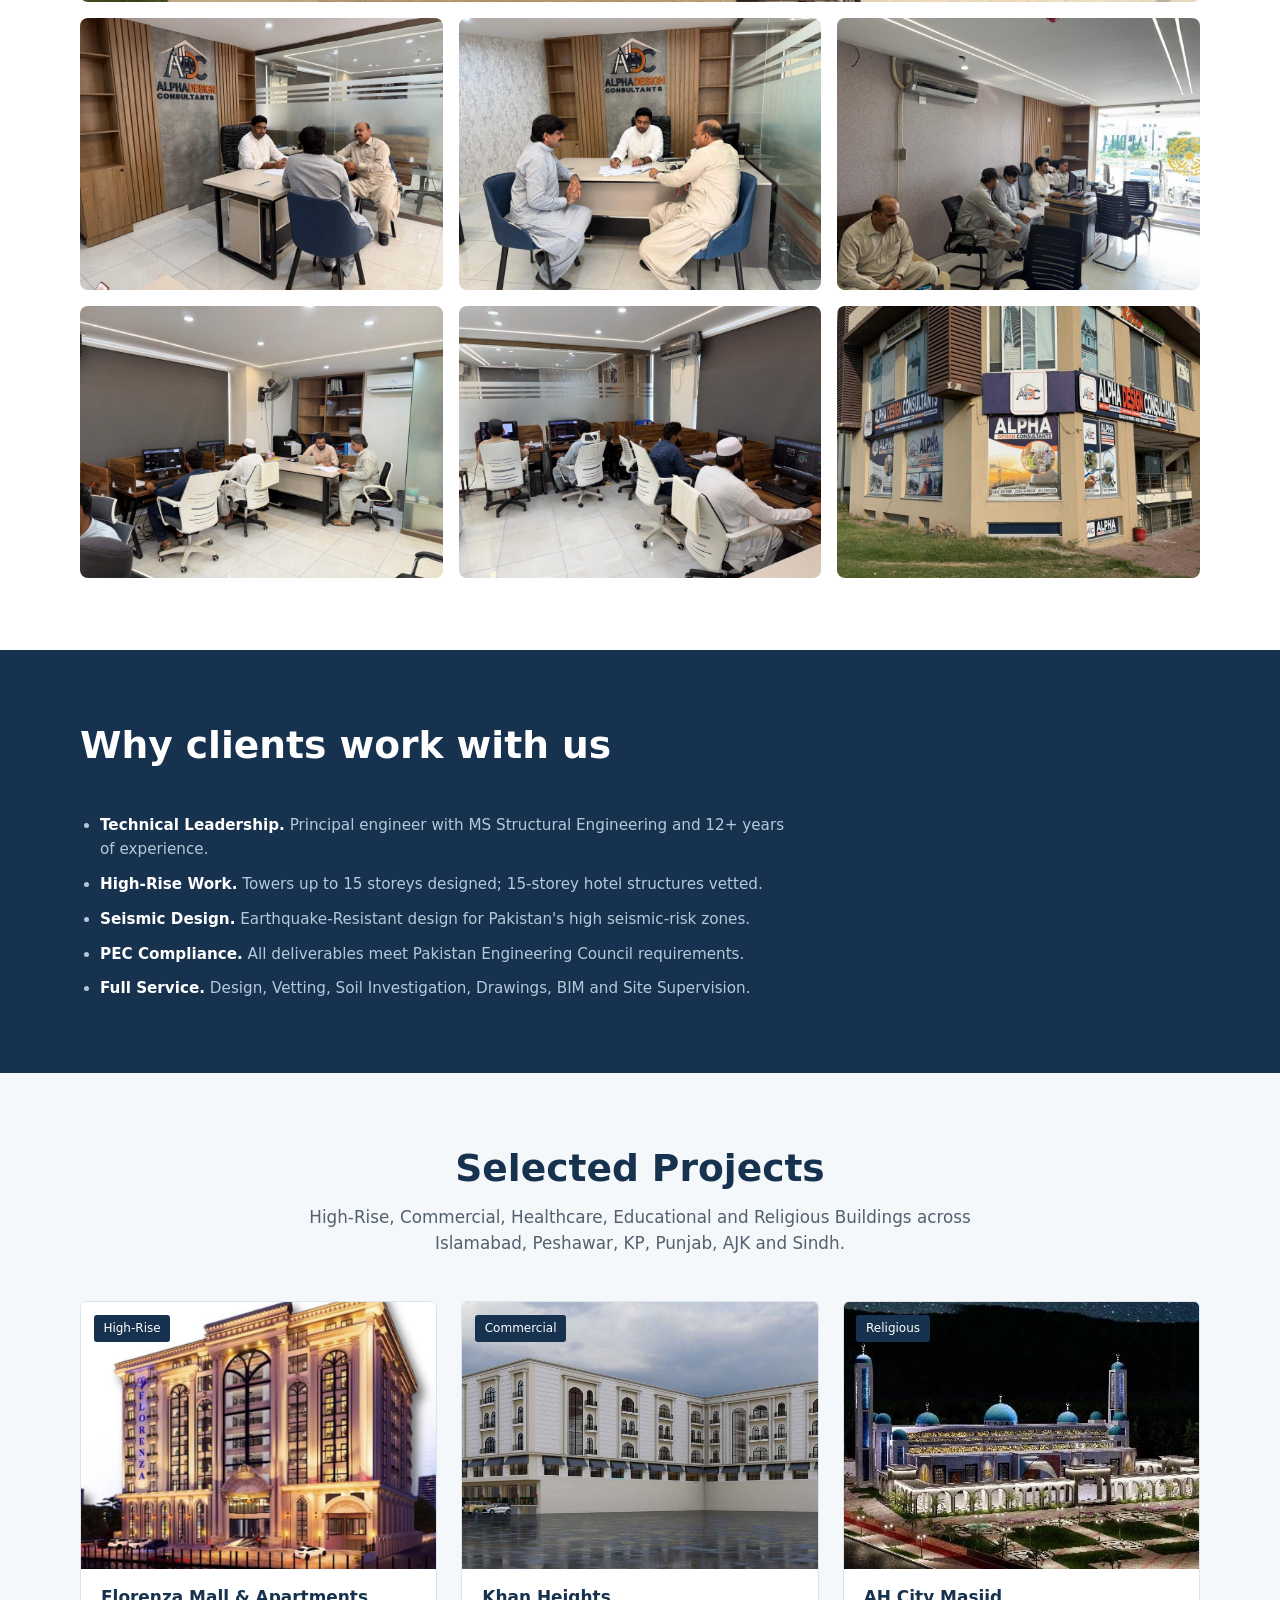
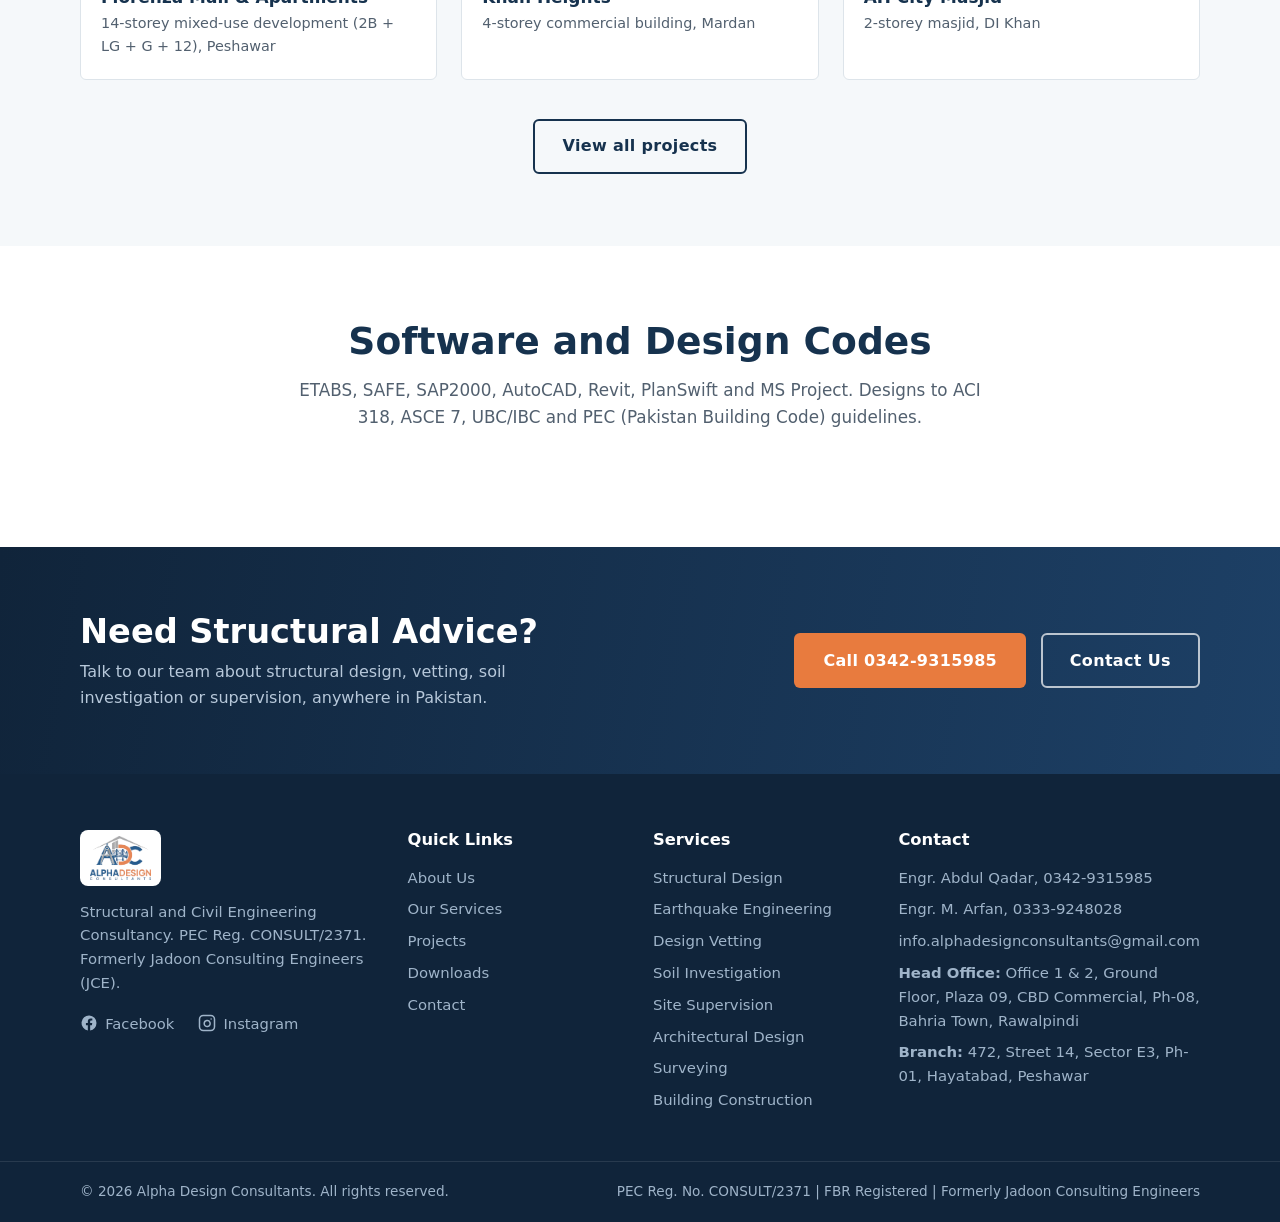
==== commit 9783fc7e: "Make homepage hero interactive with structural frame study and mouse parallax Co-authored-by: Cursor" ====
--- a/index.html
+++ b/index.html
@@ -52,14 +52,39 @@
   <main>
 
     <section class="hero">
-      <div class="container">
-        <div class="hero__inner">
-          <span class="hero__badge">PEC Reg. CONSULT/2371</span>
-          <h1>Structural &amp; Civil Engineering Consultancy</h1>
-          <p>We provide structural design, seismic engineering, soil investigation, design vetting and site supervision for residential, commercial and institutional projects across Pakistan.</p>
-          <div class="hero__actions">
-            <a href="contact.html" class="btn btn--primary">Get in Touch</a>
-            <a href="projects.html" class="btn btn--outline-light">Our Projects</a>
+      <div class="hero__grid" aria-hidden="true"></div>
+      <div class="hero__scan" aria-hidden="true"></div>
+      <div class="container">
+        <div class="hero__layout">
+          <div class="hero__inner">
+            <span class="hero__badge">PEC Reg. CONSULT/2371</span>
+            <h1>Structural &amp; Civil Engineering Consultancy</h1>
+            <p>We provide structural design, seismic engineering, soil investigation, design vetting and site supervision for residential, commercial and institutional projects across Pakistan.</p>
+            <div class="hero__actions">
+              <a href="contact.html" class="btn btn--primary">Get in Touch</a>
+              <a href="projects.html" class="btn btn--outline-light">Our Projects</a>
+            </div>
+            <div class="hero__chips" aria-hidden="true">
+              <span>ETABS</span>
+              <span>SAFE</span>
+              <span>Revit BIM</span>
+              <span>Seismic Design</span>
+            </div>
+          </div>
+          <div class="hero__visual" aria-hidden="true">
+            <div class="hero__hud">
+              <span class="hero__hud-label">Frame study</span>
+              <span class="hero__hud-coord" id="hero-coord">X 12.40 · Y 0.00 · Z 8.10</span>
+            </div>
+            <div class="hero__elevations">
+              <span data-level="4">+13.20</span>
+              <span data-level="3">+9.90</span>
+              <span data-level="2">+6.60</span>
+              <span data-level="1">+3.30</span>
+              <span data-level="0" class="is-active">±0.00</span>
+            </div>
+            <canvas id="hero-structure" width="640" height="520"></canvas>
+            <p class="hero__visual-caption">Interactive structural frame · move to explore</p>
           </div>
         </div>
       </div>
--- a/css/styles.css
+++ b/css/styles.css
@@ -321,16 +321,60 @@
 .hero {
   position: relative;
   --hero-shift: 0px;
+  --mx: 0.5;
+  --my: 0.45;
   background:
-    linear-gradient(100deg, rgba(13, 30, 48, 0.94) 0%, rgba(22, 50, 78, 0.88) 55%, rgba(22, 50, 78, 0.55) 100%),
-    url("../assets/img/hero.jpg") center calc(55% + var(--hero-shift)) / cover no-repeat;
-  color: #fff;
-  padding: 6.5rem 0 7rem;
+    linear-gradient(105deg, rgba(10, 22, 36, 0.96) 0%, rgba(13, 30, 48, 0.9) 42%, rgba(22, 50, 78, 0.62) 100%),
+    url("../assets/img/hero.jpg") center calc(52% + var(--hero-shift)) / cover no-repeat;
+  color: #fff;
+  padding: 5.5rem 0 5.8rem;
   overflow: hidden;
+  isolation: isolate;
+}
+
+.hero__grid {
+  position: absolute;
+  inset: 0;
+  background-image:
+    linear-gradient(rgba(214, 226, 236, 0.05) 1px, transparent 1px),
+    linear-gradient(90deg, rgba(214, 226, 236, 0.05) 1px, transparent 1px);
+  background-size: 56px 56px;
+  background-position:
+    calc(var(--mx) * 18px) calc(var(--my) * 14px),
+    calc(var(--mx) * 18px) calc(var(--my) * 14px);
+  mask-image: radial-gradient(ellipse at 70% 45%, #000 20%, transparent 72%);
+  pointer-events: none;
+  z-index: 0;
+}
+
+.hero__scan {
+  position: absolute;
+  left: 0;
+  right: 0;
+  height: 1px;
+  top: calc(28% + var(--my) * 44%);
+  background: linear-gradient(90deg, transparent, rgba(232, 123, 62, 0.55), transparent);
+  box-shadow: 0 0 18px rgba(232, 123, 62, 0.35);
+  pointer-events: none;
+  z-index: 1;
+  opacity: 0.7;
+  transition: top 0.15s ease-out;
+}
+
+.hero .container {
+  position: relative;
+  z-index: 2;
+}
+
+.hero__layout {
+  display: grid;
+  grid-template-columns: minmax(0, 1.05fr) minmax(280px, 0.95fr);
+  gap: 2rem 2.5rem;
+  align-items: center;
 }
 
 .hero__inner {
-  max-width: 680px;
+  max-width: 640px;
 }
 
 .hero__badge {
@@ -374,6 +418,134 @@
   flex-wrap: wrap;
 }
 
+.hero__chips {
+  display: flex;
+  flex-wrap: wrap;
+  gap: 0.5rem;
+  margin-top: 1.6rem;
+}
+
+.hero__chips span {
+  font-size: 0.72rem;
+  font-weight: 600;
+  letter-spacing: 0.06em;
+  text-transform: uppercase;
+  color: #b7c8da;
+  border: 1px solid rgba(183, 200, 218, 0.28);
+  padding: 0.35rem 0.7rem;
+  border-radius: 999px;
+  background: rgba(255, 255, 255, 0.03);
+}
+
+.hero__visual {
+  position: relative;
+  min-height: 420px;
+  border: 1px solid rgba(214, 226, 236, 0.12);
+  border-radius: 14px;
+  background:
+    radial-gradient(ellipse at 50% 70%, rgba(232, 123, 62, 0.12), transparent 55%),
+    rgba(8, 18, 30, 0.45);
+  backdrop-filter: blur(6px);
+  -webkit-backdrop-filter: blur(6px);
+  overflow: hidden;
+  box-shadow: 0 20px 50px rgba(0, 0, 0, 0.28);
+}
+
+.hero__visual canvas {
+  display: block;
+  width: 100%;
+  height: auto;
+  min-height: 420px;
+}
+
+.hero__hud {
+  position: absolute;
+  top: 0.9rem;
+  left: 0.9rem;
+  right: 0.9rem;
+  display: flex;
+  justify-content: space-between;
+  gap: 0.8rem;
+  z-index: 2;
+  pointer-events: none;
+}
+
+.hero__hud-label,
+.hero__hud-coord,
+.hero__visual-caption,
+.hero__elevations span {
+  font-family: ui-monospace, "Cascadia Code", Consolas, monospace;
+  font-size: 0.72rem;
+  letter-spacing: 0.04em;
+}
+
+.hero__hud-label {
+  color: var(--orange-500);
+  text-transform: uppercase;
+}
+
+.hero__hud-coord {
+  color: rgba(201, 214, 224, 0.7);
+}
+
+.hero__elevations {
+  position: absolute;
+  left: 0.85rem;
+  top: 3.2rem;
+  bottom: 2.8rem;
+  display: flex;
+  flex-direction: column;
+  justify-content: space-between;
+  z-index: 2;
+  pointer-events: none;
+}
+
+.hero__elevations span {
+  color: rgba(201, 214, 224, 0.28);
+  transition: color 0.25s ease, transform 0.25s ease;
+}
+
+.hero__elevations span.is-active {
+  color: var(--orange-500);
+  transform: translateX(3px);
+}
+
+.hero__visual-caption {
+  position: absolute;
+  left: 0;
+  right: 0;
+  bottom: 0.85rem;
+  text-align: center;
+  color: rgba(169, 188, 207, 0.65);
+  z-index: 2;
+  pointer-events: none;
+}
+
+@media (max-width: 980px) {
+  .hero__layout {
+    grid-template-columns: 1fr;
+  }
+
+  .hero__visual {
+    min-height: 340px;
+    max-width: 520px;
+  }
+
+  .hero__visual canvas {
+    min-height: 340px;
+  }
+}
+
+@media (max-width: 640px) {
+  .hero {
+    padding: 4.2rem 0 4.5rem;
+  }
+
+  .hero__chips {
+    display: none;
+  }
+}
+
 /* ------------------------------ Page hero -------------------------------- */
 
 .page-hero {
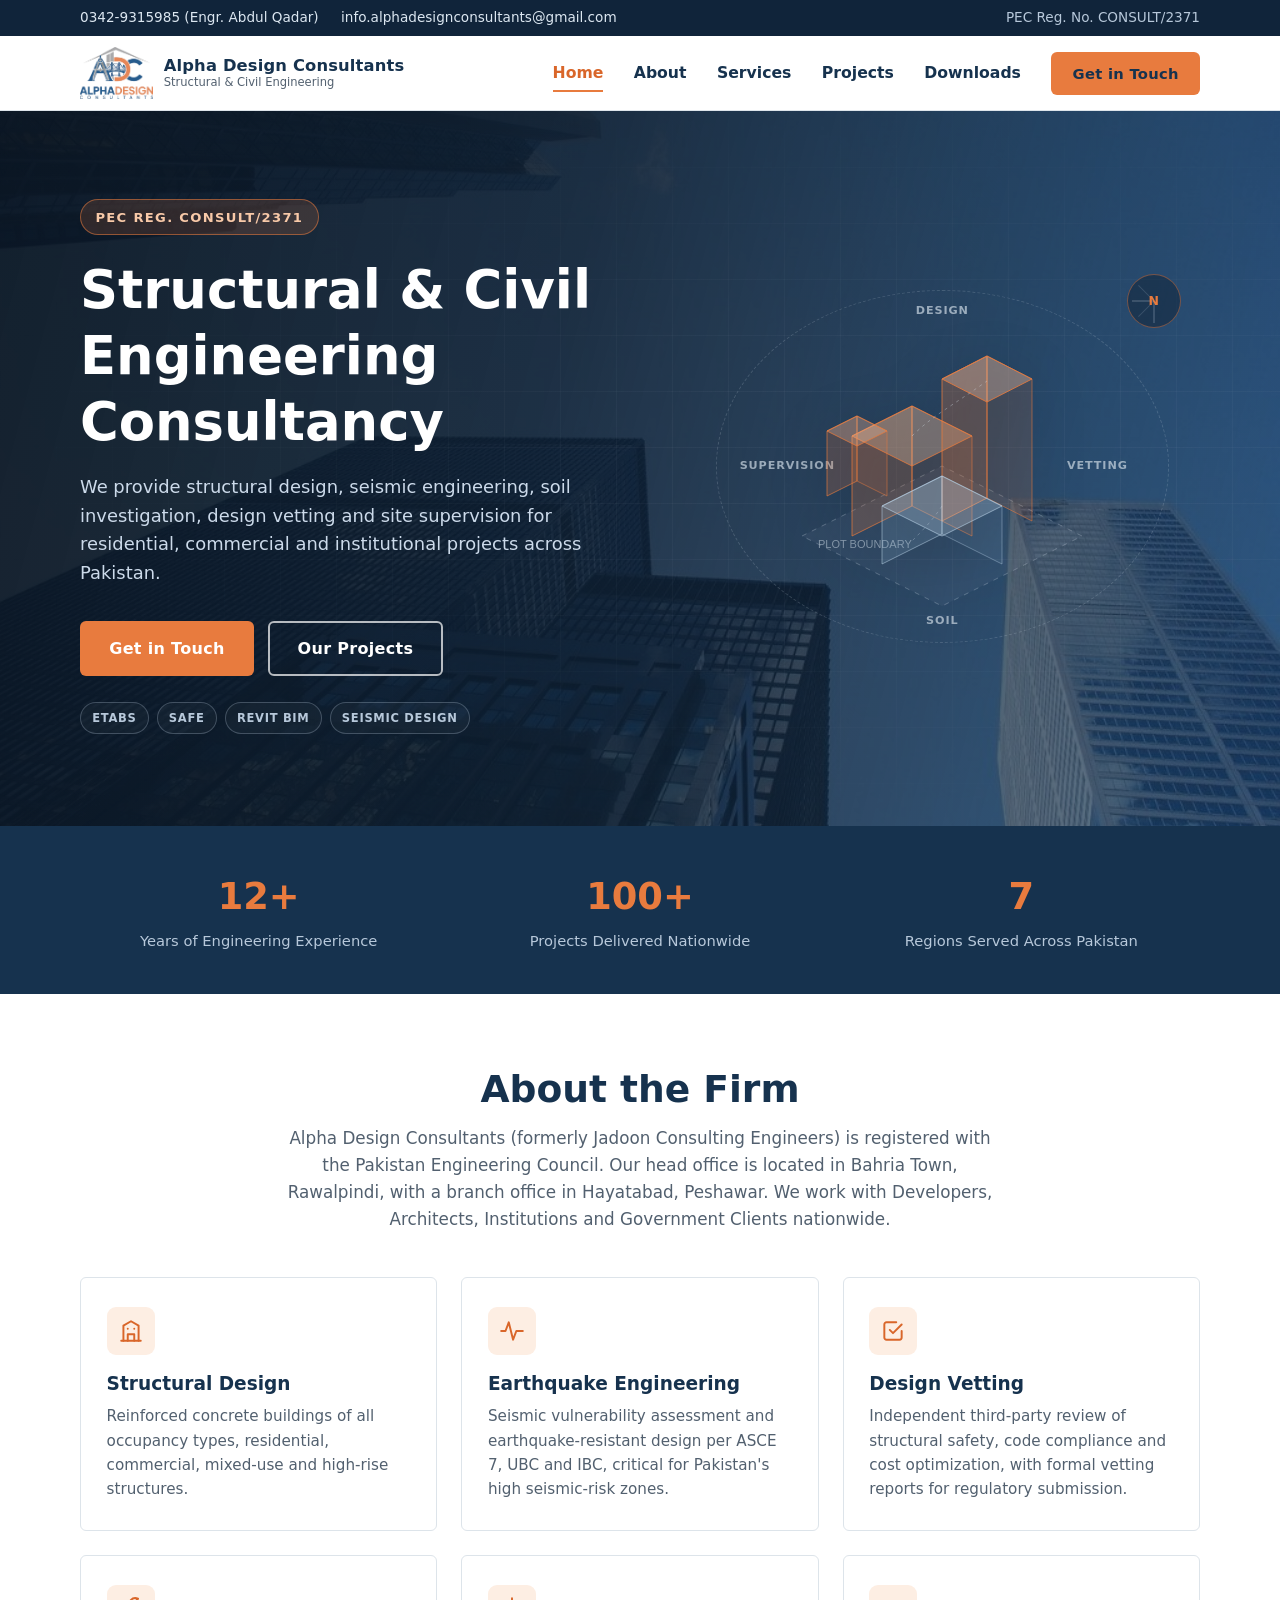
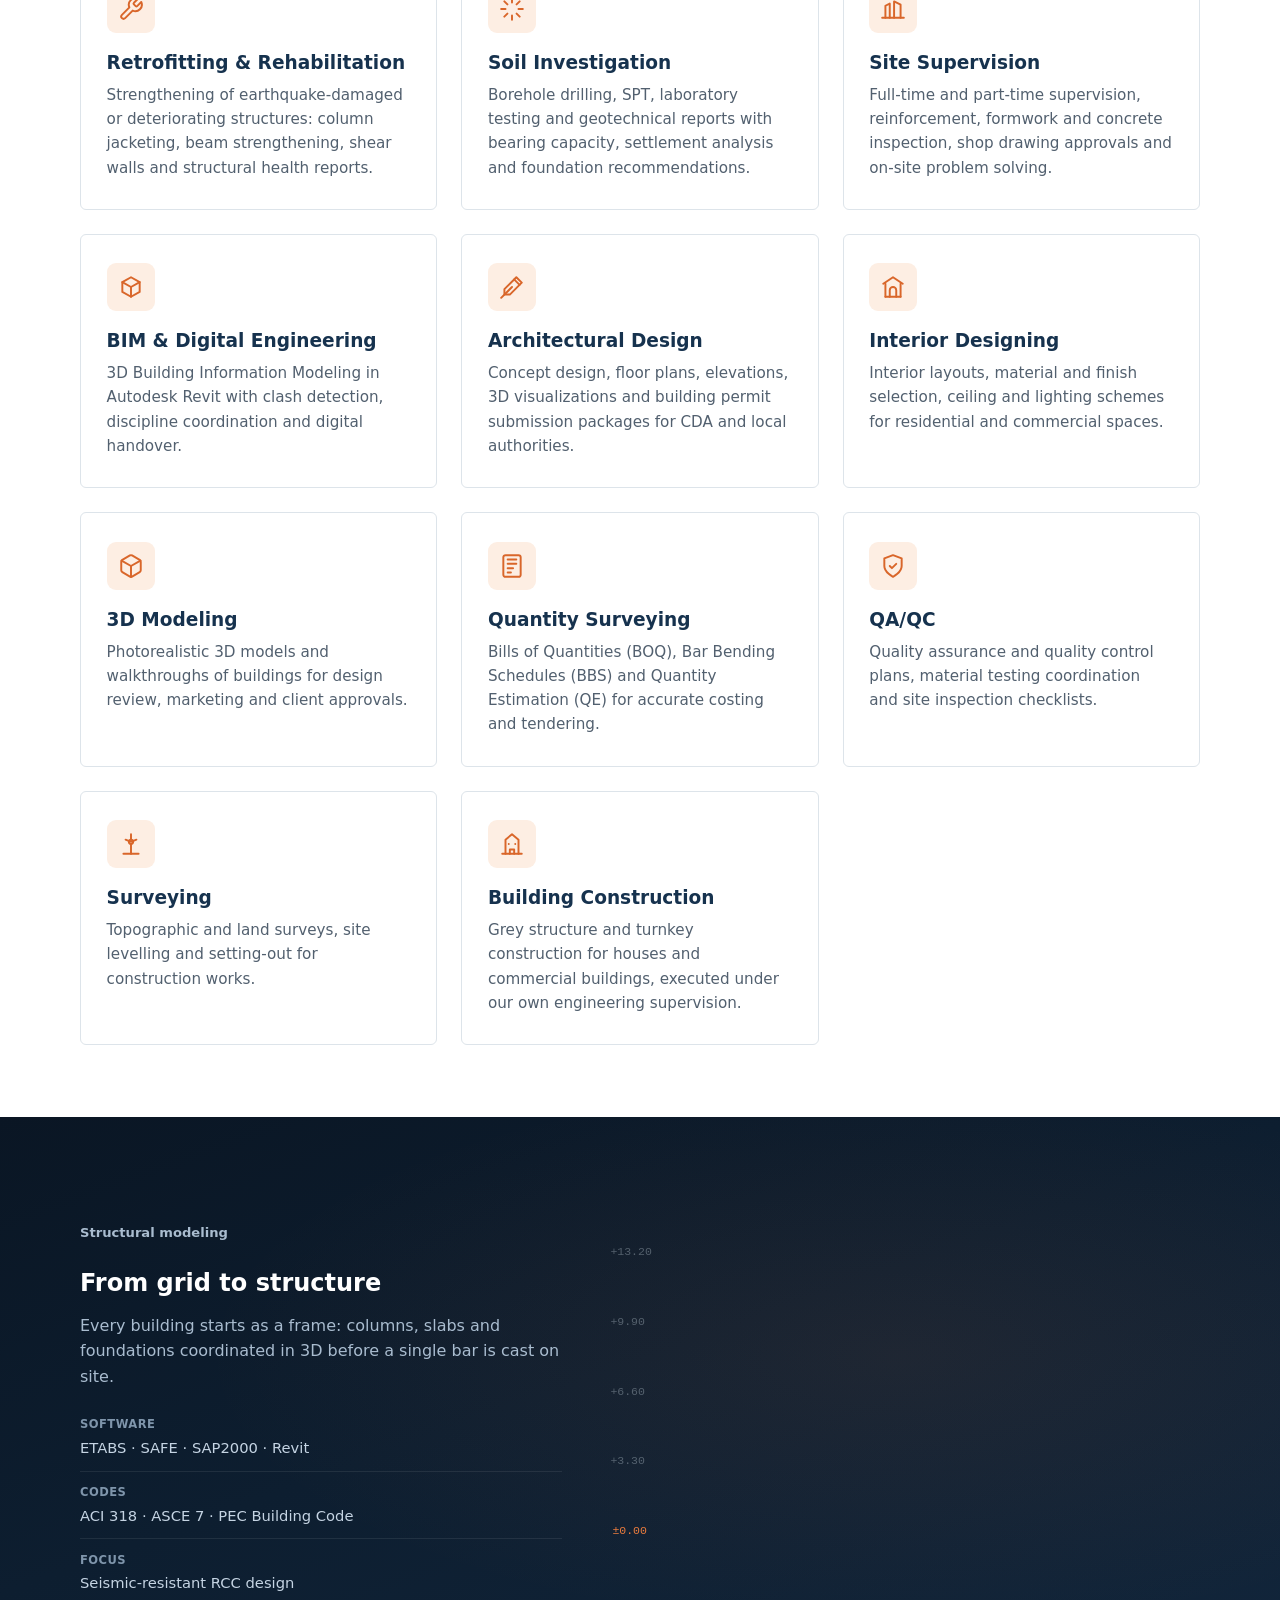
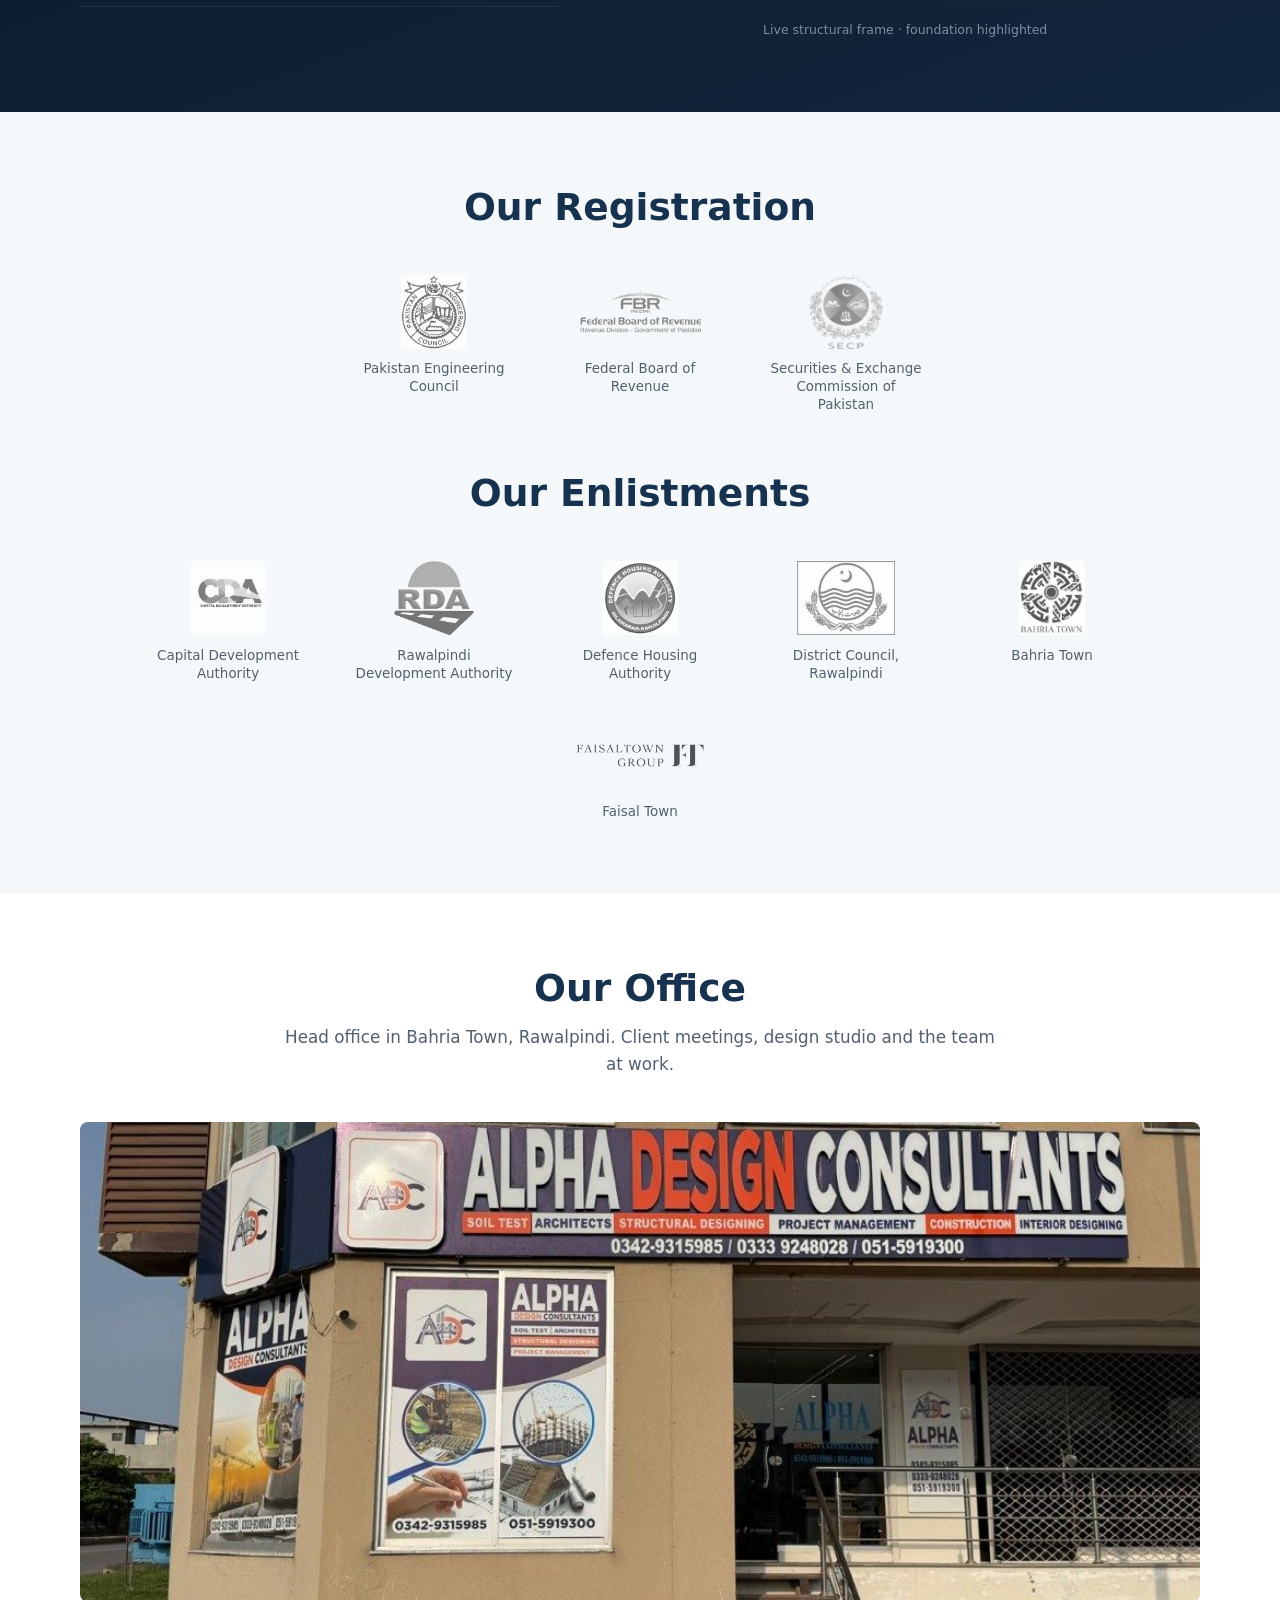
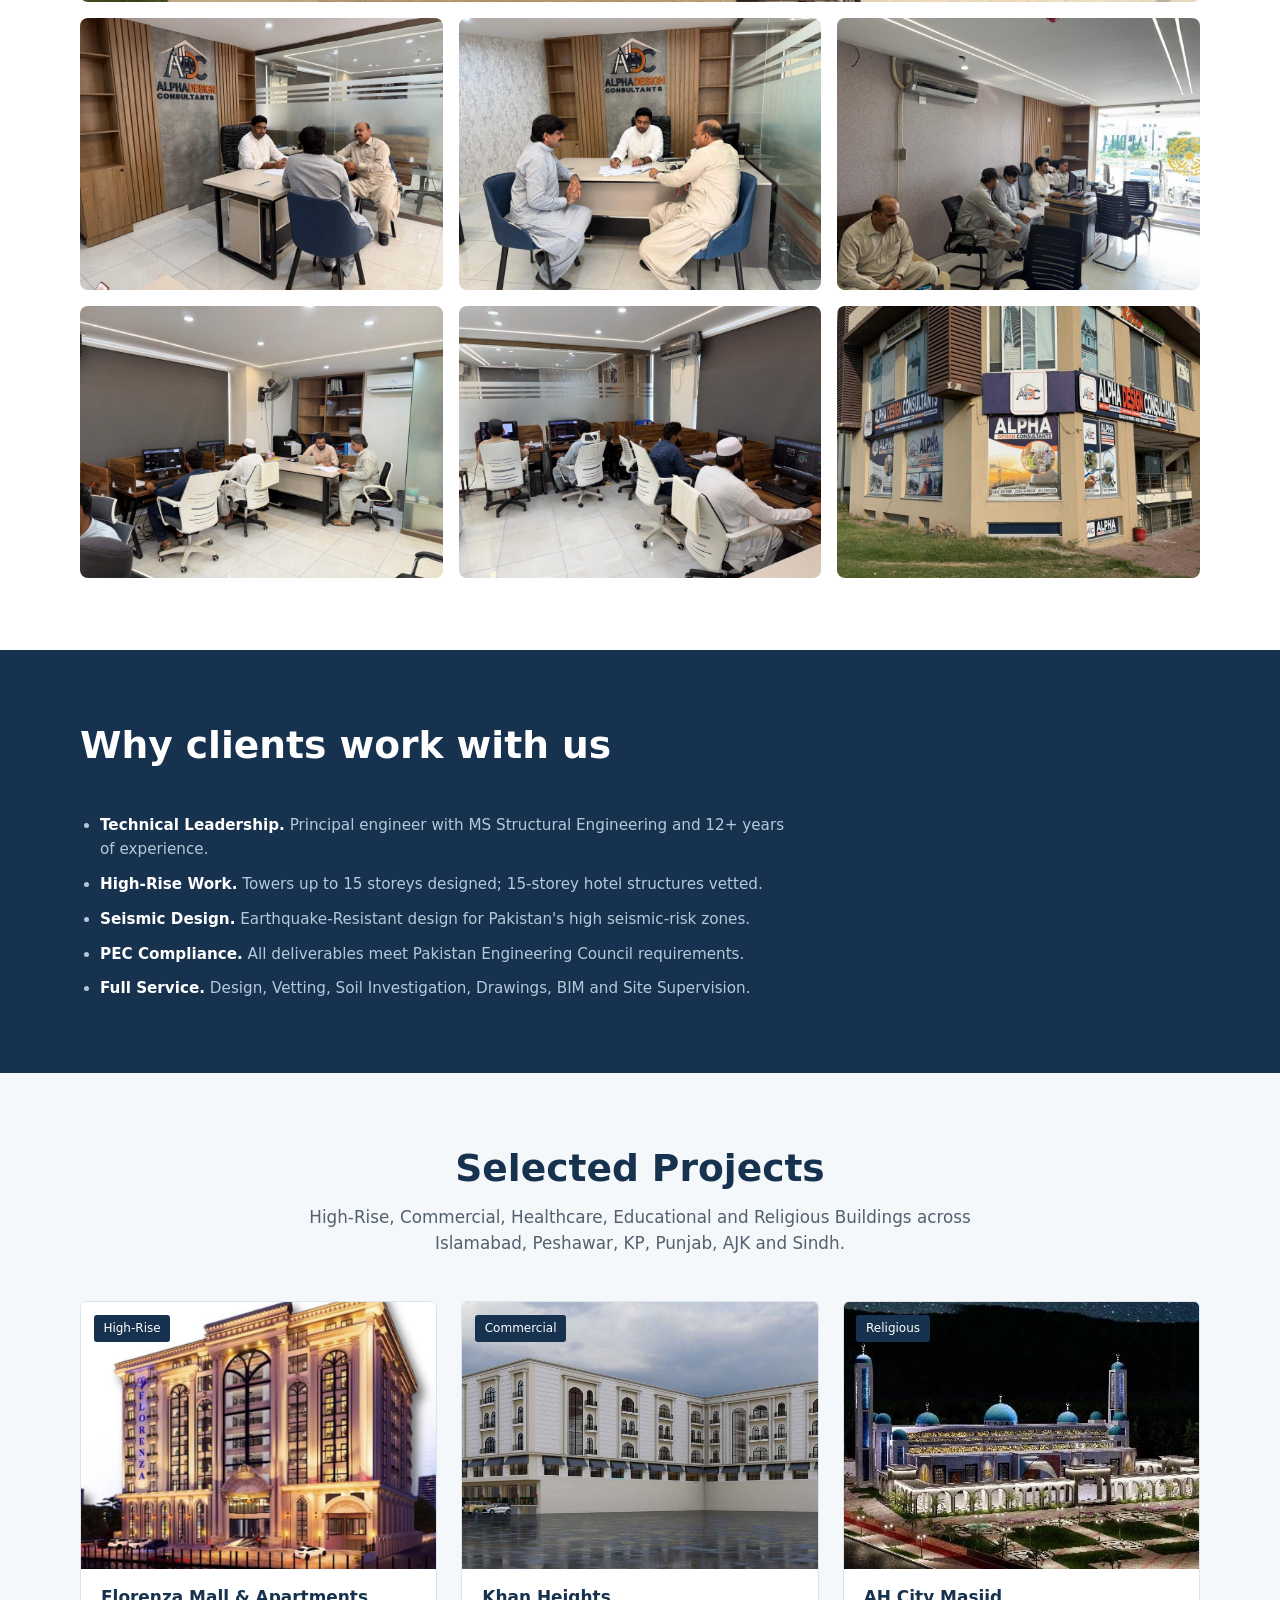
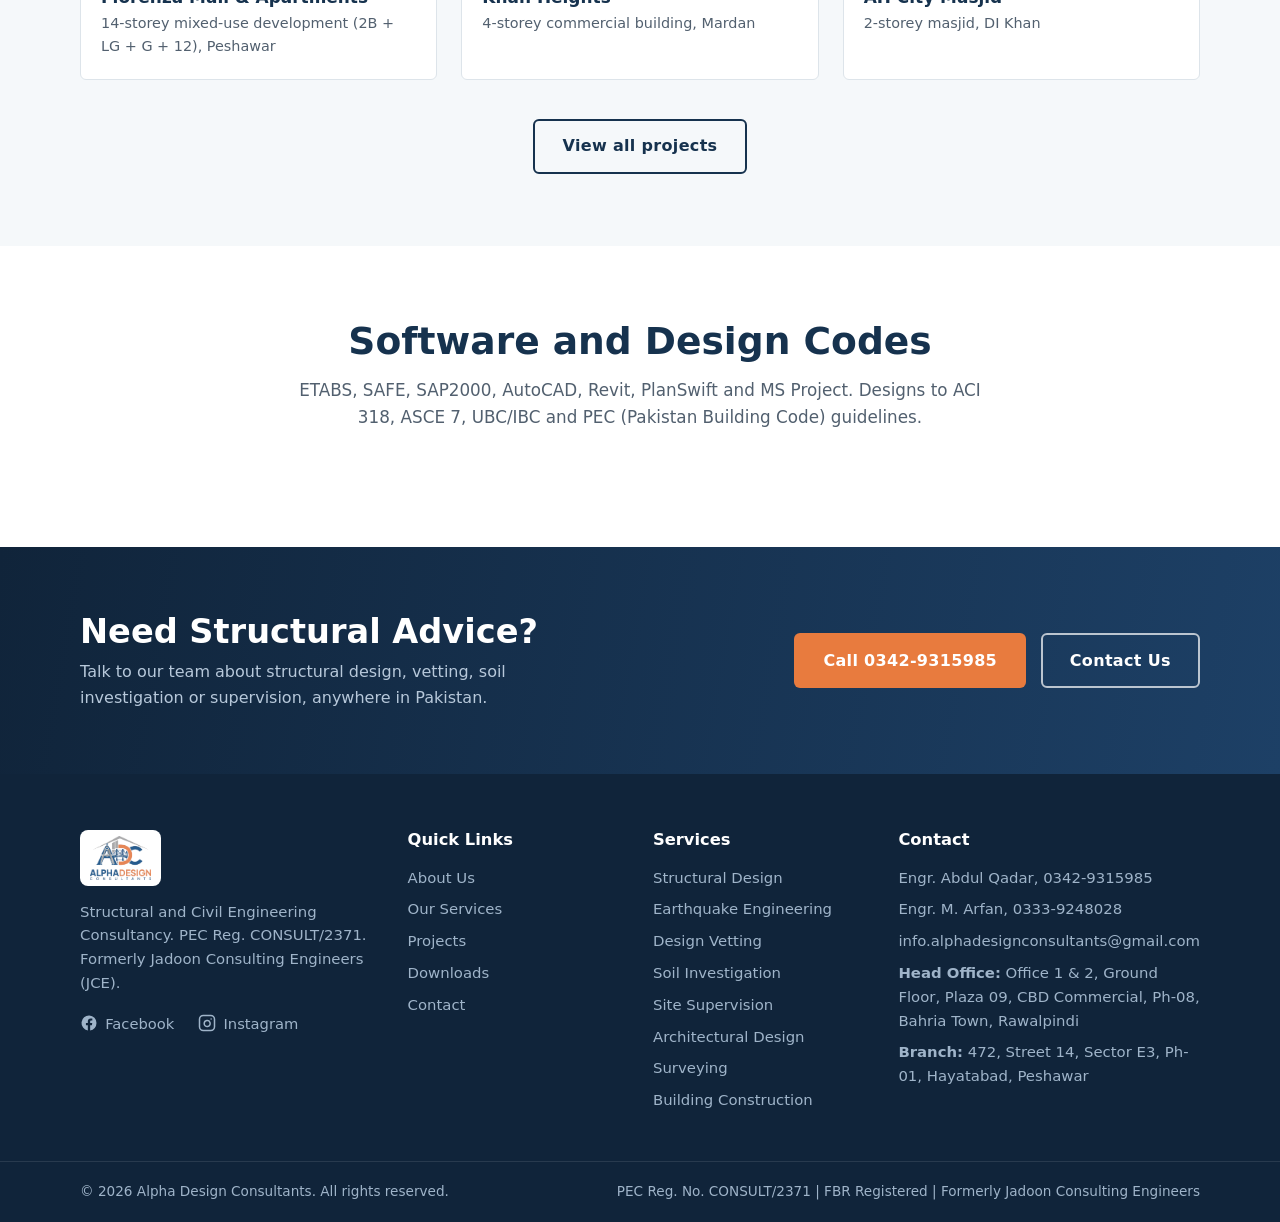
==== commit 5ce5a645: "Replace hero wireframe with interactive isometric site massing Co-authored-by: Cursor <cursoragent@c" ====
--- a/index.html
+++ b/index.html
@@ -53,7 +53,6 @@
 
     <section class="hero">
       <div class="hero__grid" aria-hidden="true"></div>
-      <div class="hero__scan" aria-hidden="true"></div>
       <div class="container">
         <div class="hero__layout">
           <div class="hero__inner">
@@ -71,20 +70,47 @@
               <span>Seismic Design</span>
             </div>
           </div>
-          <div class="hero__visual" aria-hidden="true">
-            <div class="hero__hud">
-              <span class="hero__hud-label">Frame study</span>
-              <span class="hero__hud-coord" id="hero-coord">X 12.40 · Y 0.00 · Z 8.10</span>
-            </div>
-            <div class="hero__elevations">
-              <span data-level="4">+13.20</span>
-              <span data-level="3">+9.90</span>
-              <span data-level="2">+6.60</span>
-              <span data-level="1">+3.30</span>
-              <span data-level="0" class="is-active">±0.00</span>
-            </div>
-            <canvas id="hero-structure" width="640" height="520"></canvas>
-            <p class="hero__visual-caption">Interactive structural frame · move to explore</p>
+          <div class="hero__stage" aria-hidden="true">
+            <div class="hero__stage-orbit">
+              <span>Design</span>
+              <span>Vetting</span>
+              <span>Soil</span>
+              <span>Supervision</span>
+            </div>
+            <div class="hero__compass">
+              <i></i><i></i><i></i><i></i>
+              <strong>N</strong>
+            </div>
+            <div class="hero__massing" id="hero-massing">
+              <svg class="hero__iso" viewBox="0 0 420 360" fill="none" xmlns="http://www.w3.org/2000/svg">
+                <g class="iso-ground">
+                  <path d="M70 250 L210 180 L350 250 L210 320 Z" stroke="rgba(214,226,236,0.28)" stroke-dasharray="5 6" fill="rgba(214,226,236,0.04)"/>
+                  <text x="86" y="262" fill="rgba(201,214,224,0.55)" font-size="11" font-family="Segoe UI, sans-serif">PLOT BOUNDARY</text>
+                </g>
+                <g class="iso-block iso-block--a">
+                  <path d="M120 250 L180 220 L180 120 L120 150 Z" fill="rgba(232,123,62,0.22)" stroke="rgba(232,123,62,0.7)"/>
+                  <path d="M180 220 L240 250 L240 150 L180 120 Z" fill="rgba(232,123,62,0.12)" stroke="rgba(232,123,62,0.55)"/>
+                  <path d="M120 150 L180 120 L240 150 L180 180 Z" fill="rgba(255,210,180,0.28)" stroke="rgba(232,123,62,0.8)"/>
+                </g>
+                <g class="iso-block iso-block--b">
+                  <path d="M210 235 L255 212 L255 70 L210 93 Z" fill="rgba(232,123,62,0.26)" stroke="rgba(232,123,62,0.75)"/>
+                  <path d="M255 212 L300 235 L300 93 L255 70 Z" fill="rgba(232,123,62,0.14)" stroke="rgba(232,123,62,0.55)"/>
+                  <path d="M210 93 L255 70 L300 93 L255 116 Z" fill="rgba(255,210,180,0.3)" stroke="rgba(232,123,62,0.85)"/>
+                </g>
+                <g class="iso-block iso-block--c">
+                  <path d="M150 278 L210 248 L210 190 L150 220 Z" fill="rgba(140,175,205,0.18)" stroke="rgba(180,205,225,0.55)"/>
+                  <path d="M210 248 L270 278 L270 220 L210 190 Z" fill="rgba(140,175,205,0.1)" stroke="rgba(180,205,225,0.4)"/>
+                  <path d="M150 220 L210 190 L270 220 L210 250 Z" fill="rgba(200,220,235,0.22)" stroke="rgba(180,205,225,0.65)"/>
+                </g>
+                <g class="iso-block iso-block--d">
+                  <path d="M95 210 L125 195 L125 130 L95 145 Z" fill="rgba(232,123,62,0.2)" stroke="rgba(232,123,62,0.65)"/>
+                  <path d="M125 195 L155 210 L155 145 L125 130 Z" fill="rgba(232,123,62,0.1)" stroke="rgba(232,123,62,0.5)"/>
+                  <path d="M95 145 L125 130 L155 145 L125 160 Z" fill="rgba(255,210,180,0.24)" stroke="rgba(232,123,62,0.75)"/>
+                </g>
+                <path class="iso-link" d="M180 150 C200 130, 220 120, 255 95" stroke="rgba(214,226,236,0.35)" stroke-dasharray="3 4"/>
+                <path class="iso-link" d="M210 220 C200 235, 190 245, 180 255" stroke="rgba(214,226,236,0.28)" stroke-dasharray="3 4"/>
+              </svg>
+            </div>
           </div>
         </div>
       </div>
--- a/css/styles.css
+++ b/css/styles.css
@@ -321,8 +321,10 @@
 .hero {
   position: relative;
   --hero-shift: 0px;
-  --mx: 0.5;
-  --my: 0.45;
+  --mx: 0;
+  --my: 0;
+  --tilt-x: 0deg;
+  --tilt-y: 0deg;
   background:
     linear-gradient(105deg, rgba(10, 22, 36, 0.96) 0%, rgba(13, 30, 48, 0.9) 42%, rgba(22, 50, 78, 0.62) 100%),
     url("../assets/img/hero.jpg") center calc(52% + var(--hero-shift)) / cover no-repeat;
@@ -336,29 +338,15 @@
   position: absolute;
   inset: 0;
   background-image:
-    linear-gradient(rgba(214, 226, 236, 0.05) 1px, transparent 1px),
-    linear-gradient(90deg, rgba(214, 226, 236, 0.05) 1px, transparent 1px);
+    linear-gradient(rgba(214, 226, 236, 0.045) 1px, transparent 1px),
+    linear-gradient(90deg, rgba(214, 226, 236, 0.045) 1px, transparent 1px);
   background-size: 56px 56px;
   background-position:
-    calc(var(--mx) * 18px) calc(var(--my) * 14px),
-    calc(var(--mx) * 18px) calc(var(--my) * 14px);
-  mask-image: radial-gradient(ellipse at 70% 45%, #000 20%, transparent 72%);
+    calc(var(--mx) * 12px) calc(var(--my) * 10px),
+    calc(var(--mx) * 12px) calc(var(--my) * 10px);
+  mask-image: radial-gradient(ellipse at 72% 48%, #000 18%, transparent 75%);
   pointer-events: none;
   z-index: 0;
-}
-
-.hero__scan {
-  position: absolute;
-  left: 0;
-  right: 0;
-  height: 1px;
-  top: calc(28% + var(--my) * 44%);
-  background: linear-gradient(90deg, transparent, rgba(232, 123, 62, 0.55), transparent);
-  box-shadow: 0 0 18px rgba(232, 123, 62, 0.35);
-  pointer-events: none;
-  z-index: 1;
-  opacity: 0.7;
-  transition: top 0.15s ease-out;
 }
 
 .hero .container {
@@ -369,7 +357,7 @@
 .hero__layout {
   display: grid;
   grid-template-columns: minmax(0, 1.05fr) minmax(280px, 0.95fr);
-  gap: 2rem 2.5rem;
+  gap: 2rem 2.2rem;
   align-items: center;
 }
 
@@ -437,88 +425,135 @@
   background: rgba(255, 255, 255, 0.03);
 }
 
-.hero__visual {
+/* Conceptual site massing — not a structural wireframe */
+.hero__stage {
   position: relative;
+  width: 100%;
+  min-width: 280px;
   min-height: 420px;
-  border: 1px solid rgba(214, 226, 236, 0.12);
-  border-radius: 14px;
-  background:
-    radial-gradient(ellipse at 50% 70%, rgba(232, 123, 62, 0.12), transparent 55%),
-    rgba(8, 18, 30, 0.45);
-  backdrop-filter: blur(6px);
-  -webkit-backdrop-filter: blur(6px);
-  overflow: hidden;
-  box-shadow: 0 20px 50px rgba(0, 0, 0, 0.28);
-}
-
-.hero__visual canvas {
+  display: grid;
+  place-items: center;
+  perspective: 900px;
+}
+
+.hero__stage-orbit {
+  position: absolute;
+  inset: 8% 6%;
+  border: 1px dashed rgba(214, 226, 236, 0.18);
+  border-radius: 50%;
+  animation: hero-orbit-spin 36s linear infinite;
+  pointer-events: none;
+}
+
+.hero__stage-orbit span {
+  position: absolute;
+  left: 50%;
+  top: 50%;
+  font-size: 0.7rem;
+  font-weight: 600;
+  letter-spacing: 0.08em;
+  text-transform: uppercase;
+  color: rgba(201, 214, 224, 0.72);
+  white-space: nowrap;
+}
+
+.hero__stage-orbit span:nth-child(1) { transform: translate(-50%, -50%) rotate(0deg) translateY(-155px) rotate(0deg); }
+.hero__stage-orbit span:nth-child(2) { transform: translate(-50%, -50%) rotate(90deg) translateY(-155px) rotate(-90deg); }
+.hero__stage-orbit span:nth-child(3) { transform: translate(-50%, -50%) rotate(180deg) translateY(-155px) rotate(-180deg); }
+.hero__stage-orbit span:nth-child(4) { transform: translate(-50%, -50%) rotate(270deg) translateY(-155px) rotate(-270deg); }
+
+.hero__compass {
+  position: absolute;
+  top: 1.1rem;
+  right: 1.2rem;
+  width: 54px;
+  height: 54px;
+  border-radius: 50%;
+  border: 1px solid rgba(232, 123, 62, 0.45);
+  background: rgba(8, 18, 30, 0.35);
+  display: grid;
+  place-items: center;
+  z-index: 3;
+}
+
+.hero__compass i {
+  position: absolute;
+  width: 1px;
+  height: 42%;
+  background: rgba(214, 226, 236, 0.35);
+  top: 50%;
+  left: 50%;
+  transform-origin: top center;
+}
+
+.hero__compass i:nth-child(1) { transform: translate(-50%, 0) rotate(0deg); }
+.hero__compass i:nth-child(2) { transform: translate(-50%, 0) rotate(90deg); }
+.hero__compass i:nth-child(3) { transform: translate(-50%, 0) rotate(45deg); opacity: 0.45; }
+.hero__compass i:nth-child(4) { transform: translate(-50%, 0) rotate(135deg); opacity: 0.45; }
+
+.hero__compass strong {
+  position: relative;
+  z-index: 1;
+  color: var(--orange-500);
+  font-size: 0.78rem;
+  font-weight: 700;
+}
+
+.hero__massing {
+  position: relative;
+  z-index: 1;
+  width: min(100%, 420px);
+  transform:
+    translate3d(calc(var(--mx) * 12px), calc(var(--my) * 10px), 0)
+    rotateX(var(--tilt-x))
+    rotateY(var(--tilt-y));
+  transition: transform 0.35s cubic-bezier(0.22, 1, 0.36, 1);
+  filter: drop-shadow(0 18px 30px rgba(0, 0, 0, 0.35));
+}
+
+.hero__iso {
   display: block;
   width: 100%;
   height: auto;
-  min-height: 420px;
-}
-
-.hero__hud {
-  position: absolute;
-  top: 0.9rem;
-  left: 0.9rem;
-  right: 0.9rem;
-  display: flex;
-  justify-content: space-between;
-  gap: 0.8rem;
-  z-index: 2;
-  pointer-events: none;
-}
-
-.hero__hud-label,
-.hero__hud-coord,
-.hero__visual-caption,
-.hero__elevations span {
-  font-family: ui-monospace, "Cascadia Code", Consolas, monospace;
-  font-size: 0.72rem;
-  letter-spacing: 0.04em;
-}
-
-.hero__hud-label {
-  color: var(--orange-500);
-  text-transform: uppercase;
-}
-
-.hero__hud-coord {
-  color: rgba(201, 214, 224, 0.7);
-}
-
-.hero__elevations {
-  position: absolute;
-  left: 0.85rem;
-  top: 3.2rem;
-  bottom: 2.8rem;
-  display: flex;
-  flex-direction: column;
-  justify-content: space-between;
-  z-index: 2;
-  pointer-events: none;
-}
-
-.hero__elevations span {
-  color: rgba(201, 214, 224, 0.28);
-  transition: color 0.25s ease, transform 0.25s ease;
-}
-
-.hero__elevations span.is-active {
-  color: var(--orange-500);
-  transform: translateX(3px);
-}
-
-.hero__visual-caption {
-  position: absolute;
-  left: 0;
-  right: 0;
-  bottom: 0.85rem;
-  text-align: center;
-  color: rgba(169, 188, 207, 0.65);
-  z-index: 2;
-  pointer-events: none;
+  overflow: visible;
+}
+
+.iso-block {
+  transform-box: fill-box;
+  transform-origin: center;
+  animation: hero-iso-float 5.2s ease-in-out infinite;
+}
+
+.iso-block--a { animation-delay: 0s; }
+.iso-block--b { animation-delay: 0.35s; }
+.iso-block--c { animation-delay: 0.7s; }
+.iso-block--d { animation-delay: 1s; }
+
+.iso-ground {
+  animation: hero-iso-pulse 4.8s ease-in-out infinite;
+}
+
+.iso-link {
+  stroke-dashoffset: 0;
+  animation: hero-iso-dash 8s linear infinite;
+}
+
+@keyframes hero-orbit-spin {
+  to { transform: rotate(360deg); }
+}
+
+@keyframes hero-iso-float {
+  0%, 100% { transform: translateY(0); }
+  50% { transform: translateY(-7px); }
+}
+
+@keyframes hero-iso-pulse {
+  0%, 100% { opacity: 0.85; }
+  50% { opacity: 1; }
+}
+
+@keyframes hero-iso-dash {
+  to { stroke-dashoffset: -40; }
 }
 
 @media (max-width: 980px) {
@@ -526,13 +561,10 @@
     grid-template-columns: 1fr;
   }
 
-  .hero__visual {
-    min-height: 340px;
-    max-width: 520px;
-  }
-
-  .hero__visual canvas {
-    min-height: 340px;
+  .hero__stage {
+    min-height: 360px;
+    max-width: 480px;
+    margin-inline: auto;
   }
 }
 
@@ -543,6 +575,19 @@
 
   .hero__chips {
     display: none;
+  }
+
+  .hero__stage-orbit {
+    display: none;
+  }
+}
+
+@media (prefers-reduced-motion: reduce) {
+  .hero__stage-orbit,
+  .iso-block,
+  .iso-ground,
+  .iso-link {
+    animation: none;
   }
 }
 
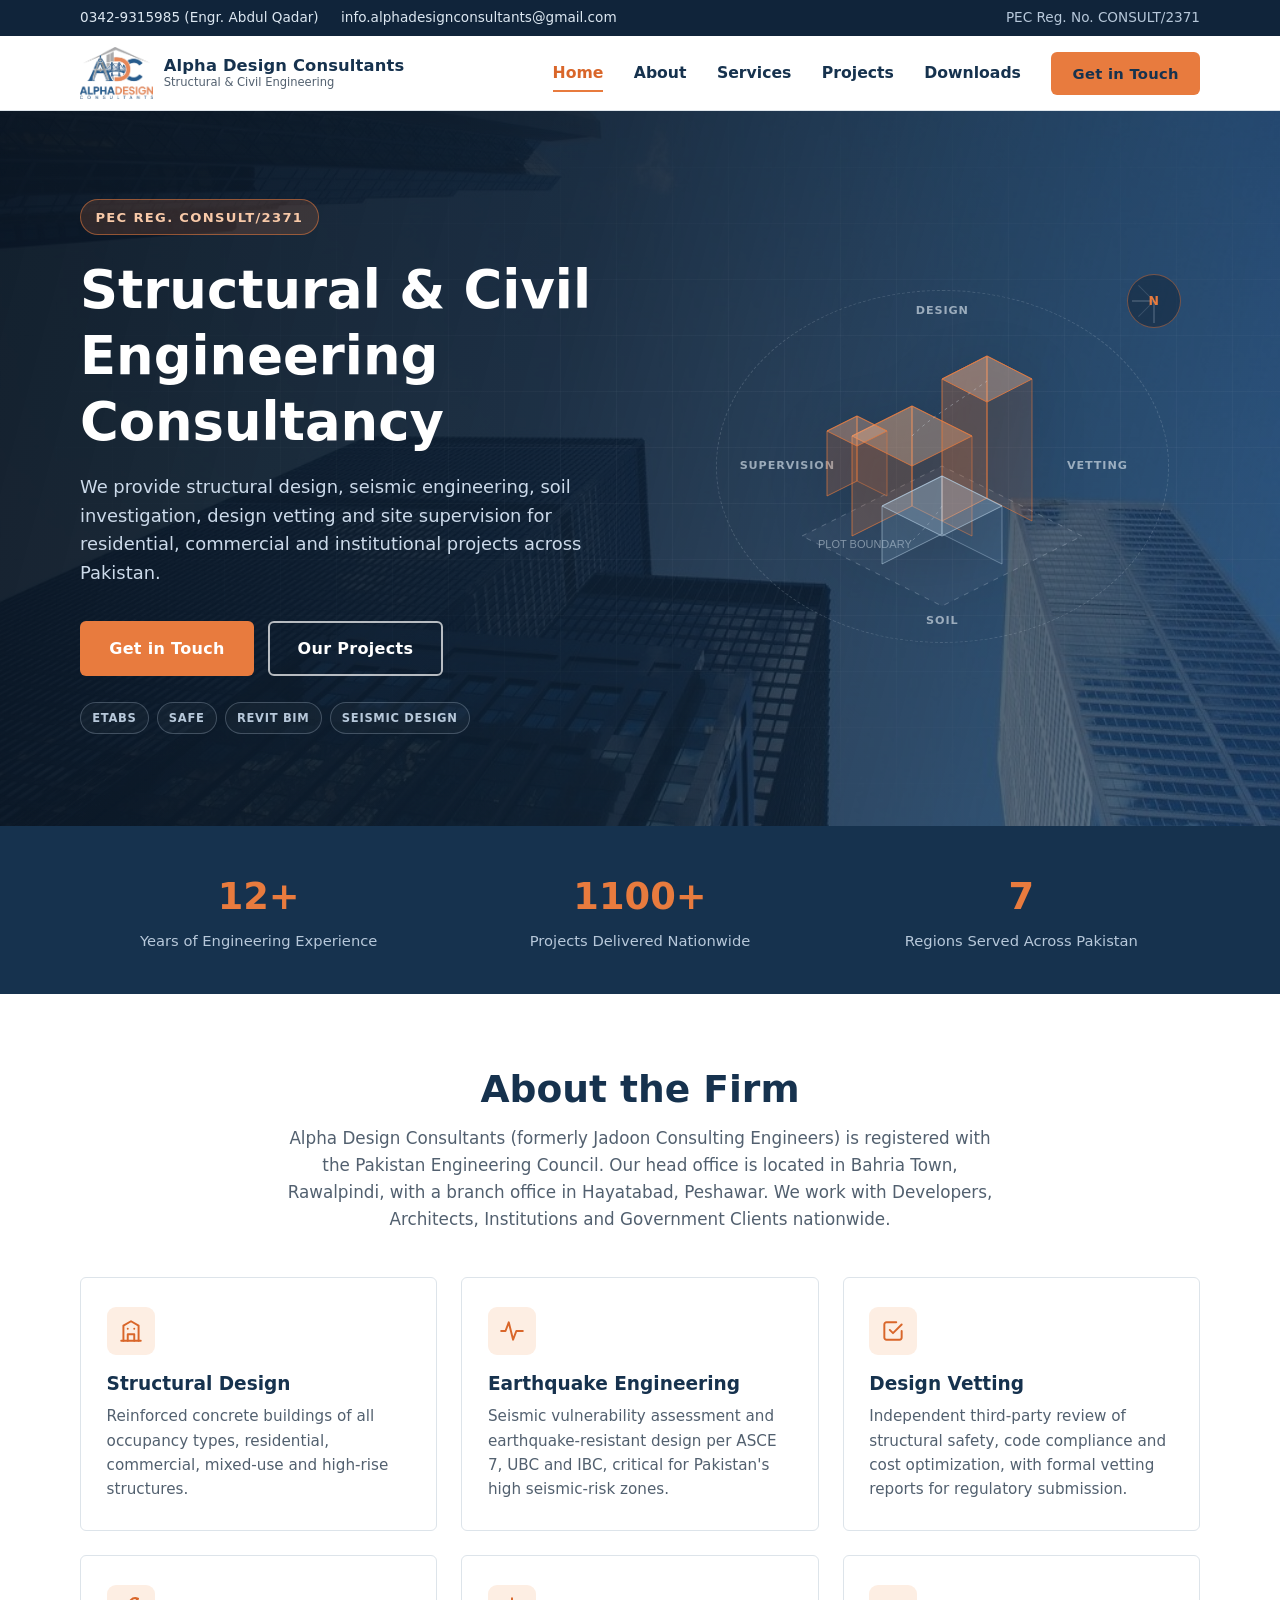
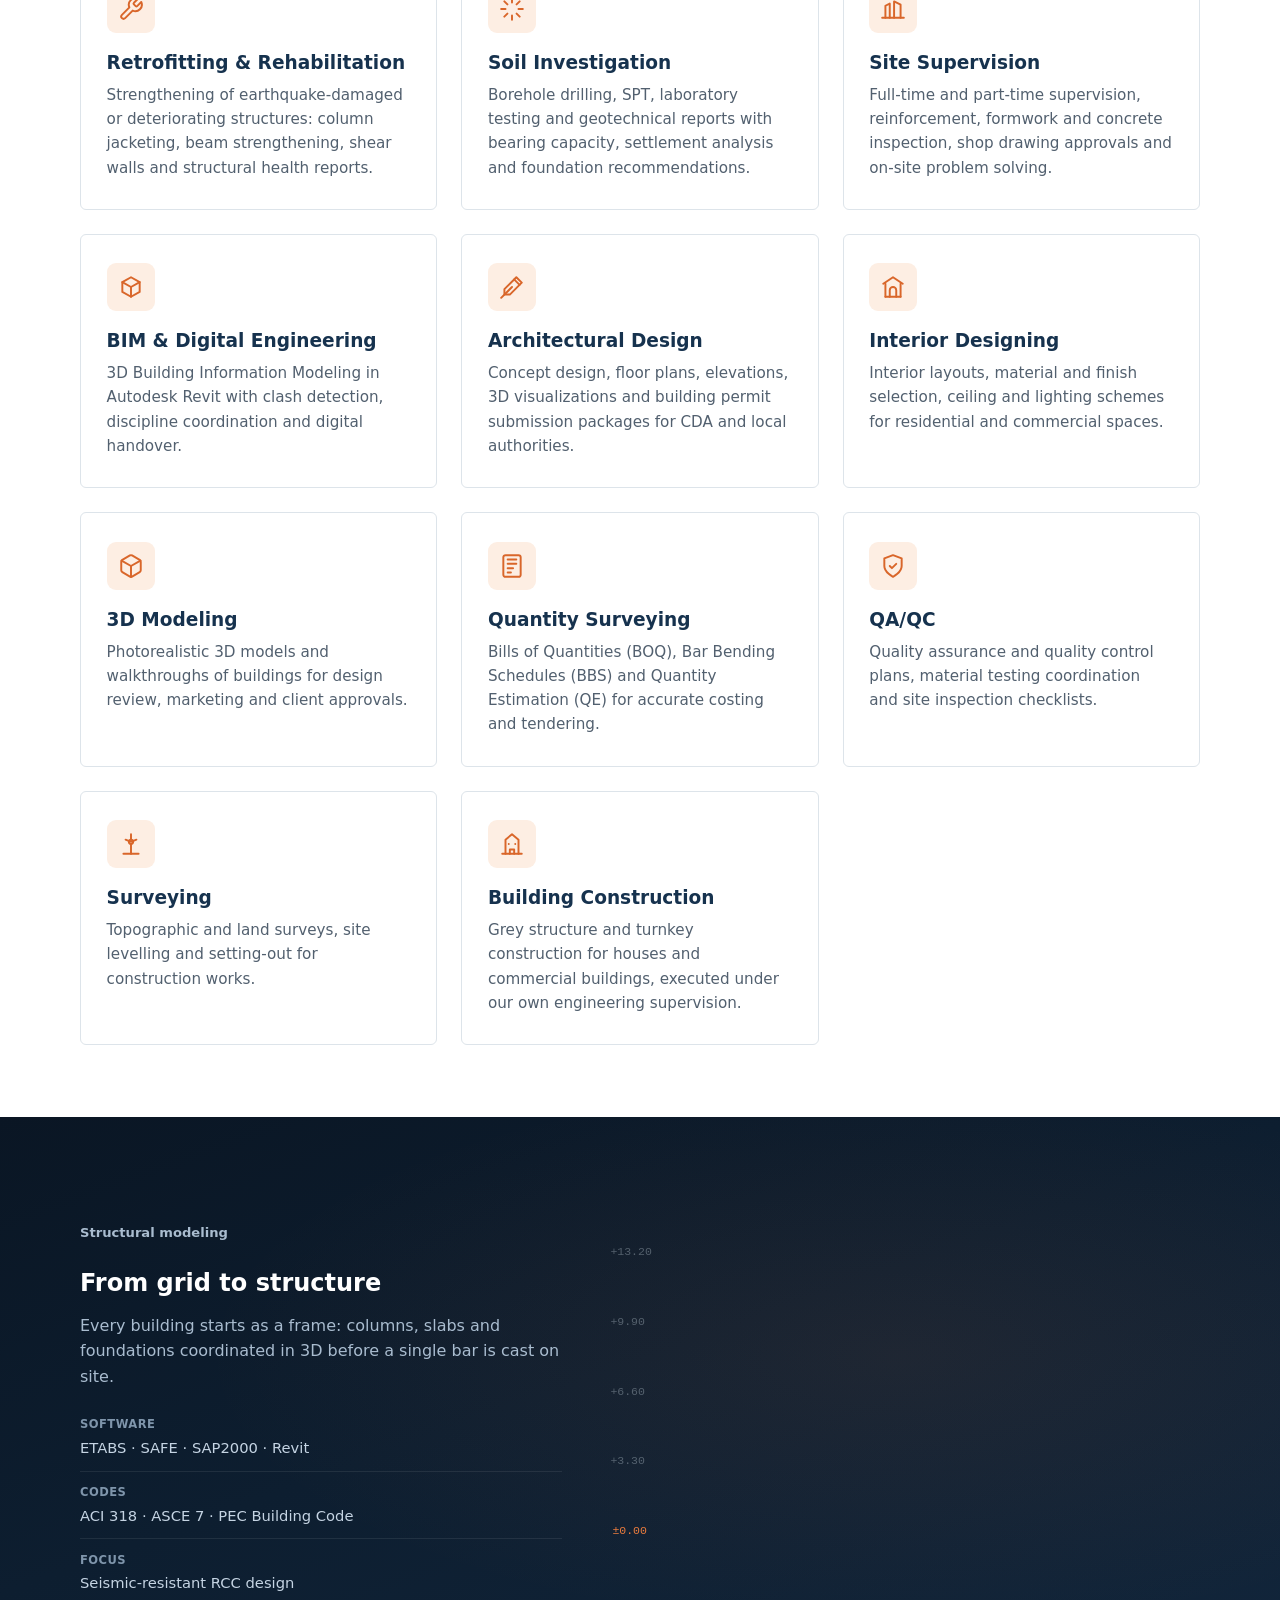
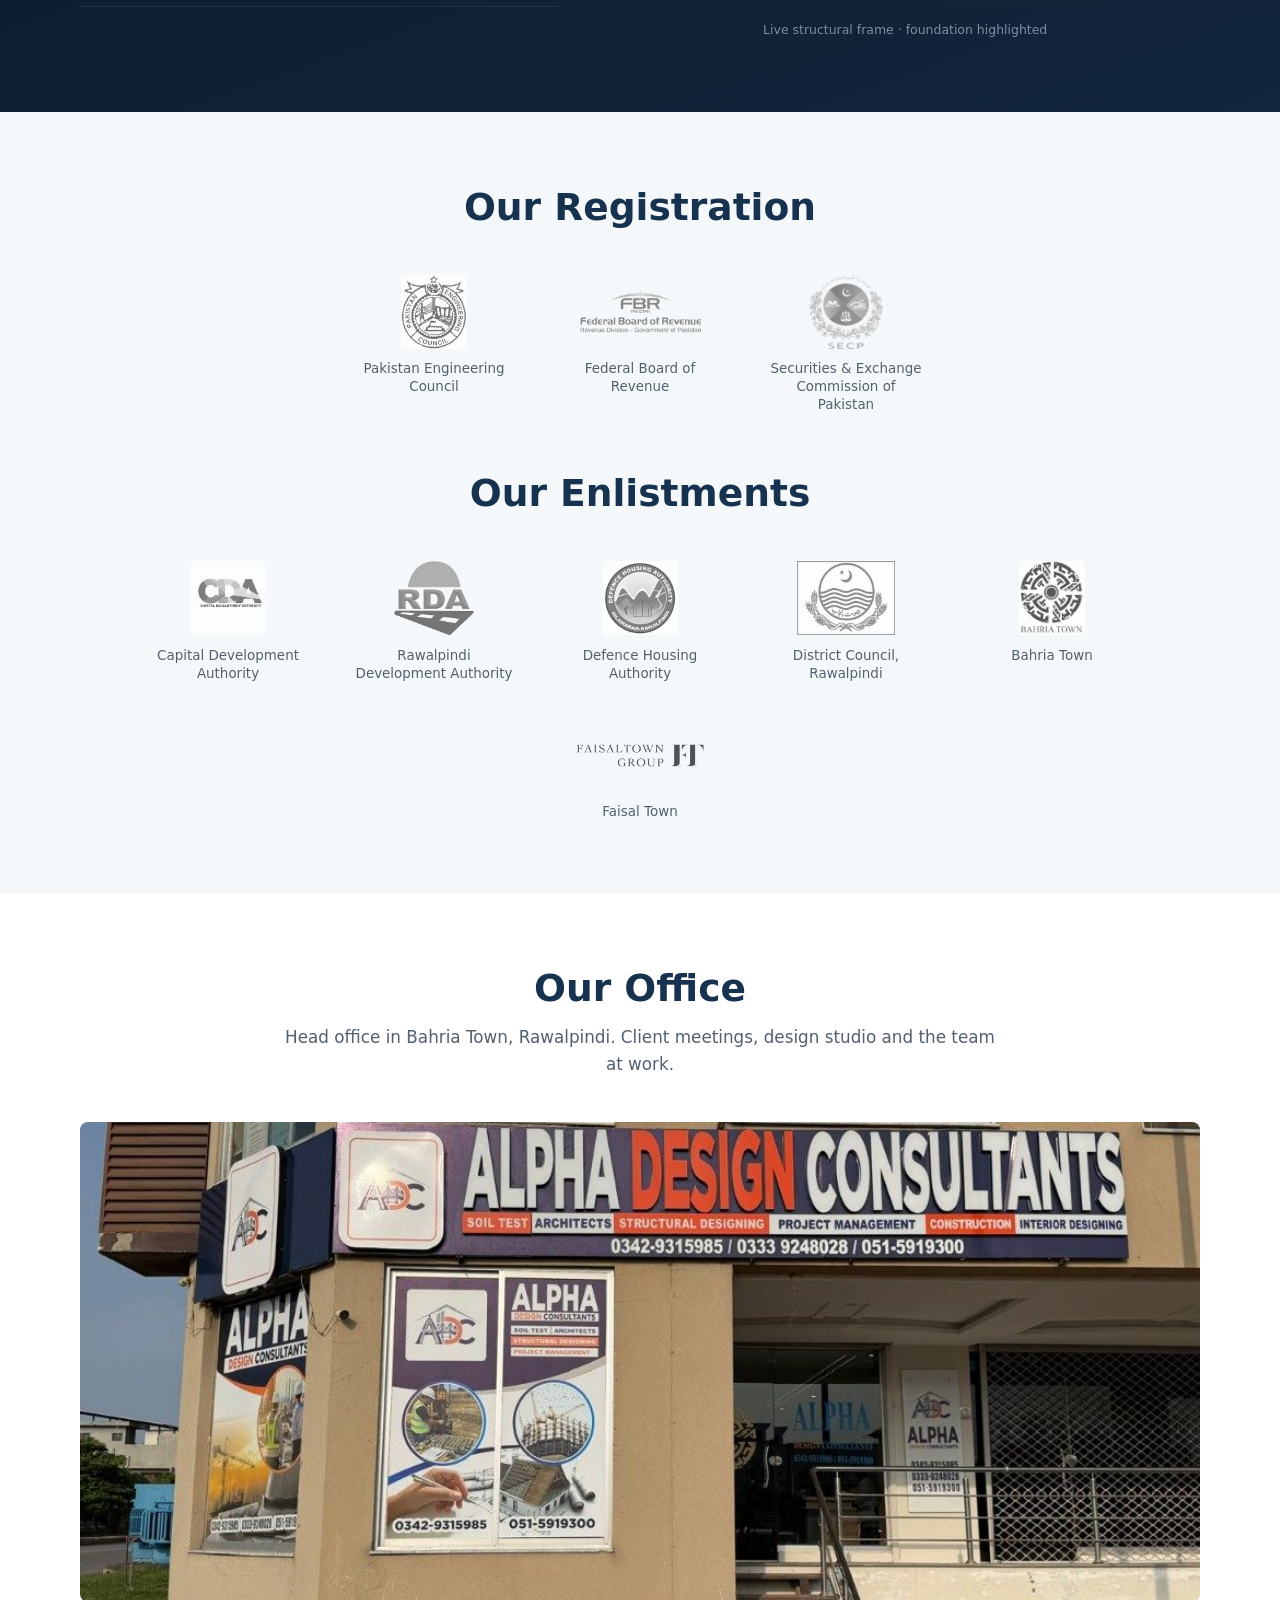
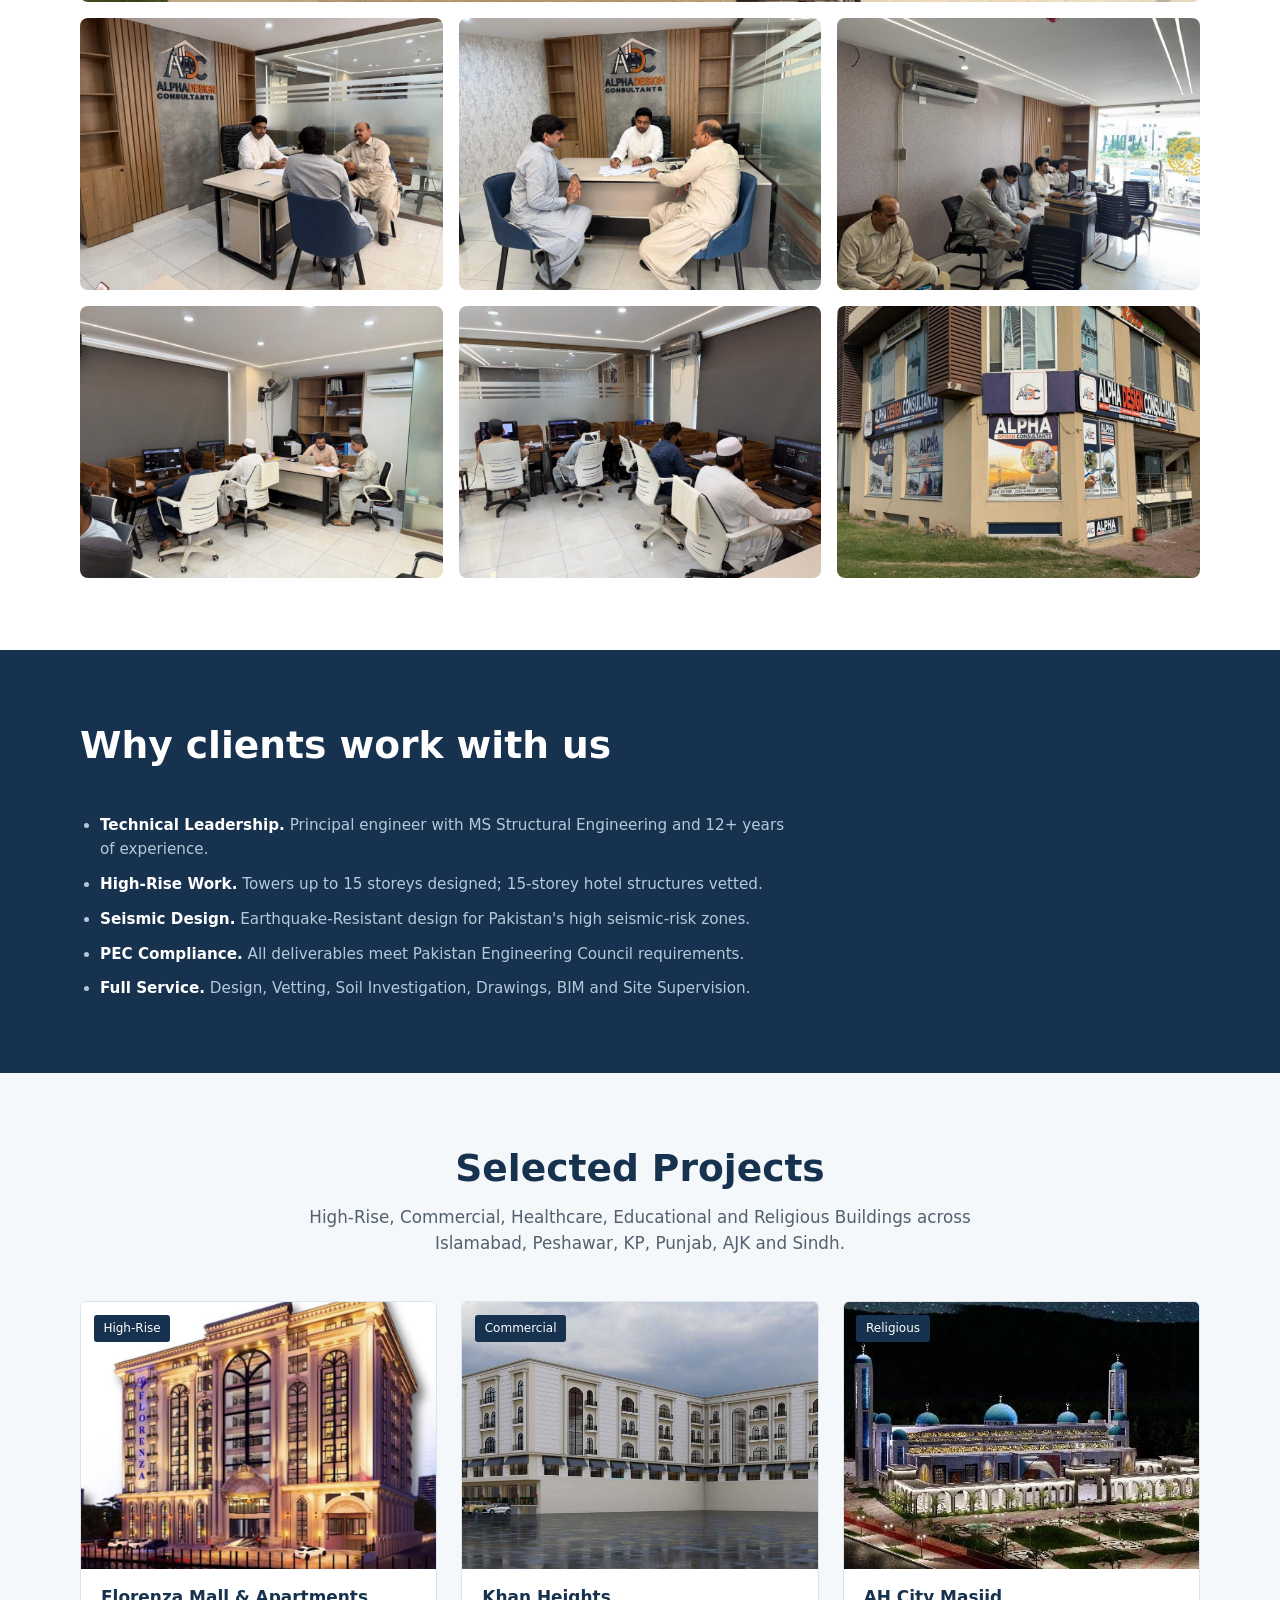
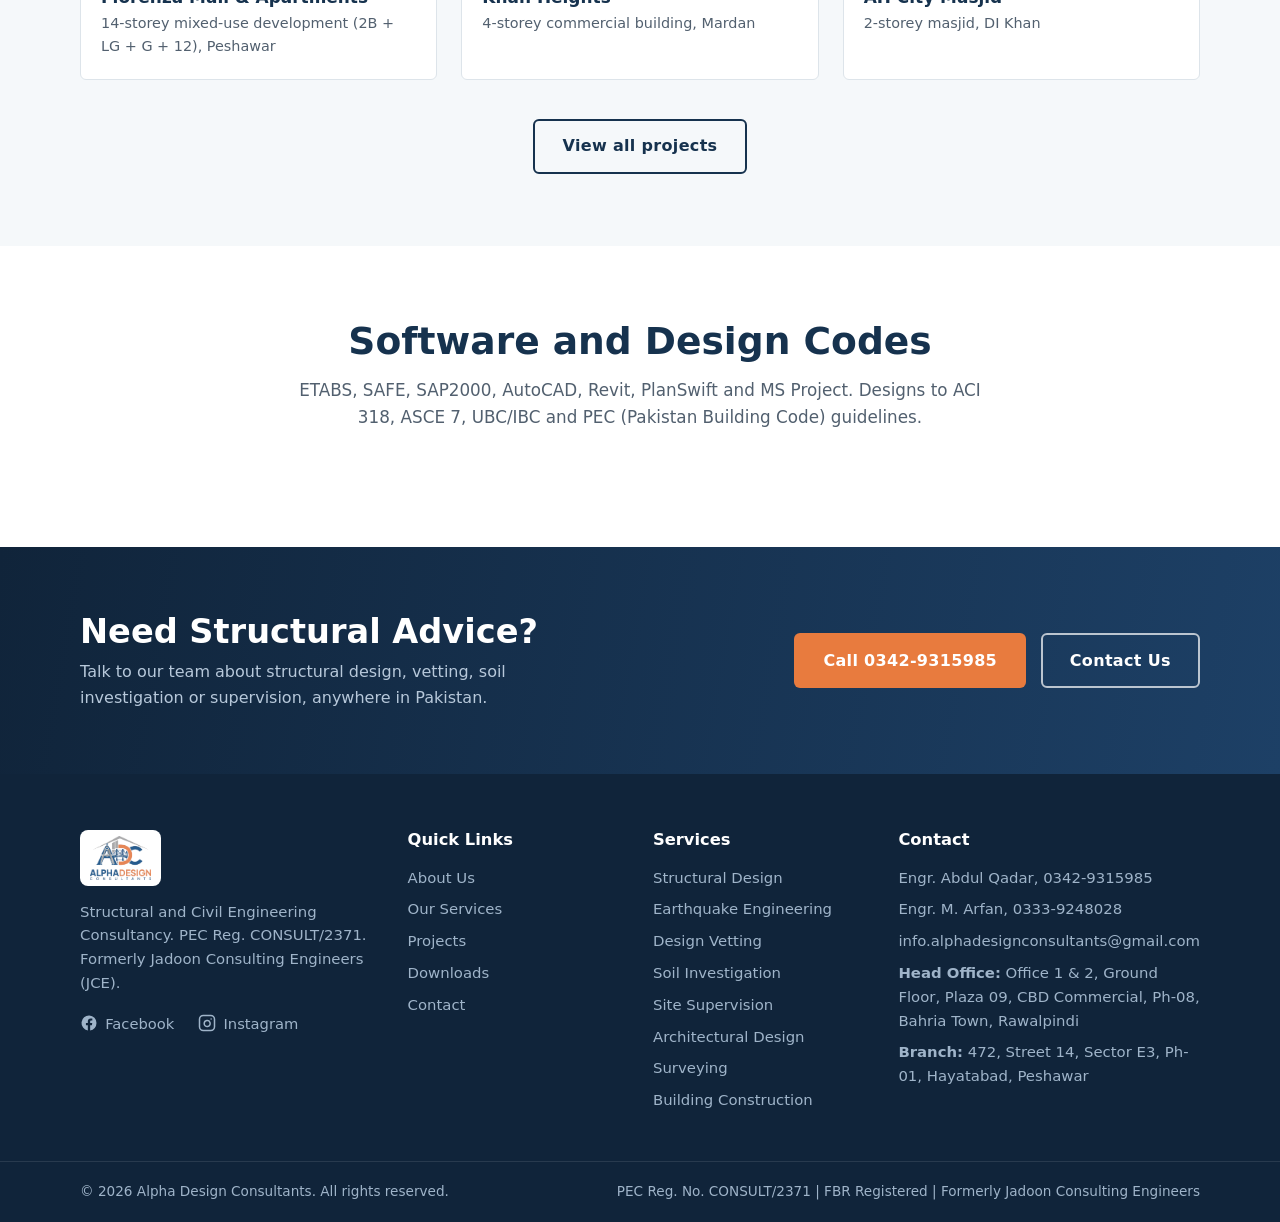
==== commit 377c977c: "Update homepage projects delivered count to 1100+ Co-authored-by: Cursor <cursoragent@cursor.com>" ====
--- a/index.html
+++ b/index.html
@@ -124,7 +124,7 @@
             <div class="stat__label">Years of Engineering Experience</div>
           </div>
           <div class="stat">
-            <div class="stat__value">100+</div>
+            <div class="stat__value">1100+</div>
             <div class="stat__label">Projects Delivered Nationwide</div>
           </div>
           <div class="stat">
